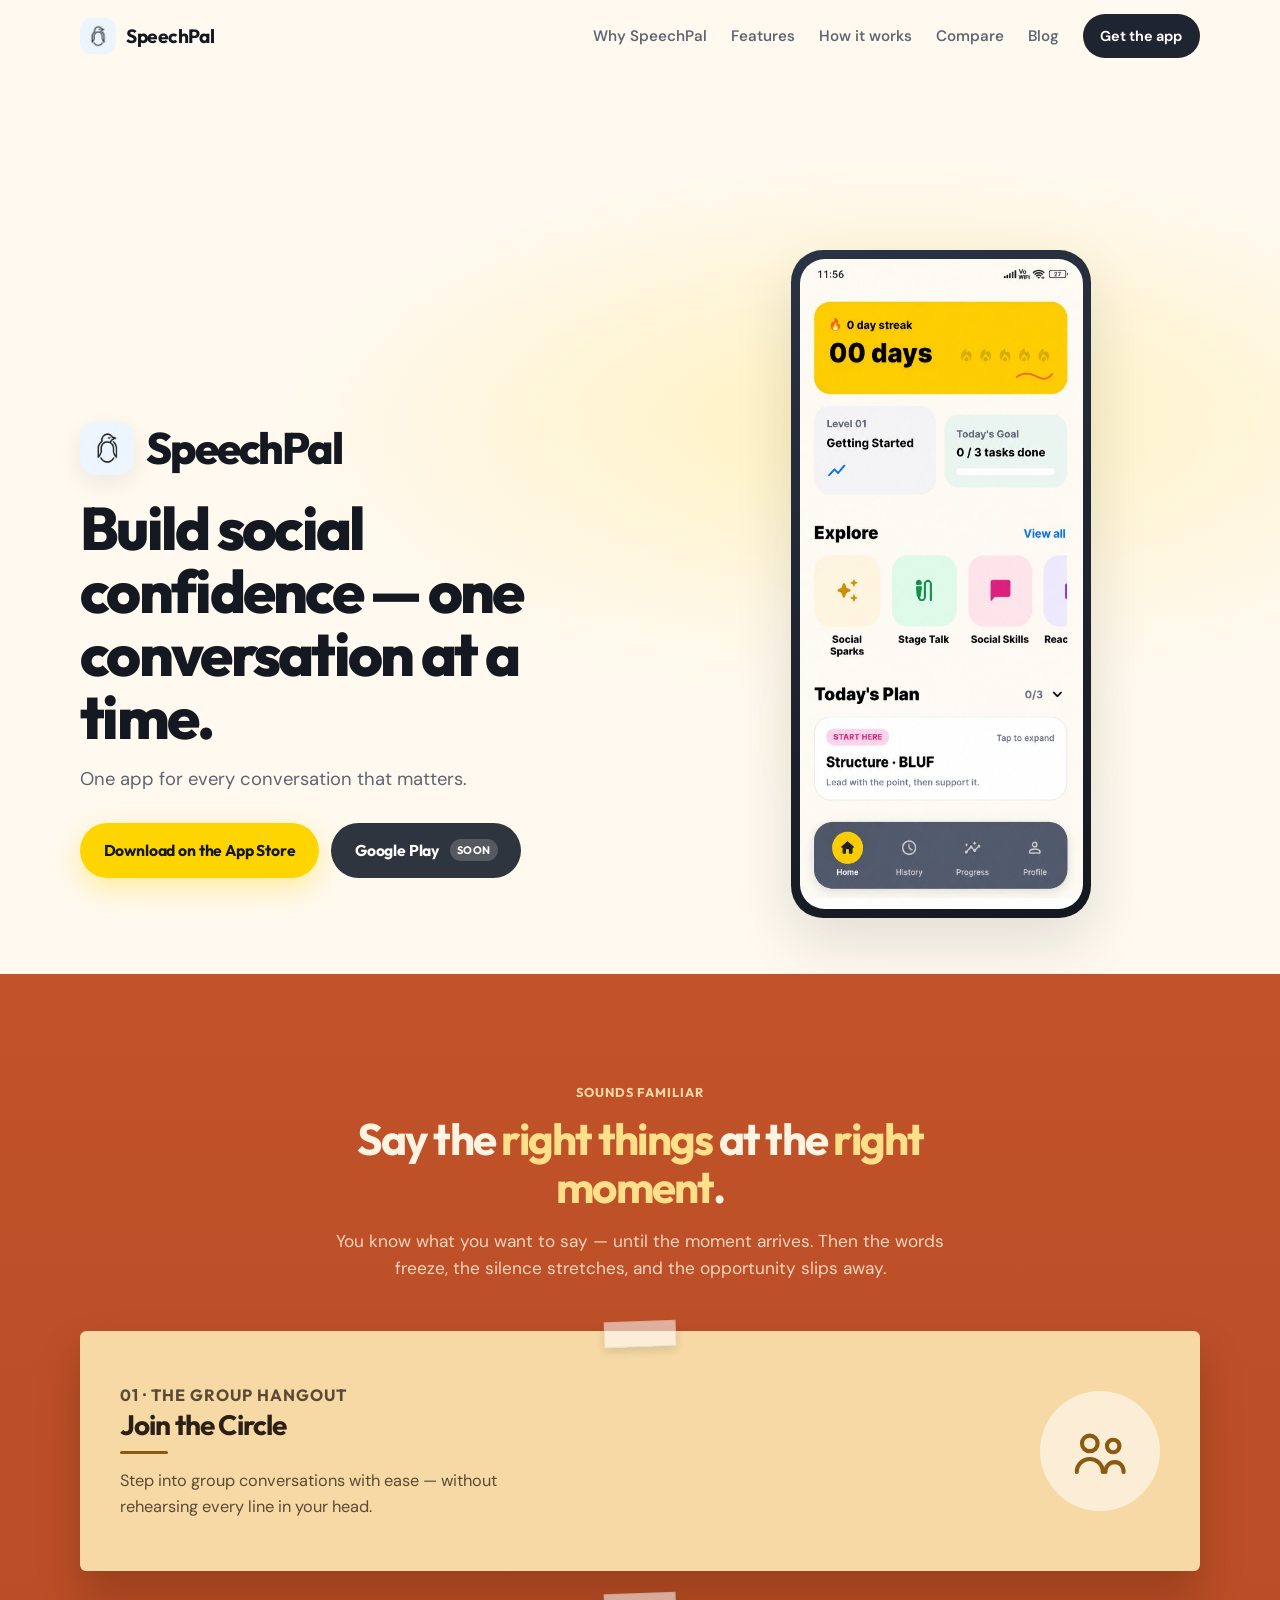
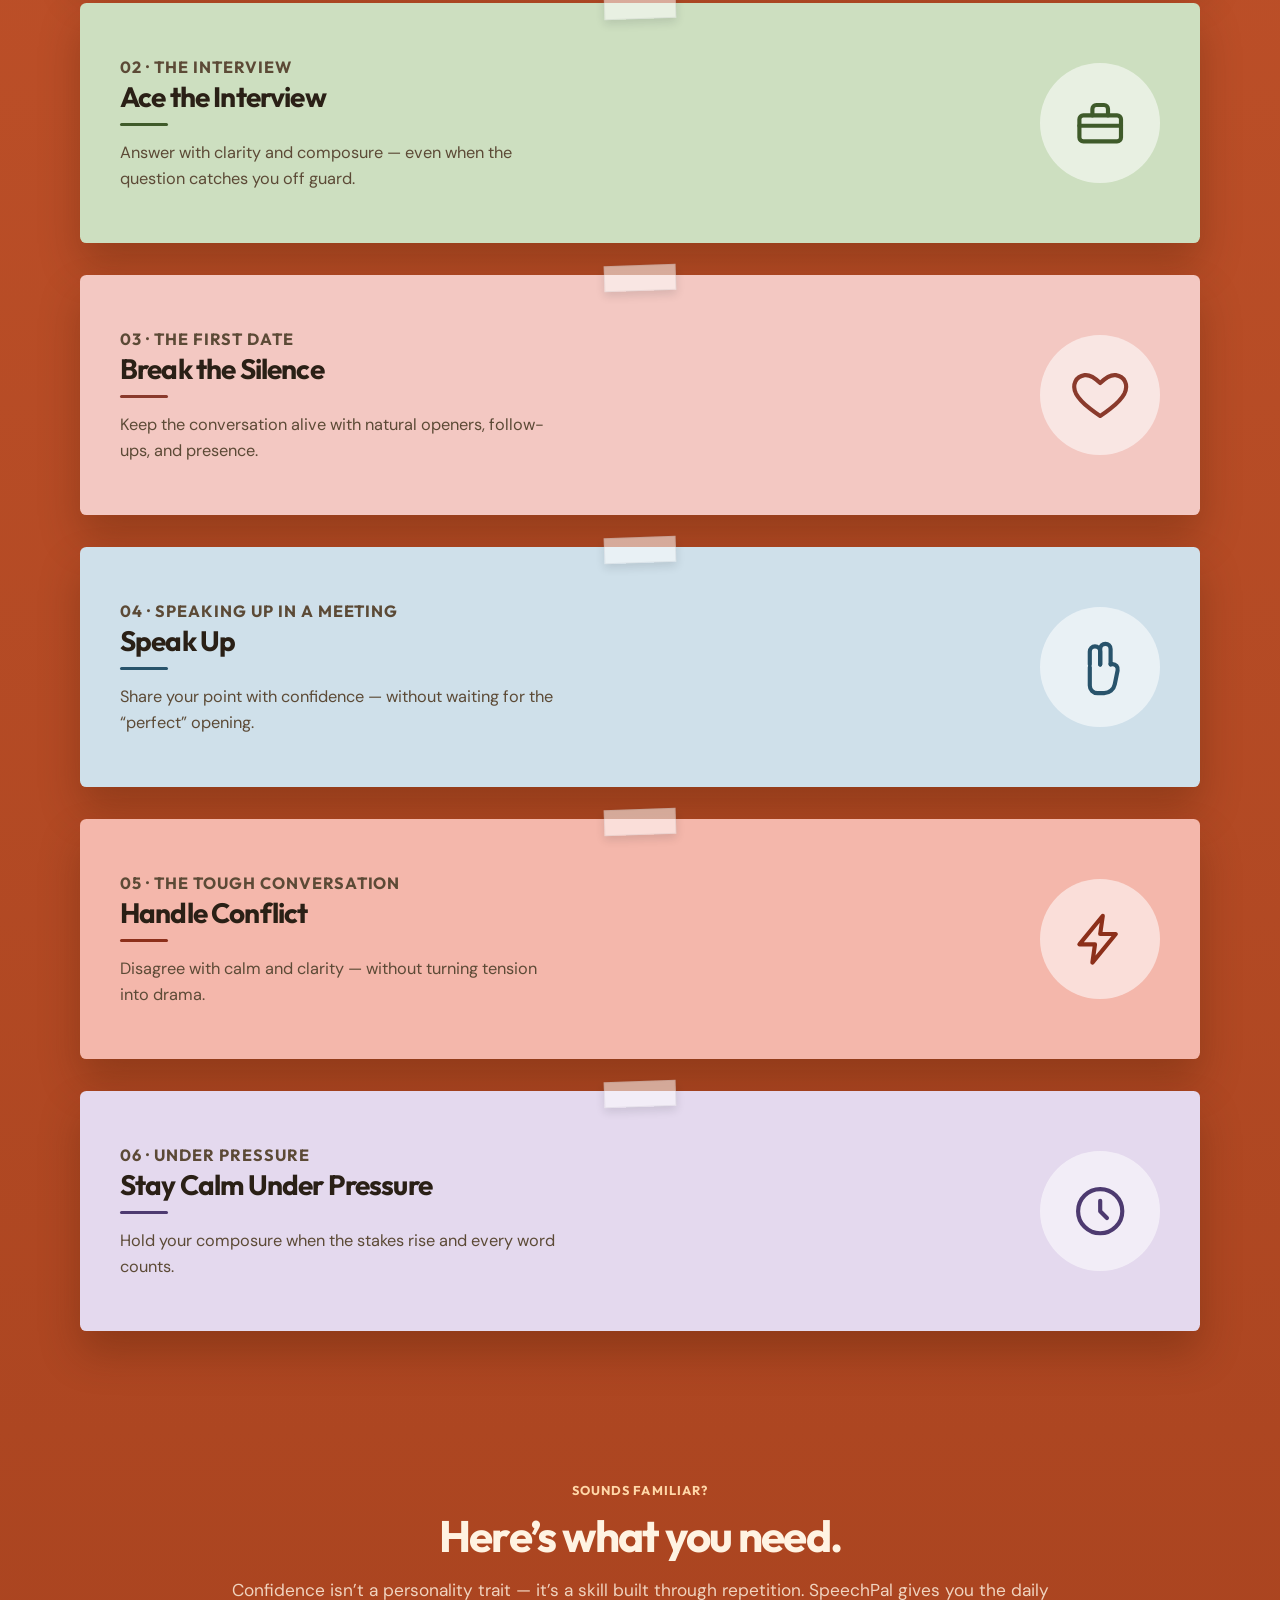
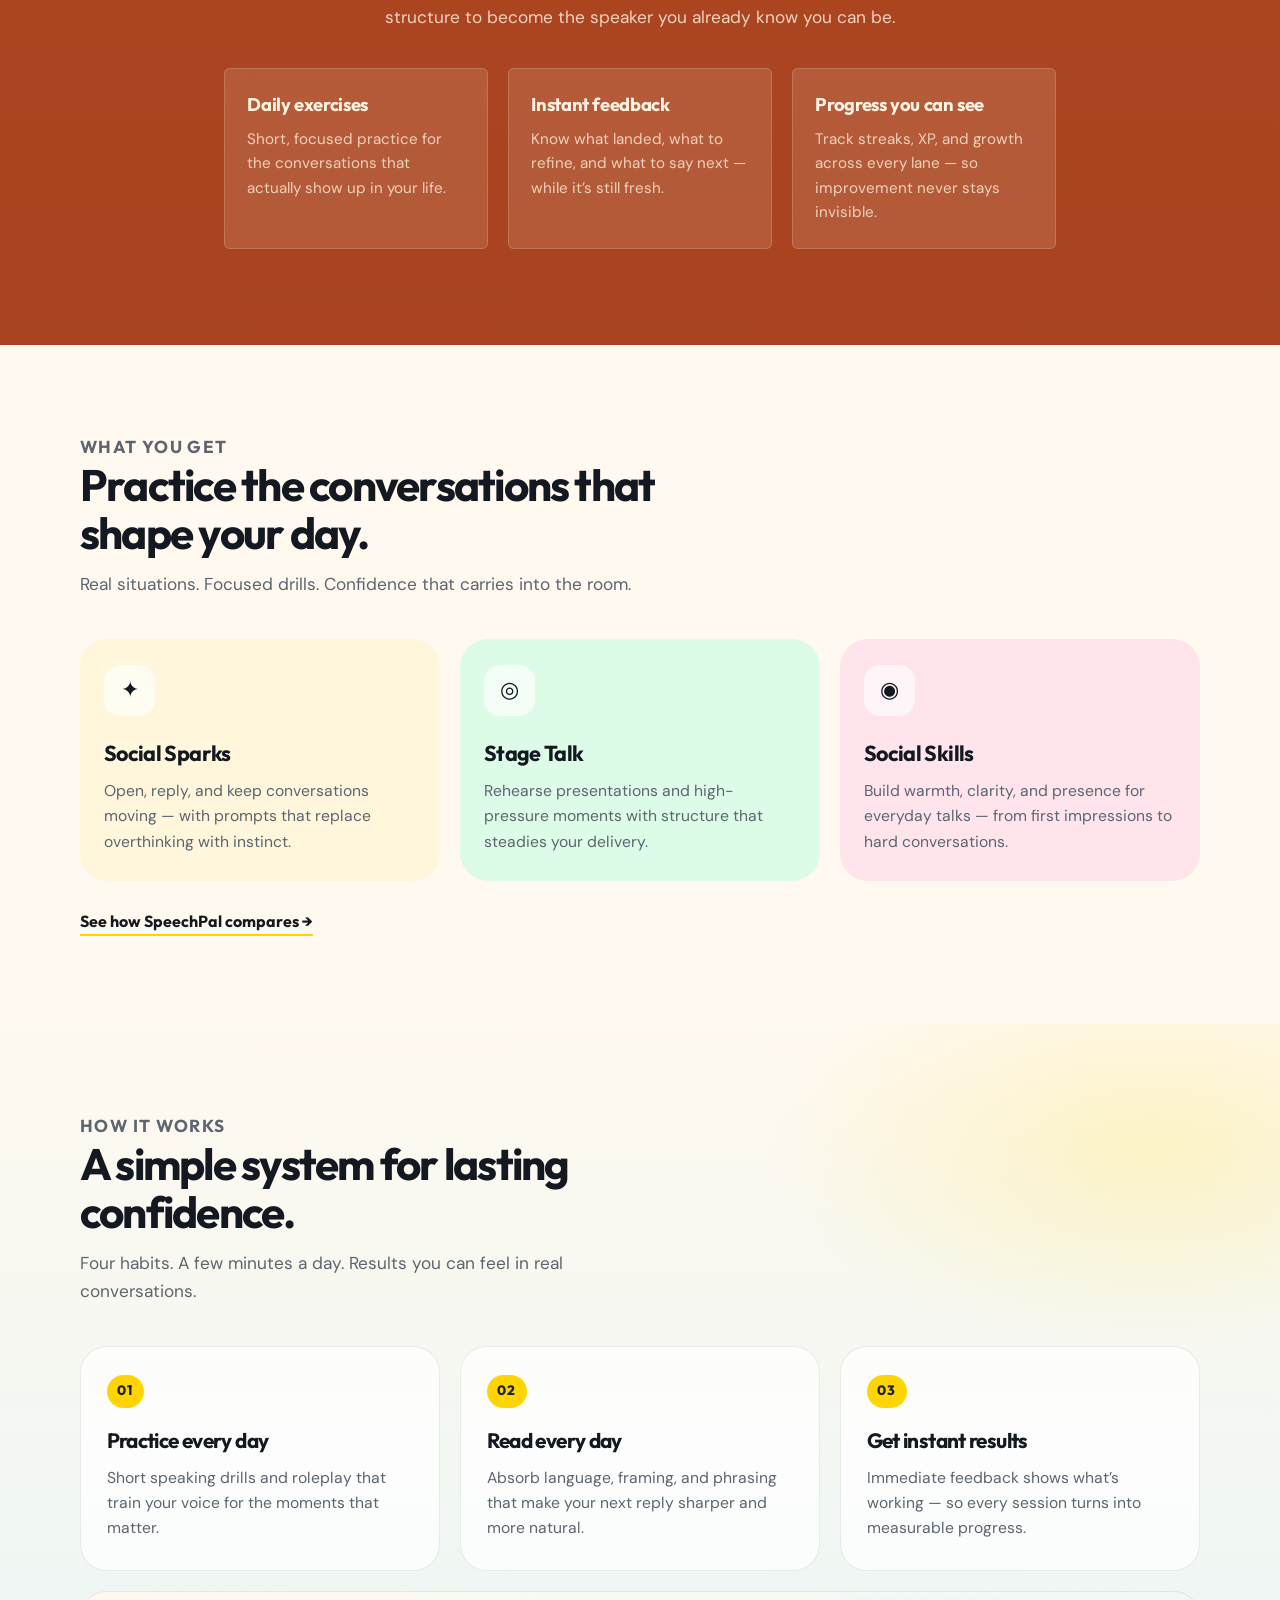
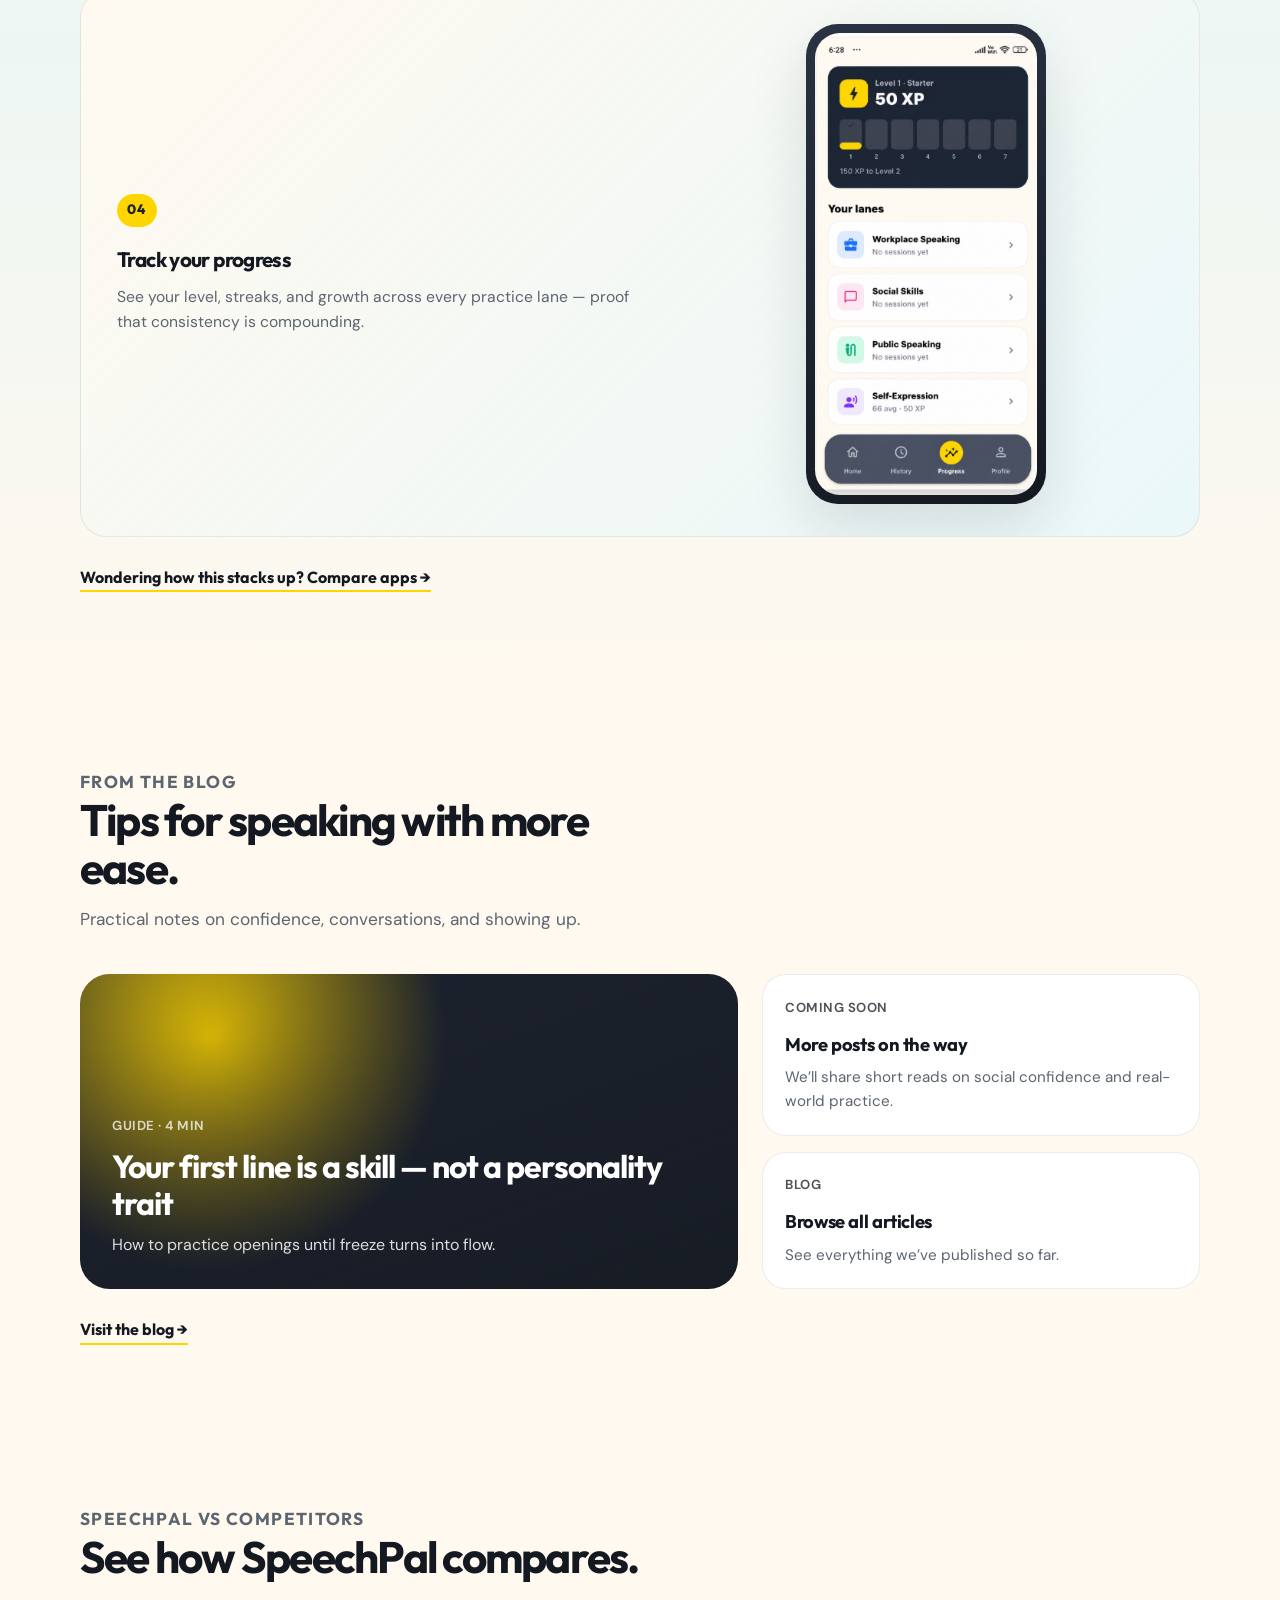
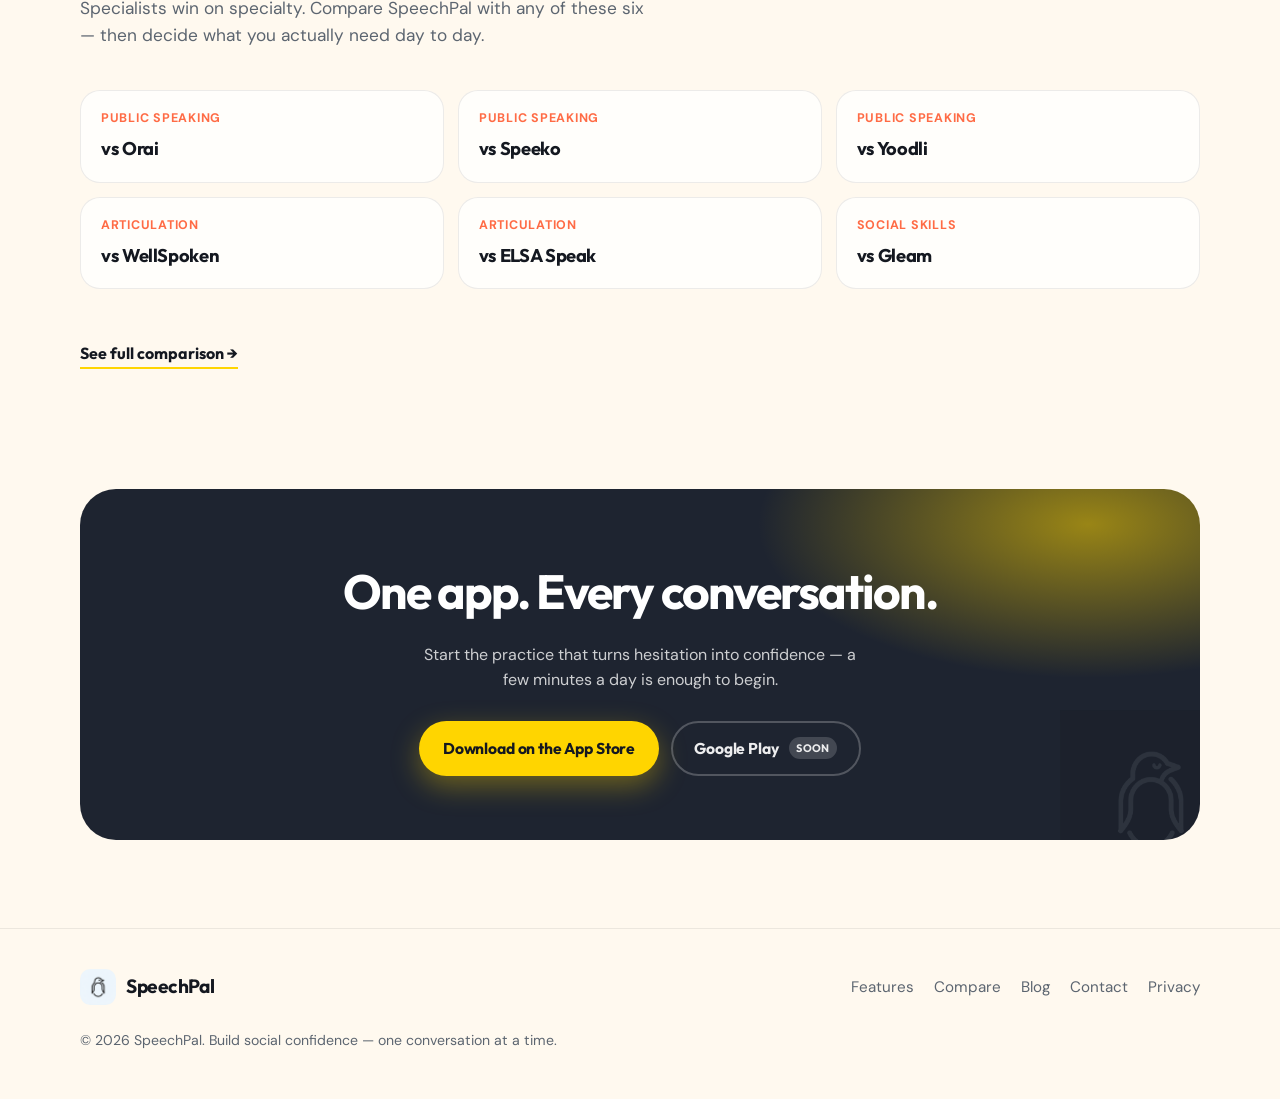
==== index.html @ 975ecd61 "Initial SpeechPal marketing website" ====
<!DOCTYPE html>
<html lang="en">
<head>
  <meta charset="UTF-8" />
  <meta name="viewport" content="width=device-width, initial-scale=1" />
  <title>SpeechPal — Build social confidence, one conversation at a time</title>
  <meta name="description" content="SpeechPal helps you build social confidence with short practice for real conversations — small talk, groups, interviews, and everyday moments. One app for every conversation." />
  <meta name="theme-color" content="#FFF9EF" />
  <link rel="canonical" href="https://speechpal.app/" />
  <meta property="og:type" content="website" />
  <meta property="og:title" content="SpeechPal — Build social confidence, one conversation at a time" />
  <meta property="og:description" content="One app for every conversation that matters. Practice speaking until it feels natural." />
  <meta property="og:image" content="https://speechpal.app/assets/home-screen.png" />
  <meta name="twitter:card" content="summary_large_image" />
  <link rel="icon" href="assets/logo.png" type="image/png" />
  <link rel="preconnect" href="https://fonts.googleapis.com" />
  <link rel="preconnect" href="https://fonts.gstatic.com" crossorigin />
  <link href="https://fonts.googleapis.com/css2?family=DM+Sans:ital,opsz,wght@0,9..40,400;0,9..40,500;0,9..40,600;0,9..40,700;1,9..40,400&family=Outfit:wght@600;700;800&display=swap" rel="stylesheet" />
  <link rel="stylesheet" href="css/styles.css" />
  <script type="application/ld+json">
  {
    "@context": "https://schema.org",
    "@type": "MobileApplication",
    "name": "SpeechPal",
    "operatingSystem": "iOS, Android",
    "applicationCategory": "EducationalApplication",
    "description": "Build social confidence — one conversation at a time. Practice real conversations with SpeechPal.",
    "offers": {
      "@type": "Offer",
      "price": "0",
      "priceCurrency": "USD"
    }
  }
  </script>
</head>
<body>
  <a class="skip-link" href="#main">Skip to content</a>

  <header class="site-header" id="site-header">
    <div class="container nav">
      <a class="brand" href="/">
        <img src="assets/logo.png" alt="" width="36" height="36" />
        <span>SpeechPal</span>
      </a>
      <button class="nav-toggle" id="nav-toggle" aria-label="Open menu" aria-expanded="false">
        <span></span><span></span><span></span>
      </button>
      <ul class="nav-links" id="nav-links">
        <li><a href="#problem">Why SpeechPal</a></li>
        <li><a href="#features">Features</a></li>
        <li><a href="#how">How it works</a></li>
        <li><a href="/competitors.html">Compare</a></li>
        <li><a href="/blog/">Blog</a></li>
        <li><a class="nav-cta" href="https://apps.apple.com/in/app/speechpal-articulation-coach/id6761626994" rel="noopener noreferrer" target="_blank">Get the app</a></li>
      </ul>
    </div>
  </header>

  <main id="main">
    <section class="hero">
      <div class="container hero-grid">
        <div class="hero-copy">
          <div class="hero-brand">
            <img src="assets/logo.png" alt="SpeechPal penguin logo" width="54" height="54" />
            <span>SpeechPal</span>
          </div>
          <h1>Build social confidence — one conversation at a time.</h1>
          <p class="hero-lead">One app for every conversation that matters.</p>
          <div class="cta-row">
            <a class="btn btn-primary" href="https://apps.apple.com/in/app/speechpal-articulation-coach/id6761626994" rel="noopener noreferrer" target="_blank">Download on the App Store</a>
            <span class="btn btn-secondary btn-soon" aria-disabled="true" title="Google Play coming soon">
              Google Play <span class="soon-chip">Soon</span>
            </span>
          </div>
        </div>
        <div class="hero-visual" aria-hidden="true">
          <div class="phone-glow"></div>
          <div class="phone-frame">
            <img src="assets/home-screen.png" alt="" width="300" height="650" />
          </div>
        </div>
      </div>
    </section>

    <section class="section problem" id="problem">
      <div class="container">
        <div class="reveal problem-intro">
          <p class="eyebrow">Sounds familiar</p>
          <h2>Say the <em>right things</em> at the <em>right moment</em>.</h2>
          <p class="prose-lead">You know what you want to say — until the moment arrives. Then the words freeze, the silence stretches, and the opportunity slips away.</p>
        </div>

        <div class="scenario-stack">
          <article class="scenario-card reveal" style="--i:0; --card-color:#f6d9a4; --icon-color:#8a5a12; --rot:-0.6deg;">
            <div class="scenario-copy">
              <p class="scenario-label">01 · The group hangout</p>
              <h3>Join the Circle</h3>
              <div class="underline" aria-hidden="true"></div>
              <p>Step into group conversations with ease — without rehearsing every line in your head.</p>
            </div>
            <div class="scenario-illustration" aria-hidden="true">
              <svg viewBox="0 0 24 24"><circle cx="8" cy="9" r="3"/><circle cx="17" cy="10" r="2.4"/><path d="M3 20c0-3 2.5-5 5-5s5 2 5 5"/><path d="M14 20c0-2.2 1.6-3.8 3.6-3.8s3.4 1.6 3.4 3.8"/></svg>
            </div>
          </article>

          <article class="scenario-card reveal" style="--i:1; --card-color:#cddfc0; --icon-color:#3f5b2a; --rot:0.5deg;">
            <div class="scenario-copy">
              <p class="scenario-label">02 · The interview</p>
              <h3>Ace the Interview</h3>
              <div class="underline" aria-hidden="true"></div>
              <p>Answer with clarity and composure — even when the question catches you off guard.</p>
            </div>
            <div class="scenario-illustration" aria-hidden="true">
              <svg viewBox="0 0 24 24"><rect x="4" y="9" width="16" height="10" rx="1.5"/><path d="M9 9V6.5A1.5 1.5 0 0 1 10.5 5h3A1.5 1.5 0 0 1 15 6.5V9"/><path d="M4 13h16"/></svg>
            </div>
          </article>

          <article class="scenario-card reveal" style="--i:2; --card-color:#f3c8c2; --icon-color:#8a3a2c; --rot:-0.4deg;">
            <div class="scenario-copy">
              <p class="scenario-label">03 · The first date</p>
              <h3>Break the Silence</h3>
              <div class="underline" aria-hidden="true"></div>
              <p>Keep the conversation alive with natural openers, follow-ups, and presence.</p>
            </div>
            <div class="scenario-illustration" aria-hidden="true">
              <svg viewBox="0 0 24 24"><path d="M12 20s-7-4.35-9.3-8.6C1 8 2.6 4.8 6 4.3c2-.3 3.6.7 6 3 2.4-2.3 4-3.3 6-3 3.4.5 5 3.7 3.3 7.1C19 15.65 12 20 12 20Z"/></svg>
            </div>
          </article>

          <article class="scenario-card reveal" style="--i:3; --card-color:#cfe0ea; --icon-color:#28536b; --rot:0.55deg;">
            <div class="scenario-copy">
              <p class="scenario-label">04 · Speaking up in a meeting</p>
              <h3>Speak Up</h3>
              <div class="underline" aria-hidden="true"></div>
              <p>Share your point with confidence — without waiting for the “perfect” opening.</p>
            </div>
            <div class="scenario-illustration" aria-hidden="true">
              <svg viewBox="0 0 24 24"><path d="M8 11V6a2 2 0 1 1 4 0v5"/><path d="M12 11V5a2 2 0 1 1 4 0v6"/><path d="M8 12v7c0 1.7 1.3 3 3 3h2.5c2 0 3.7-1.4 4.1-3.4l1.1-5.4a2 2 0 0 0-2-2.4H16"/></svg>
            </div>
          </article>

          <article class="scenario-card reveal" style="--i:4; --card-color:#f4b7ab; --icon-color:#8c2f1a; --rot:-0.5deg;">
            <div class="scenario-copy">
              <p class="scenario-label">05 · The tough conversation</p>
              <h3>Handle Conflict</h3>
              <div class="underline" aria-hidden="true"></div>
              <p>Disagree with calm and clarity — without turning tension into drama.</p>
            </div>
            <div class="scenario-illustration" aria-hidden="true">
              <svg viewBox="0 0 24 24"><path d="M13 3 4 14h6l-1 7 9-11h-6l1-7Z"/></svg>
            </div>
          </article>

          <article class="scenario-card reveal" style="--i:5; --card-color:#e4d9ee; --icon-color:#4d3a70; --rot:0.35deg;">
            <div class="scenario-copy">
              <p class="scenario-label">06 · Under pressure</p>
              <h3>Stay Calm Under Pressure</h3>
              <div class="underline" aria-hidden="true"></div>
              <p>Hold your composure when the stakes rise and every word counts.</p>
            </div>
            <div class="scenario-illustration" aria-hidden="true">
              <svg viewBox="0 0 24 24"><circle cx="12" cy="12" r="8.5"/><path d="M12 8v4l2.6 2.6"/></svg>
            </div>
          </article>
        </div>

        <div class="reveal problem-bridge">
          <p class="eyebrow">Sounds familiar?</p>
          <h2>Here’s what you need.</h2>
          <p class="prose-lead">Confidence isn’t a personality trait — it’s a skill built through repetition. SpeechPal gives you the daily structure to become the speaker you already know you can be.</p>
          <div class="need-row">
            <article class="need-item">
              <h3>Daily exercises</h3>
              <p>Short, focused practice for the conversations that actually show up in your life.</p>
            </article>
            <article class="need-item">
              <h3>Instant feedback</h3>
              <p>Know what landed, what to refine, and what to say next — while it’s still fresh.</p>
            </article>
            <article class="need-item">
              <h3>Progress you can see</h3>
              <p>Track streaks, XP, and growth across every lane — so improvement never stays invisible.</p>
            </article>
          </div>
        </div>
      </div>
    </section>

    <section class="section" id="features">
      <div class="container">
        <div class="section-head reveal">
          <p class="eyebrow">What you get</p>
          <h2>Practice the conversations that shape your day.</h2>
          <p>Real situations. Focused drills. Confidence that carries into the room.</p>
        </div>
        <div class="features-row">
          <article class="feature reveal">
            <div class="feature-icon" aria-hidden="true">✦</div>
            <h3>Social Sparks</h3>
            <p>Open, reply, and keep conversations moving — with prompts that replace overthinking with instinct.</p>
          </article>
          <article class="feature reveal">
            <div class="feature-icon" aria-hidden="true">◎</div>
            <h3>Stage Talk</h3>
            <p>Rehearse presentations and high-pressure moments with structure that steadies your delivery.</p>
          </article>
          <article class="feature reveal">
            <div class="feature-icon" aria-hidden="true">◉</div>
            <h3>Social Skills</h3>
            <p>Build warmth, clarity, and presence for everyday talks — from first impressions to hard conversations.</p>
          </article>
        </div>
        <a class="section-link" href="/competitors.html">See how SpeechPal compares →</a>
      </div>
    </section>

    <section class="section how" id="how">
      <div class="container">
        <div class="section-head reveal">
          <p class="eyebrow">How it works</p>
          <h2>A simple system for lasting confidence.</h2>
          <p>Four habits. A few minutes a day. Results you can feel in real conversations.</p>
        </div>

        <div class="how-grid">
          <article class="how-card reveal">
            <span class="how-num" aria-hidden="true">01</span>
            <h3>Practice every day</h3>
            <p>Short speaking drills and roleplay that train your voice for the moments that matter.</p>
          </article>
          <article class="how-card reveal">
            <span class="how-num" aria-hidden="true">02</span>
            <h3>Read every day</h3>
            <p>Absorb language, framing, and phrasing that make your next reply sharper and more natural.</p>
          </article>
          <article class="how-card reveal">
            <span class="how-num" aria-hidden="true">03</span>
            <h3>Get instant results</h3>
            <p>Immediate feedback shows what’s working — so every session turns into measurable progress.</p>
          </article>
        </div>

        <article class="how-progress reveal">
          <div class="how-progress-copy">
            <span class="how-num" aria-hidden="true">04</span>
            <h3>Track your progress</h3>
            <p>See your level, streaks, and growth across every practice lane — proof that consistency is compounding.</p>
          </div>
          <div class="how-progress-visual">
            <div class="phone-frame how-phone">
              <img src="assets/progress-screen.png" alt="SpeechPal progress screen showing XP, streaks, and practice lanes" width="300" height="650" />
            </div>
          </div>
        </article>
        <a class="section-link" href="/competitors.html">Wondering how this stacks up? Compare apps →</a>
      </div>
    </section>

    <section class="section" id="blog">
      <div class="container">
        <div class="section-head reveal">
          <p class="eyebrow">From the blog</p>
          <h2>Tips for speaking with more ease.</h2>
          <p>Practical notes on confidence, conversations, and showing up.</p>
        </div>
        <div class="blog-teaser-grid reveal">
          <a class="blog-feature" href="/blog/first-line-confidence.html">
            <div class="meta">Guide · 4 min</div>
            <h3>Your first line is a skill — not a personality trait</h3>
            <p>How to practice openings until freeze turns into flow.</p>
          </a>
          <div class="blog-side">
            <a class="blog-mini" href="/blog/">
              <div class="meta">Coming soon</div>
              <h3>More posts on the way</h3>
              <p>We’ll share short reads on social confidence and real-world practice.</p>
            </a>
            <a class="blog-mini" href="/blog/">
              <div class="meta">Blog</div>
              <h3>Browse all articles</h3>
              <p>See everything we’ve published so far.</p>
            </a>
          </div>
        </div>
        <a class="section-link" href="/blog/">Visit the blog →</a>
      </div>
    </section>

    <section class="section compare-teaser" id="compare">
      <div class="container">
        <div class="section-head reveal">
          <p class="eyebrow">SpeechPal vs competitors</p>
          <h2>See how SpeechPal compares.</h2>
          <p>Specialists win on specialty. Compare SpeechPal with any of these six — then decide what you actually need day to day.</p>
        </div>
        <div class="rival-picker-grid reveal">
          <a class="rival-pick" href="/competitors.html#vs-orai">
            <span class="rival-pick-lane">Public speaking</span>
            <strong>vs Orai</strong>
          </a>
          <a class="rival-pick" href="/competitors.html#vs-speeko">
            <span class="rival-pick-lane">Public speaking</span>
            <strong>vs Speeko</strong>
          </a>
          <a class="rival-pick" href="/competitors.html#vs-yoodli">
            <span class="rival-pick-lane">Public speaking</span>
            <strong>vs Yoodli</strong>
          </a>
          <a class="rival-pick" href="/competitors.html#vs-wellspoken">
            <span class="rival-pick-lane">Articulation</span>
            <strong>vs WellSpoken</strong>
          </a>
          <a class="rival-pick" href="/competitors.html#vs-elsa">
            <span class="rival-pick-lane">Articulation</span>
            <strong>vs ELSA Speak</strong>
          </a>
          <a class="rival-pick" href="/competitors.html#vs-gleam">
            <span class="rival-pick-lane">Social skills</span>
            <strong>vs Gleam</strong>
          </a>
        </div>
        <a class="section-link" href="/competitors.html">See full comparison →</a>
      </div>
    </section>

    <section class="final-cta" id="download">
      <div class="container">
        <div class="final-panel reveal">
          <h2>One app. Every conversation.</h2>
          <p>Start the practice that turns hesitation into confidence — a few minutes a day is enough to begin.</p>
          <div class="cta-row">
            <a class="btn btn-primary" href="https://apps.apple.com/in/app/speechpal-articulation-coach/id6761626994" rel="noopener noreferrer" target="_blank">
              Download on the App Store
            </a>
            <span class="btn btn-ghost btn-soon" aria-disabled="true">
              Google Play <span class="soon-chip">Soon</span>
            </span>
          </div>
        </div>
      </div>
    </section>
  </main>

  <footer class="site-footer">
    <div class="container">
      <div class="footer-grid">
        <a class="brand" href="/">
          <img src="assets/logo.png" alt="" width="36" height="36" />
          <span>SpeechPal</span>
        </a>
        <ul class="footer-links">
          <li><a href="#features">Features</a></li>
          <li><a href="/competitors.html">Compare</a></li>
          <li><a href="/blog/">Blog</a></li>
          <li><a href="mailto:hello@speechpal.app">Contact</a></li>
          <li><a href="/privacy.html">Privacy</a></li>
        </ul>
      </div>
      <p class="footer-copy">© <span id="year"></span> SpeechPal. Build social confidence — one conversation at a time.</p>
    </div>
  </footer>

  <script src="js/main.js"></script>
</body>
</html>
---- css/styles.css ----
:root {
  --bg: #fff9ef;
  --bg-deep: #fff3d6;
  --ink: #141820;
  --muted: #5c6570;
  --navy: #1e2430;
  --yellow: #ffd500;
  --yellow-deep: #f0c400;
  --coral: #ff6b45;
  --soft-blue: #dff4f7;
  --soft-pink: #ffe4ec;
  --soft-mint: #dcfce7;
  --soft-lilac: #ede9fe;
  --white: #ffffff;
  --line: rgba(20, 24, 32, 0.08);
  --shadow: 0 24px 60px rgba(20, 24, 32, 0.12);
  --radius: 1.5rem;
  --max: 1120px;
  --font-display: "Outfit", sans-serif;
  --font-body: "DM Sans", sans-serif;
}

*,
*::before,
*::after {
  box-sizing: border-box;
}

html {
  scroll-behavior: smooth;
}

body {
  margin: 0;
  font-family: var(--font-body);
  color: var(--ink);
  background:
    radial-gradient(1200px 600px at 80% -10%, rgba(255, 213, 0, 0.28), transparent 55%),
    radial-gradient(900px 500px at -10% 20%, rgba(223, 244, 247, 0.9), transparent 50%),
    var(--bg);
  line-height: 1.6;
  -webkit-font-smoothing: antialiased;
}

img {
  max-width: 100%;
  display: block;
}

a {
  color: inherit;
  text-decoration: none;
}

.skip-link {
  position: absolute;
  left: -999px;
  top: 0;
  background: var(--navy);
  color: var(--white);
  padding: 0.75rem 1rem;
  z-index: 100;
}

.skip-link:focus {
  left: 1rem;
  top: 1rem;
}

.container {
  width: min(100% - 2.5rem, var(--max));
  margin-inline: auto;
}

/* Nav */
.site-header {
  position: sticky;
  top: 0;
  z-index: 50;
  backdrop-filter: blur(14px);
  background: rgba(255, 249, 239, 0.82);
  border-bottom: 1px solid transparent;
  transition: border-color 0.3s ease, background 0.3s ease;
}

.site-header.is-scrolled {
  border-bottom-color: var(--line);
  background: rgba(255, 249, 239, 0.94);
}

.nav {
  display: flex;
  align-items: center;
  justify-content: space-between;
  padding: 0.9rem 0;
  gap: 1rem;
}

.brand {
  display: inline-flex;
  align-items: center;
  gap: 0.65rem;
  font-family: var(--font-display);
  font-weight: 700;
  font-size: 1.2rem;
  letter-spacing: -0.03em;
}

.brand img {
  width: 2.25rem;
  height: 2.25rem;
  border-radius: 0.65rem;
  background: var(--soft-blue);
  object-fit: cover;
}

.nav-links {
  display: flex;
  align-items: center;
  gap: 1.5rem;
  list-style: none;
  margin: 0;
  padding: 0;
  font-weight: 560;
  font-size: 0.95rem;
  color: var(--muted);
}

.nav-links a:hover {
  color: var(--ink);
}

.nav-cta {
  display: inline-flex;
  align-items: center;
  justify-content: center;
  padding: 0.65rem 1.1rem;
  border-radius: 999px;
  background: var(--navy);
  color: var(--white) !important;
  font-weight: 650;
  font-size: 0.9rem;
  transition: transform 0.2s ease, background 0.2s ease;
}

.nav-cta:hover {
  transform: translateY(-1px);
  background: #2a3344;
}

.nav-toggle {
  display: none;
  border: 0;
  background: transparent;
  padding: 0.4rem;
  cursor: pointer;
}

.nav-toggle span {
  display: block;
  width: 1.4rem;
  height: 2px;
  background: var(--ink);
  margin: 0.28rem 0;
  border-radius: 2px;
}

/* Buttons */
.btn {
  display: inline-flex;
  align-items: center;
  justify-content: center;
  gap: 0.5rem;
  min-height: 3.1rem;
  padding: 0.8rem 1.35rem;
  border-radius: 999px;
  font-family: var(--font-display);
  font-weight: 700;
  font-size: 0.98rem;
  letter-spacing: -0.01em;
  border: 2px solid transparent;
  transition: transform 0.2s ease, box-shadow 0.2s ease, background 0.2s ease;
  cursor: pointer;
}

.btn:hover {
  transform: translateY(-2px);
}

.btn-primary {
  background: var(--yellow);
  color: var(--ink);
  box-shadow: 0 10px 28px rgba(255, 213, 0, 0.35);
}

.btn-primary:hover {
  background: var(--yellow-deep);
}

.btn-secondary {
  background: var(--navy);
  color: var(--white);
}

.btn-ghost {
  background: transparent;
  border-color: rgba(20, 24, 32, 0.14);
  color: var(--ink);
}

.btn-soon {
  position: relative;
  opacity: 0.92;
  cursor: default;
}

.btn-soon:hover {
  transform: none;
}

.soon-chip {
  display: inline-flex;
  align-items: center;
  margin-left: 0.15rem;
  padding: 0.15rem 0.45rem;
  border-radius: 999px;
  background: rgba(255, 255, 255, 0.18);
  font-size: 0.68rem;
  font-weight: 700;
  letter-spacing: 0.04em;
  text-transform: uppercase;
}

.cta-row {
  display: flex;
  flex-wrap: wrap;
  gap: 0.75rem;
}

/* Hero */
.hero {
  position: relative;
  min-height: min(100vh, 920px);
  display: grid;
  align-items: end;
  overflow: hidden;
  padding: 2rem 0 0;
}

.hero::before {
  content: "";
  position: absolute;
  inset: 0;
  background:
    linear-gradient(180deg, transparent 35%, rgba(255, 249, 239, 0.2) 55%, var(--bg) 92%),
    radial-gradient(ellipse 80% 50% at 70% 40%, rgba(255, 213, 0, 0.22), transparent 60%);
  pointer-events: none;
  z-index: 1;
}

.hero-grid {
  position: relative;
  z-index: 2;
  display: grid;
  grid-template-columns: 1.05fr 0.95fr;
  gap: 2rem;
  align-items: end;
  padding-bottom: 3.5rem;
}

.hero-copy {
  padding-bottom: 2.5rem;
  max-width: 34rem;
}

.hero-brand {
  display: inline-flex;
  align-items: center;
  gap: 0.75rem;
  margin-bottom: 1.4rem;
  animation: rise 0.8s ease both;
}

.hero-brand img {
  width: 3.4rem;
  height: 3.4rem;
  border-radius: 1rem;
  background: var(--soft-blue);
  object-fit: cover;
  box-shadow: 0 8px 24px rgba(20, 24, 32, 0.08);
}

.hero-brand span {
  font-family: var(--font-display);
  font-size: clamp(2rem, 4vw, 2.75rem);
  font-weight: 800;
  letter-spacing: -0.05em;
  line-height: 1;
}

.hero h1 {
  margin: 0 0 1rem;
  font-family: var(--font-display);
  font-size: clamp(2.35rem, 5.2vw, 3.75rem);
  line-height: 1.05;
  letter-spacing: -0.045em;
  font-weight: 800;
  animation: rise 0.9s ease 0.08s both;
}

.hero-lead {
  margin: 0 0 1.75rem;
  font-size: 1.15rem;
  color: var(--muted);
  max-width: 28rem;
  animation: rise 0.9s ease 0.16s both;
}

.hero .cta-row {
  animation: rise 0.9s ease 0.24s both;
}

.hero-visual {
  position: relative;
  display: flex;
  justify-content: center;
  align-items: flex-end;
  min-height: 520px;
  animation: float-in 1s ease 0.2s both;
}

.phone-frame {
  width: min(100%, 300px);
  border-radius: 2rem;
  padding: 0.55rem;
  background: linear-gradient(160deg, #2a3344, #141820);
  box-shadow: var(--shadow);
  animation: float 6s ease-in-out infinite;
}

.phone-frame img {
  width: 100%;
  border-radius: 1.55rem;
  background: var(--bg);
}

.phone-glow {
  position: absolute;
  width: 70%;
  height: 40%;
  bottom: 8%;
  left: 15%;
  background: radial-gradient(circle, rgba(255, 213, 0, 0.45), transparent 70%);
  filter: blur(28px);
  z-index: -1;
}

/* Sections */
.section {
  padding: 5.5rem 0;
}

.section-head {
  max-width: 36rem;
  margin-bottom: 2.5rem;
}

.eyebrow {
  display: inline-block;
  margin-bottom: 0.75rem;
  font-family: var(--font-display);
  font-size: 0.8rem;
  font-weight: 700;
  letter-spacing: 0.08em;
  text-transform: uppercase;
  color: var(--coral);
}

.section h2 {
  margin: 0 0 0.85rem;
  font-family: var(--font-display);
  font-size: clamp(1.9rem, 3.5vw, 2.75rem);
  letter-spacing: -0.04em;
  line-height: 1.1;
}

.section-head p,
.prose-lead {
  margin: 0;
  color: var(--muted);
  font-size: 1.08rem;
}

/* Problem — taped paper-note scenario stack */
.problem {
  background: linear-gradient(180deg, #c1522a, #a8431f);
  padding-top: 6rem;
  padding-bottom: 6rem;
}

.problem-intro,
.problem-bridge {
  max-width: 40rem;
  margin: 0 auto 3rem;
  text-align: center;
}

.problem-intro .eyebrow,
.problem-bridge .eyebrow {
  color: #ffd7a8;
}

.problem-intro h2,
.problem-bridge h2 {
  color: #fff3e2;
}

.problem-intro h2 em,
.problem-bridge h2 em {
  font-style: normal;
  color: #ffe08a;
}

.problem-intro .prose-lead,
.problem-bridge .prose-lead {
  margin: 1rem auto 0;
  color: rgba(255, 243, 226, 0.82);
}

.scenario-stack {
  position: relative;
  padding-bottom: 1rem;
}

.scenario-card {
  position: sticky;
  top: calc(6rem + var(--i) * 14px);
  z-index: calc(var(--i) + 1);
  display: grid;
  grid-template-columns: 1.25fr auto;
  align-items: center;
  gap: 1.75rem 2.5rem;
  min-height: 240px;
  margin-bottom: 2rem;
  padding: 2.25rem 2.5rem;
  border-radius: 0.4rem;
  background: var(--card-color, #f0e6d6);
  box-shadow: 0 22px 40px rgba(60, 24, 4, 0.28);
  transform: rotate(var(--rot, 0deg));
}

.scenario-card::before {
  content: "";
  position: absolute;
  top: -0.6rem;
  left: 50%;
  width: 4.5rem;
  height: 1.6rem;
  background: rgba(255, 255, 255, 0.55);
  border: 1px solid rgba(20, 24, 32, 0.06);
  transform: translateX(-50%) rotate(-2deg);
  box-shadow: 0 4px 10px rgba(20, 24, 32, 0.12);
}

.scenario-copy {
  min-width: 0;
  text-align: left;
}

.scenario-illustration {
  position: relative;
  flex-shrink: 0;
  aspect-ratio: 1;
  display: grid;
  place-items: center;
  width: 7.5rem;
  border-radius: 50%;
  background: rgba(255, 255, 255, 0.55);
}

.scenario-illustration svg {
  width: 52%;
  height: 52%;
  stroke: var(--icon-color, #a8431f);
  fill: none;
  stroke-width: 1.6;
  stroke-linecap: round;
  stroke-linejoin: round;
}

.scenario-label {
  margin: 0 0 0.5rem;
  font-family: var(--font-display);
  font-size: 0.8rem;
  font-weight: 700;
  letter-spacing: 0.06em;
  text-transform: uppercase;
  color: var(--icon-color, #a8431f);
}

.scenario-copy h3 {
  margin: 0 0 0.6rem;
  font-family: var(--font-display);
  font-size: clamp(1.35rem, 2.6vw, 1.75rem);
  letter-spacing: -0.03em;
  line-height: 1.2;
  color: #2a2016;
}

.scenario-copy .underline {
  width: 3rem;
  height: 3px;
  border-radius: 2px;
  background: var(--icon-color, #a8431f);
  margin-bottom: 0.9rem;
}

.scenario-copy p {
  margin: 0;
  color: #5c4a36;
  font-size: 1.02rem;
  max-width: 28rem;
}

.problem-bridge {
  max-width: 52rem;
  margin: 4.5rem auto 0;
  padding-top: 1rem;
}

.need-row {
  display: grid;
  grid-template-columns: repeat(3, 1fr);
  gap: 1.25rem;
  margin-top: 2.25rem;
  text-align: left;
}

.need-item {
  padding: 1.35rem 1.4rem 1.5rem;
  border-radius: 0.35rem;
  background: rgba(255, 249, 239, 0.12);
  border: 1px solid rgba(255, 243, 226, 0.18);
}

.need-item h3 {
  margin: 0 0 0.45rem;
  font-family: var(--font-display);
  font-size: 1.15rem;
  letter-spacing: -0.02em;
  color: #fff3e2;
}

.need-item p {
  margin: 0;
  color: rgba(255, 243, 226, 0.78);
  font-size: 0.95rem;
}

/* Features — interaction tiles, not decorative cards */
.features-row {
  display: grid;
  grid-template-columns: repeat(3, 1fr);
  gap: 1.25rem;
}

.feature {
  display: block;
  padding: 1.6rem 1.5rem 1.7rem;
  border-radius: calc(var(--radius) + 0.25rem);
  min-height: 100%;
  transition: transform 0.25s ease, box-shadow 0.25s ease;
}

.feature:hover {
  transform: translateY(-4px);
  box-shadow: 0 16px 40px rgba(20, 24, 32, 0.08);
}

.feature:nth-child(1) { background: #fff6db; }
.feature:nth-child(2) { background: #dcfce7; }
.feature:nth-child(3) { background: #ffe4ec; }

.feature-icon {
  width: 3.2rem;
  height: 3.2rem;
  display: grid;
  place-items: center;
  border-radius: 1rem;
  margin-bottom: 1.25rem;
  font-size: 1.35rem;
  background: rgba(255, 255, 255, 0.65);
}

.feature h3 {
  margin: 0 0 0.5rem;
  font-family: var(--font-display);
  font-size: 1.35rem;
  letter-spacing: -0.03em;
}

.feature p {
  margin: 0;
  color: var(--muted);
  font-size: 0.98rem;
}

/* How it works */
.how {
  background:
    radial-gradient(700px 360px at 90% 10%, rgba(255, 213, 0, 0.18), transparent 55%),
    linear-gradient(180deg, transparent, rgba(223, 244, 247, 0.55), transparent);
}

.how-grid {
  display: grid;
  grid-template-columns: repeat(3, 1fr);
  gap: 1.25rem;
}

.how-card,
.how-progress {
  position: relative;
  padding: 1.75rem 1.6rem 1.85rem;
  border-radius: calc(var(--radius) + 0.15rem);
  background: rgba(255, 255, 255, 0.72);
  border: 1px solid var(--line);
}

.how-num {
  display: inline-block;
  margin-bottom: 1rem;
  font-family: var(--font-display);
  font-weight: 800;
  font-size: 0.85rem;
  letter-spacing: 0.08em;
  color: var(--navy);
  background: var(--yellow);
  padding: 0.35rem 0.65rem;
  border-radius: 999px;
}

.how-card h3,
.how-progress-copy h3 {
  margin: 0 0 0.5rem;
  font-family: var(--font-display);
  font-size: 1.3rem;
  letter-spacing: -0.03em;
}

.how-card p,
.how-progress-copy p {
  margin: 0;
  color: var(--muted);
  font-size: 0.98rem;
}

.how-progress {
  display: grid;
  grid-template-columns: 1fr 0.9fr;
  gap: 2rem;
  align-items: center;
  margin-top: 1.25rem;
  padding: 2rem 2rem 2rem 2.25rem;
  background:
    linear-gradient(135deg, rgba(255, 249, 239, 0.95), rgba(223, 244, 247, 0.65)),
    var(--white);
  overflow: hidden;
}

.how-progress-visual {
  display: flex;
  justify-content: center;
}

.how-phone {
  width: min(100%, 240px);
  animation: float 5.5s ease-in-out infinite;
}

.how-phone img {
  width: 100%;
  height: auto;
}

/* Blog teaser */
.blog-teaser-grid {
  display: grid;
  grid-template-columns: 1.2fr 0.8fr;
  gap: 1.5rem;
  align-items: stretch;
}

.blog-feature {
  display: flex;
  flex-direction: column;
  justify-content: flex-end;
  min-height: 280px;
  padding: 2rem;
  border-radius: calc(var(--radius) + 0.35rem);
  background:
    linear-gradient(160deg, rgba(20, 24, 32, 0.05), rgba(20, 24, 32, 0.72)),
    radial-gradient(circle at 20% 20%, #ffd500 0%, transparent 40%),
    var(--navy);
  color: var(--white);
  transition: transform 0.25s ease;
}

.blog-feature:hover {
  transform: translateY(-3px);
}

.blog-feature .meta,
.blog-side .meta {
  font-size: 0.82rem;
  font-weight: 650;
  letter-spacing: 0.04em;
  text-transform: uppercase;
  opacity: 0.75;
  margin-bottom: 0.75rem;
}

.blog-feature h3 {
  margin: 0 0 0.65rem;
  font-family: var(--font-display);
  font-size: clamp(1.5rem, 3vw, 2rem);
  letter-spacing: -0.03em;
  line-height: 1.15;
}

.blog-feature p {
  margin: 0;
  opacity: 0.85;
  max-width: 28rem;
}

.blog-side {
  display: grid;
  gap: 1rem;
}

.blog-mini {
  display: block;
  padding: 1.35rem 1.4rem;
  border-radius: var(--radius);
  background: var(--white);
  border: 1px solid var(--line);
  transition: border-color 0.2s ease, transform 0.2s ease;
}

.blog-mini:hover {
  border-color: rgba(255, 213, 0, 0.8);
  transform: translateY(-2px);
}

.blog-mini h3 {
  margin: 0 0 0.35rem;
  font-family: var(--font-display);
  font-size: 1.15rem;
  letter-spacing: -0.02em;
}

.blog-mini p {
  margin: 0;
  color: var(--muted);
  font-size: 0.95rem;
}

.section-link {
  display: inline-flex;
  margin-top: 1.75rem;
  font-family: var(--font-display);
  font-weight: 700;
  color: var(--ink);
  border-bottom: 2px solid var(--yellow);
}

/* Final CTA */
.final-cta {
  padding: 2rem 0 5.5rem;
}

.final-panel {
  position: relative;
  overflow: hidden;
  padding: clamp(2.5rem, 5vw, 4rem);
  border-radius: calc(var(--radius) + 0.75rem);
  background:
    radial-gradient(600px 280px at 90% 10%, rgba(255, 213, 0, 0.55), transparent 55%),
    var(--navy);
  color: var(--white);
  text-align: center;
}

.final-panel::after {
  content: "";
  position: absolute;
  width: 180px;
  height: 180px;
  right: -40px;
  bottom: -50px;
  background: url("../assets/logo.png") center / contain no-repeat;
  opacity: 0.08;
  filter: invert(1);
  pointer-events: none;
}

.final-panel h2 {
  margin: 0 0 0.75rem;
  font-family: var(--font-display);
  font-size: clamp(2rem, 4vw, 3rem);
  letter-spacing: -0.04em;
  color: var(--white);
}

.final-panel p {
  margin: 0 auto 1.75rem;
  max-width: 28rem;
  color: rgba(255, 255, 255, 0.78);
}

.final-panel .cta-row {
  justify-content: center;
}

.final-panel .btn-ghost {
  border-color: rgba(255, 255, 255, 0.25);
  color: var(--white);
}

/* Footer */
.site-footer {
  padding: 2.5rem 0 3rem;
  border-top: 1px solid var(--line);
}

.footer-grid {
  display: flex;
  flex-wrap: wrap;
  justify-content: space-between;
  gap: 1.5rem;
  align-items: center;
}

.footer-links {
  display: flex;
  flex-wrap: wrap;
  gap: 1.25rem;
  list-style: none;
  margin: 0;
  padding: 0;
  color: var(--muted);
  font-size: 0.95rem;
}

.footer-copy {
  margin: 1.5rem 0 0;
  color: var(--muted);
  font-size: 0.88rem;
}

/* Homepage compare teaser + competitors page */
.compare-teaser {
  padding-top: 4.5rem;
}

.compare-hero p {
  max-width: 42rem;
}

.compare-hero a {
  text-decoration: underline;
  text-underline-offset: 0.15em;
}

.compare-page {
  padding-top: 1.5rem;
}

.compare-picker {
  margin-bottom: 3rem;
}

.compare-picker-label {
  margin: 0 0 1rem;
  font-family: var(--font-display);
  font-weight: 700;
  font-size: 1.05rem;
  letter-spacing: -0.02em;
}

.rival-picker-grid {
  display: grid;
  grid-template-columns: repeat(3, 1fr);
  gap: 0.85rem;
  margin-bottom: 1.5rem;
}

.rival-pick {
  display: flex;
  flex-direction: column;
  gap: 0.3rem;
  padding: 1.15rem 1.25rem;
  border-radius: calc(var(--radius) - 0.25rem);
  background: rgba(255, 255, 255, 0.72);
  border: 1px solid var(--line);
  transition: transform 0.2s ease, border-color 0.2s ease, box-shadow 0.2s ease;
}

.rival-pick:hover {
  transform: translateY(-3px);
  border-color: rgba(20, 24, 32, 0.16);
  box-shadow: 0 14px 30px rgba(20, 24, 32, 0.08);
}

.rival-pick-lane {
  font-size: 0.78rem;
  font-weight: 700;
  letter-spacing: 0.06em;
  text-transform: uppercase;
  color: var(--coral);
}

.rival-pick strong {
  font-family: var(--font-display);
  font-size: 1.15rem;
  letter-spacing: -0.02em;
}

.compare-block {
  margin-bottom: 3.5rem;
  padding-bottom: 3rem;
  border-bottom: 1px solid var(--line);
  scroll-margin-top: 5.5rem;
}

.compare-block:last-of-type {
  border-bottom: none;
}

.compare-panel-head {
  max-width: 42rem;
  margin-bottom: 1.5rem;
}

.compare-panel-head h2 {
  margin: 0 0 0.75rem;
}

.compare-panel-head p:last-child {
  margin: 0;
  color: var(--muted);
}

.compare-table-wrap {
  overflow-x: auto;
  margin-bottom: 1rem;
  border-radius: calc(var(--radius) - 0.2rem);
  border: 1px solid var(--line);
  background: rgba(255, 255, 255, 0.72);
}

.compare-table {
  width: 100%;
  border-collapse: collapse;
  min-width: 480px;
}

.compare-table th,
.compare-table td {
  padding: 0.85rem 1rem;
  text-align: left;
  border-bottom: 1px solid var(--line);
  vertical-align: middle;
  font-size: 0.95rem;
}

.compare-table thead th {
  font-family: var(--font-display);
  font-size: 0.88rem;
  letter-spacing: -0.01em;
  background: rgba(30, 36, 48, 0.04);
}

.compare-table tbody th {
  font-weight: 650;
  color: var(--ink);
  max-width: 18rem;
}

.compare-table tbody tr:last-child th,
.compare-table tbody tr:last-child td {
  border-bottom: none;
}

.mark {
  display: inline-flex;
  align-items: center;
  font-weight: 650;
  font-size: 0.86rem;
  letter-spacing: 0.01em;
}

.mark.yes { color: #1f6b3a; }
.mark.partial { color: #8a5a12; }
.mark.no { color: #8a3a2c; }

.compare-note {
  margin: 0;
  color: var(--muted);
  font-size: 0.95rem;
  max-width: 46rem;
}

.compare-note a {
  text-decoration: underline;
  text-underline-offset: 0.15em;
}

.compare-cta {
  margin-top: 1rem;
  padding: 2.25rem 2rem;
  border-radius: calc(var(--radius) + 0.2rem);
  background:
    linear-gradient(145deg, rgba(255, 213, 0, 0.22), rgba(223, 244, 247, 0.55)),
    var(--white);
  border: 1px solid var(--line);
}

.compare-cta h2 {
  margin: 0 0 0.6rem;
  font-family: var(--font-display);
  font-size: clamp(1.5rem, 3vw, 2rem);
  letter-spacing: -0.03em;
}

.compare-cta > p {
  margin: 0 0 1.25rem;
  color: var(--muted);
  max-width: 38rem;
}

.compare-cta a:not(.btn) {
  text-decoration: underline;
  text-underline-offset: 0.15em;
}

/* Blog pages */
.page-hero {
  padding: 3.5rem 0 2rem;
}

.page-hero h1 {
  margin: 0 0 0.75rem;
  font-family: var(--font-display);
  font-size: clamp(2.2rem, 4.5vw, 3.4rem);
  letter-spacing: -0.045em;
  line-height: 1.08;
}

.page-hero p {
  margin: 0;
  color: var(--muted);
  font-size: 1.1rem;
  max-width: 36rem;
}

.blog-list {
  display: grid;
  gap: 1.25rem;
  padding: 0 0 5rem;
}

.blog-item {
  display: grid;
  grid-template-columns: 140px 1fr;
  gap: 1.5rem;
  align-items: center;
  padding: 1.25rem;
  border-radius: var(--radius);
  background: rgba(255, 255, 255, 0.65);
  border: 1px solid var(--line);
  transition: transform 0.2s ease, border-color 0.2s ease;
}

.blog-item:hover {
  transform: translateY(-2px);
  border-color: rgba(255, 213, 0, 0.7);
}

.blog-thumb {
  aspect-ratio: 1.2;
  border-radius: 1rem;
  background:
    radial-gradient(circle at 30% 30%, #ffd500, transparent 50%),
    var(--navy);
}

.blog-thumb.alt {
  background:
    radial-gradient(circle at 70% 40%, #7dd3fc, transparent 50%),
    #1e2430;
}

.blog-item h2 {
  margin: 0 0 0.4rem;
  font-family: var(--font-display);
  font-size: 1.4rem;
  letter-spacing: -0.03em;
}

.blog-item p {
  margin: 0;
  color: var(--muted);
}

.article {
  padding-bottom: 5rem;
}

.article-meta {
  display: flex;
  flex-wrap: wrap;
  gap: 0.75rem 1.25rem;
  margin: 0 0 2rem;
  color: var(--muted);
  font-size: 0.92rem;
  font-weight: 600;
}

.article-body {
  max-width: 40rem;
}

.article-body h2 {
  margin: 2.25rem 0 0.75rem;
  font-family: var(--font-display);
  font-size: 1.55rem;
  letter-spacing: -0.03em;
}

.article-body p {
  margin: 0 0 1.15rem;
  font-size: 1.08rem;
  color: #2a3140;
}

.article-body ul {
  margin: 0 0 1.25rem;
  padding-left: 1.2rem;
  color: #2a3140;
}

.article-cta {
  margin-top: 2.5rem;
  padding: 1.75rem;
  border-radius: var(--radius);
  background: #fff6db;
}

.article-cta h3 {
  margin: 0 0 0.5rem;
  font-family: var(--font-display);
}

.article-cta p {
  margin: 0 0 1rem;
  color: var(--muted);
}

/* Reveal */
.reveal {
  opacity: 0;
  transform: translateY(18px);
  transition: opacity 0.7s ease, transform 0.7s ease;
}

.reveal.is-visible {
  opacity: 1;
  transform: none;
}

@keyframes rise {
  from {
    opacity: 0;
    transform: translateY(18px);
  }
  to {
    opacity: 1;
    transform: none;
  }
}

@keyframes float-in {
  from {
    opacity: 0;
    transform: translateY(28px) scale(0.98);
  }
  to {
    opacity: 1;
    transform: none;
  }
}

@keyframes float {
  0%,
  100% {
    transform: translateY(0);
  }
  50% {
    transform: translateY(-10px);
  }
}

@media (max-width: 900px) {
  .hero {
    min-height: auto;
  }

  .hero-grid,
  .features-row,
  .how-grid,
  .need-row,
  .blog-teaser-grid,
  .how-progress {
    grid-template-columns: 1fr;
  }

  .rival-picker-grid {
    grid-template-columns: 1fr 1fr;
  }

  .scenario-card {
    grid-template-columns: auto 1fr;
    gap: 1.15rem;
    min-height: 0;
    padding: 1.6rem 1.5rem;
    transform: none;
  }

  .scenario-card .scenario-illustration {
    order: -1;
    width: 4.25rem;
  }

  .scenario-copy h3 {
    font-size: 1.2rem;
  }

  .scenario-copy p {
    font-size: 0.95rem;
  }

  .how-progress {
    padding: 1.6rem;
  }

  .how-phone {
    width: min(100%, 220px);
  }

  .hero-visual {
    min-height: 420px;
    order: -1;
  }

  .hero-copy {
    padding-bottom: 1rem;
    text-align: left;
  }

  .hero::before {
    background: linear-gradient(180deg, transparent 10%, var(--bg) 78%);
  }

  .nav-links {
    position: fixed;
    inset: 0 0 auto auto;
    top: 4.2rem;
    right: 1.25rem;
    display: none;
    flex-direction: column;
    align-items: stretch;
    gap: 0.25rem;
    padding: 1rem;
    width: min(220px, calc(100vw - 2.5rem));
    background: var(--white);
    border: 1px solid var(--line);
    border-radius: 1rem;
    box-shadow: var(--shadow);
  }

  .nav-links.open {
    display: flex;
  }

  .nav-links a {
    padding: 0.65rem 0.5rem;
  }

  .nav-toggle {
    display: block;
  }

  .blog-item {
    grid-template-columns: 1fr;
  }

  .blog-thumb {
    max-width: 180px;
  }
}

@media (max-width: 560px) {
  .rival-picker-grid {
    grid-template-columns: 1fr;
  }
}

@media (prefers-reduced-motion: reduce) {
  *,
  *::before,
  *::after {
    animation: none !important;
    transition: none !important;
    scroll-behavior: auto !important;
  }

  .reveal {
    opacity: 1;
    transform: none;
  }
}
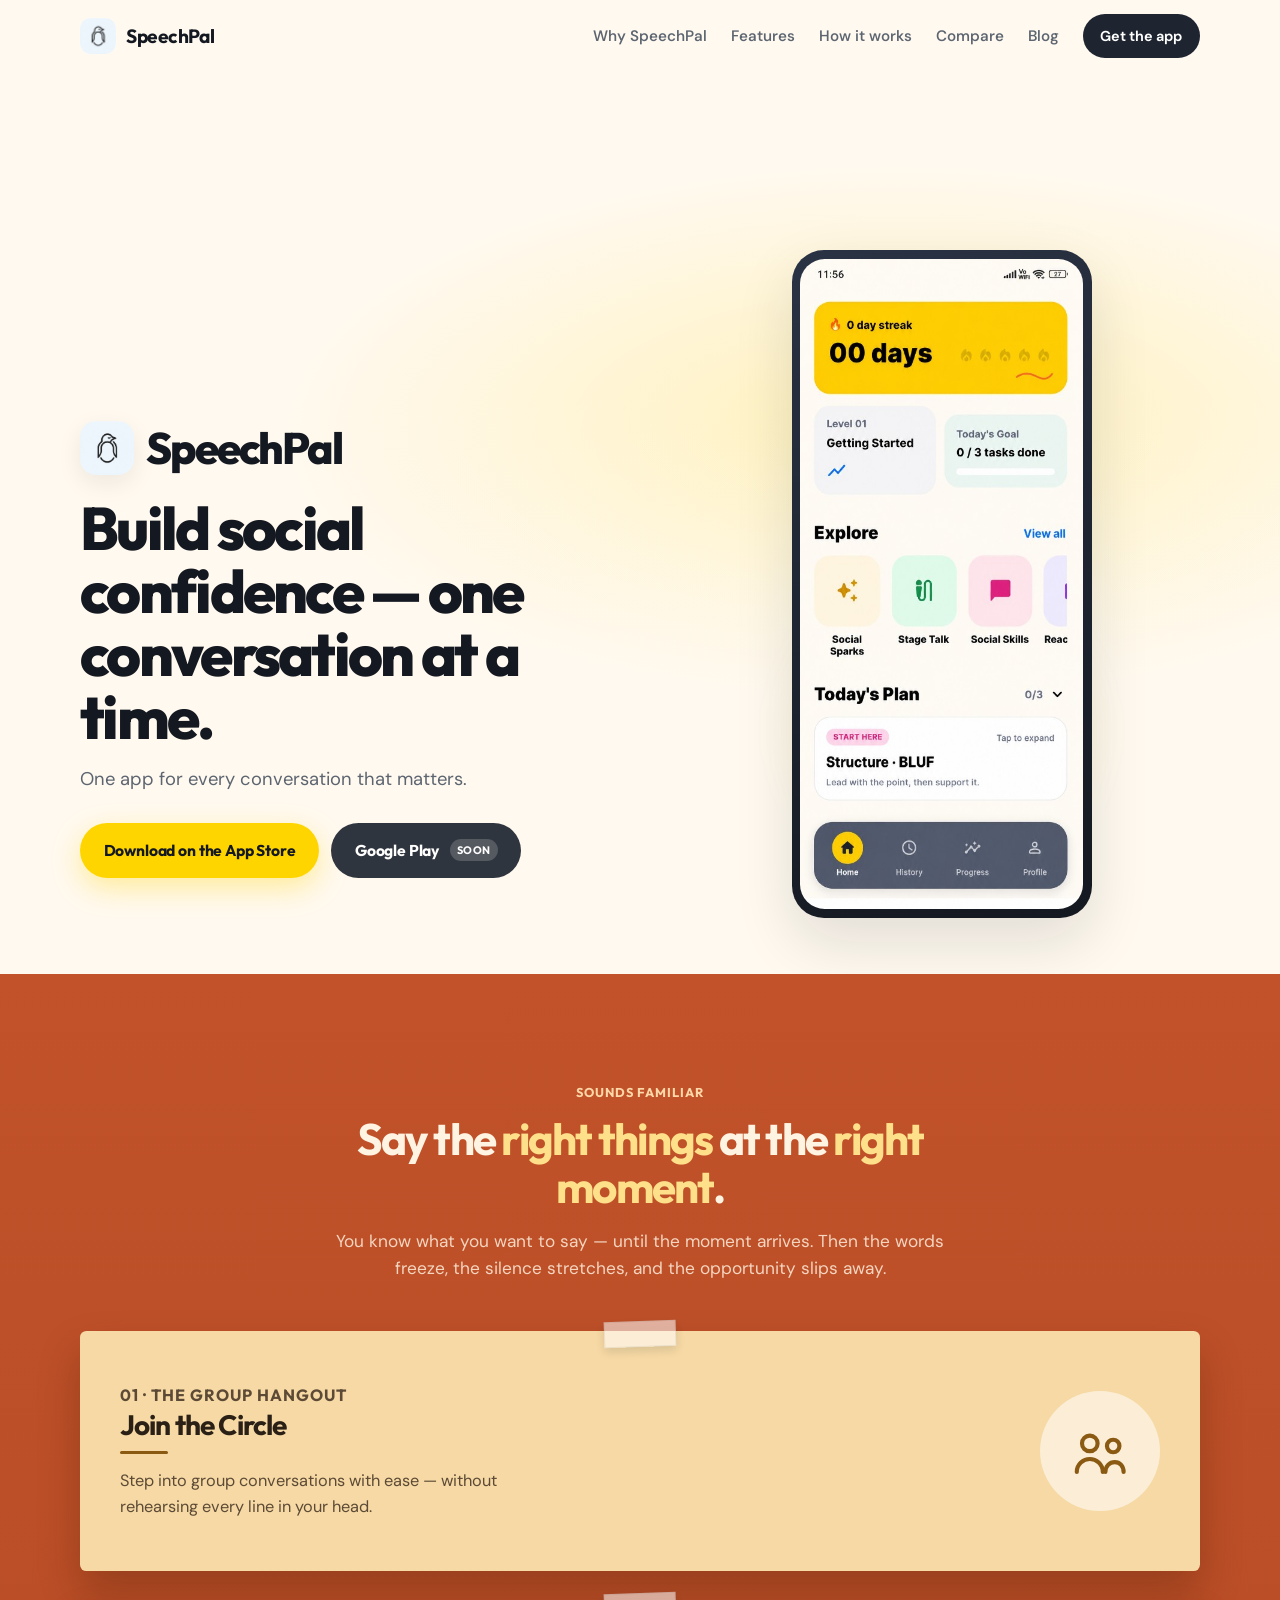
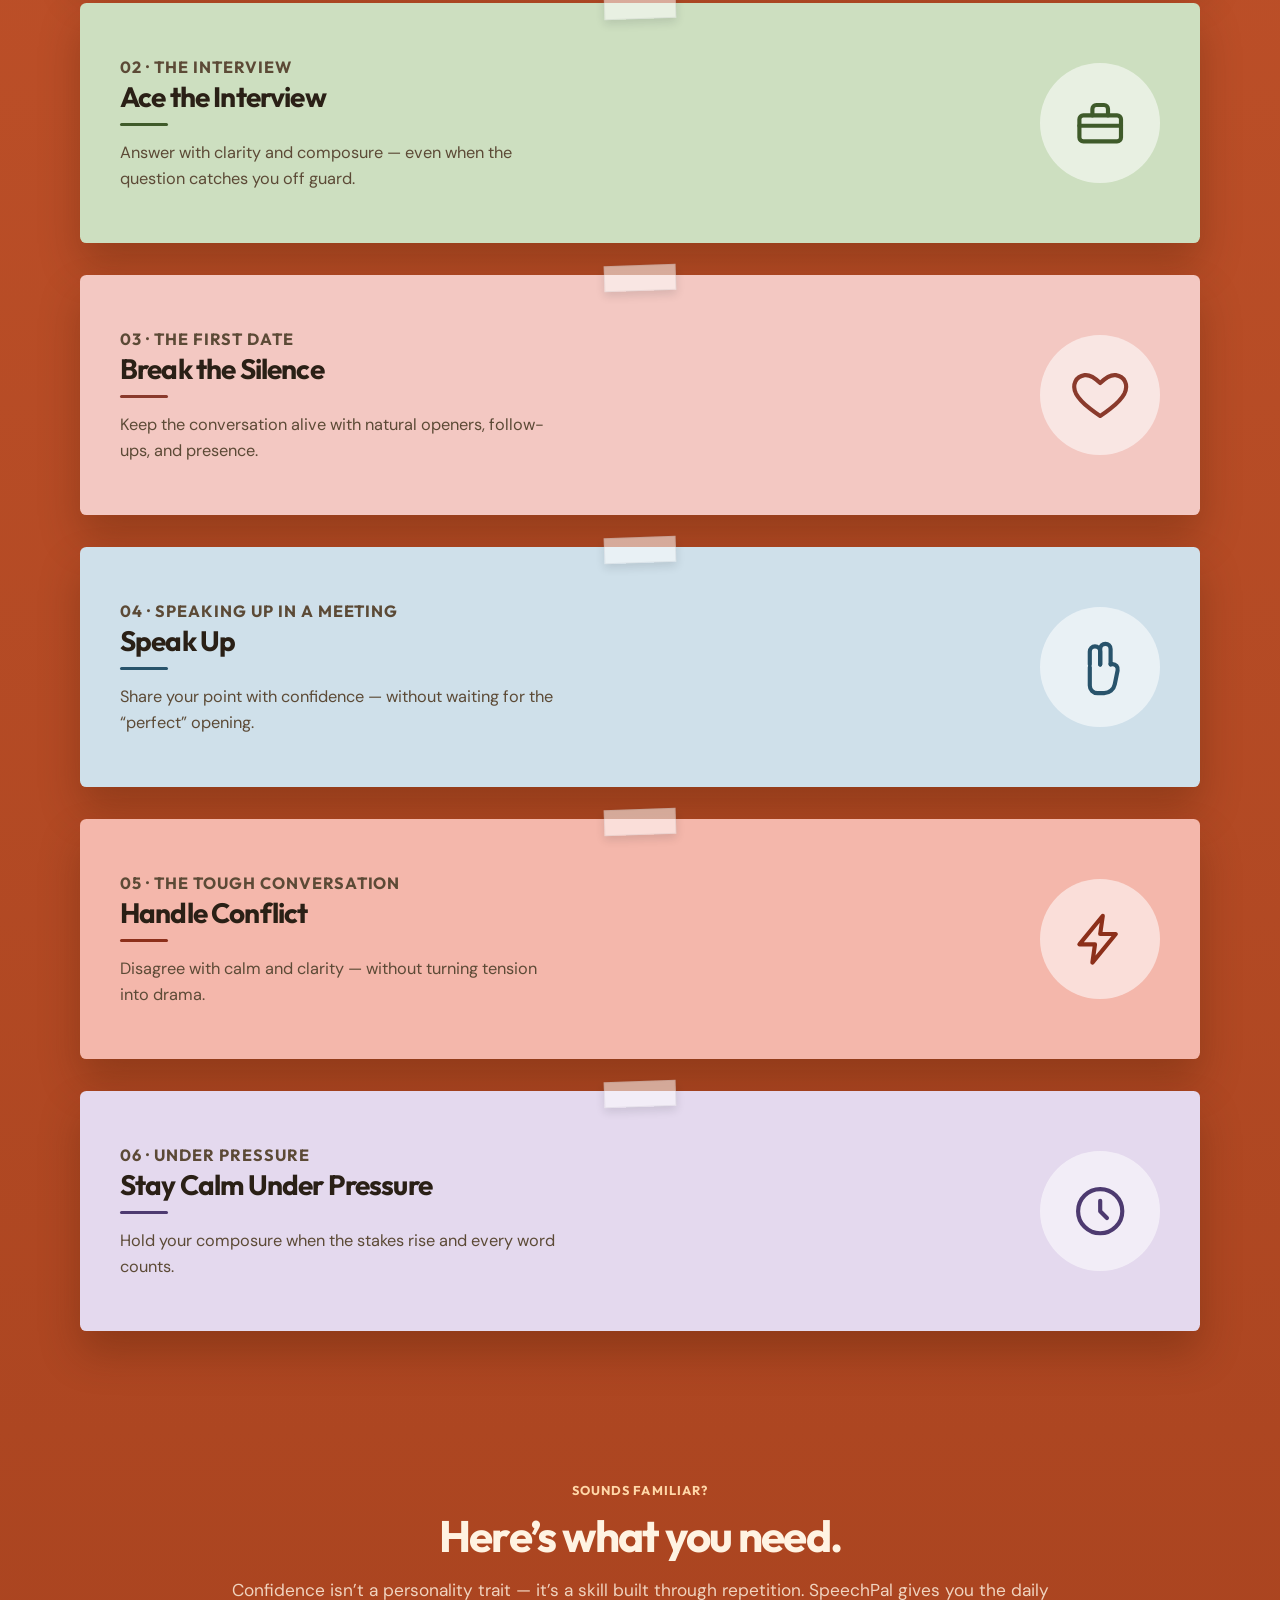
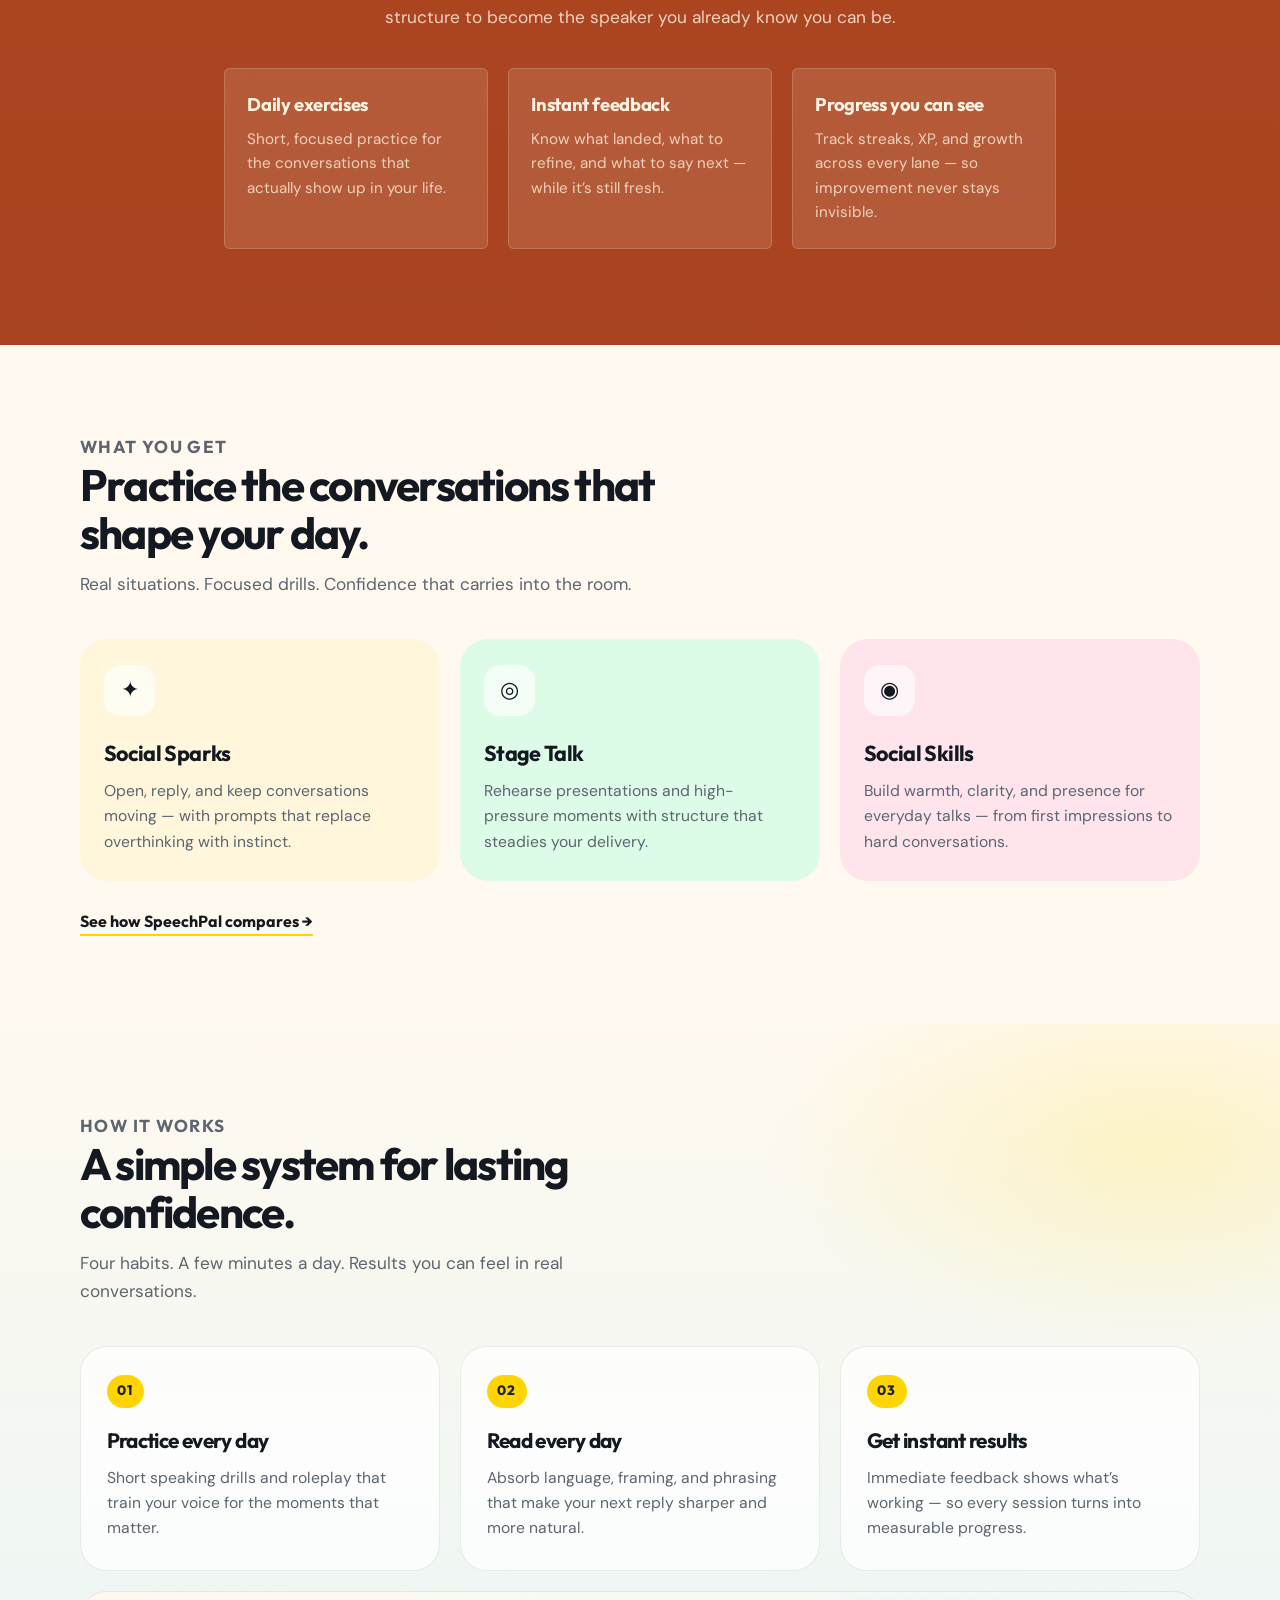
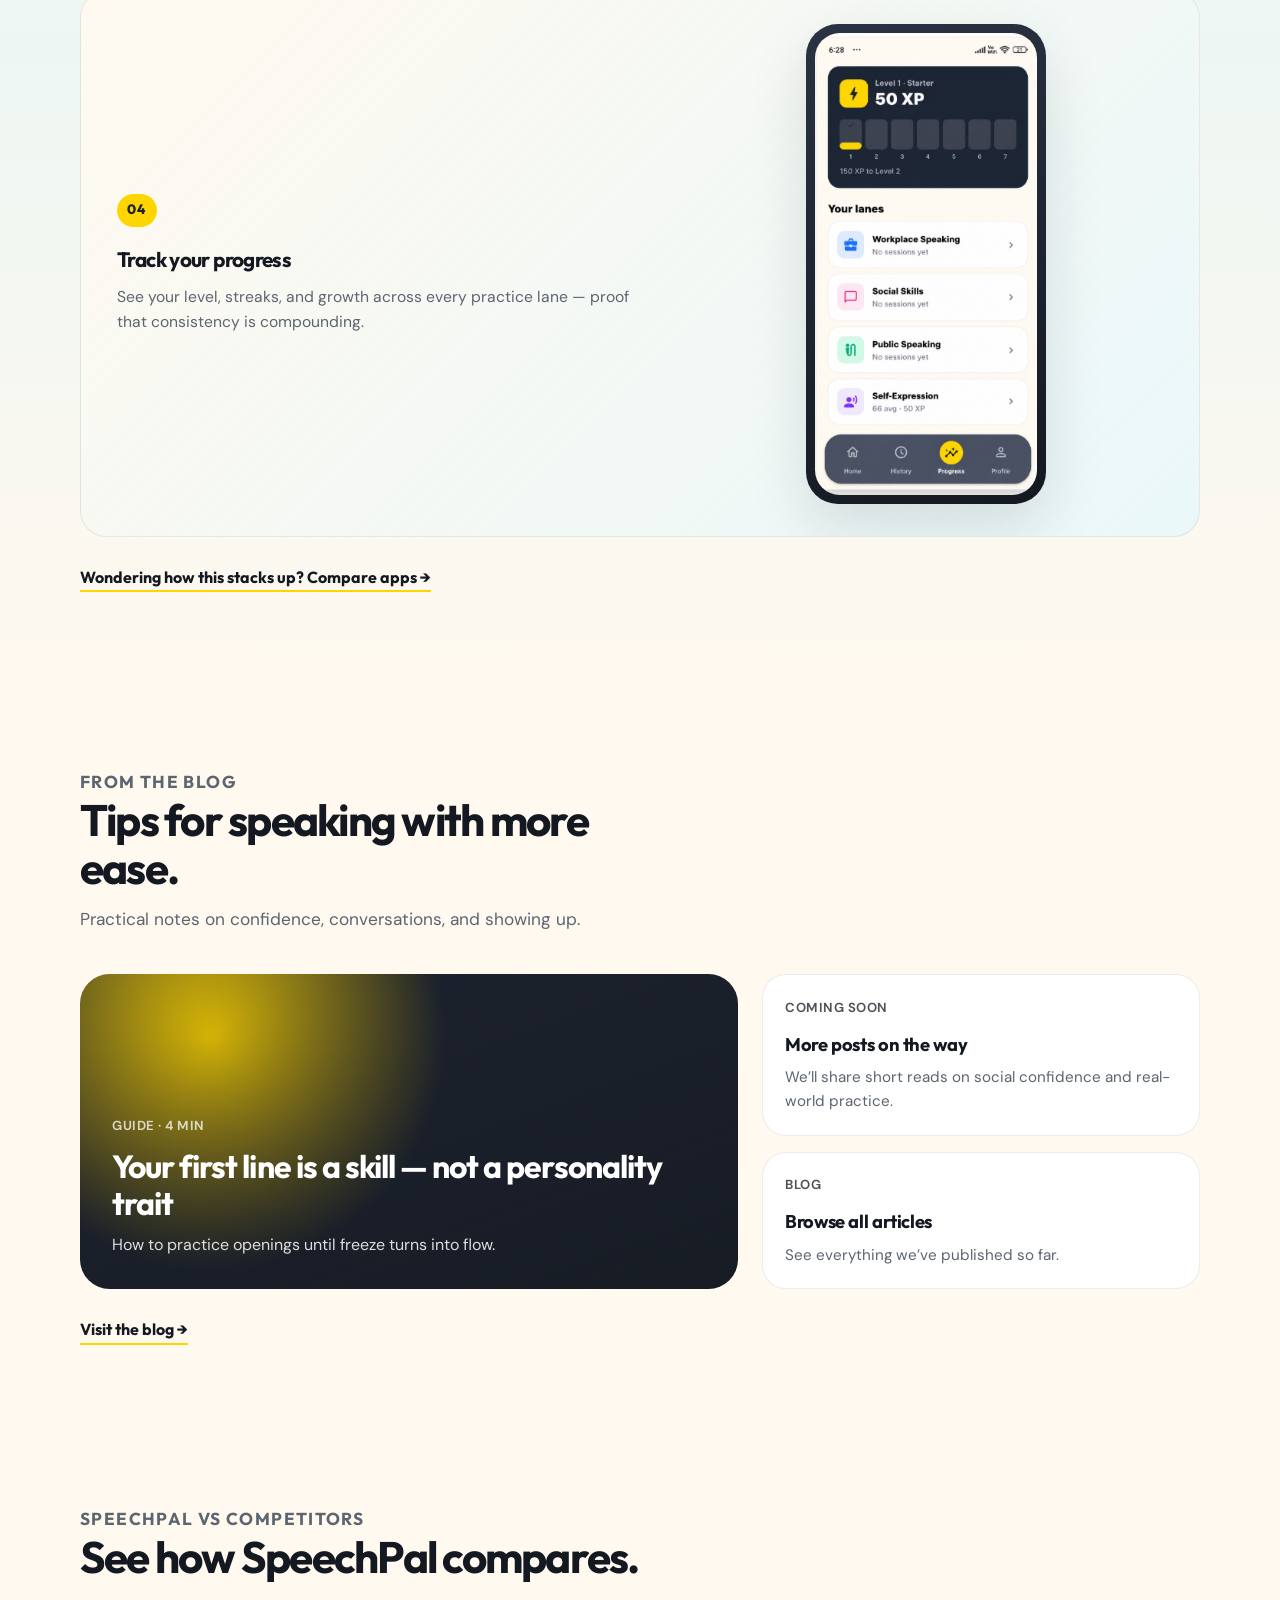
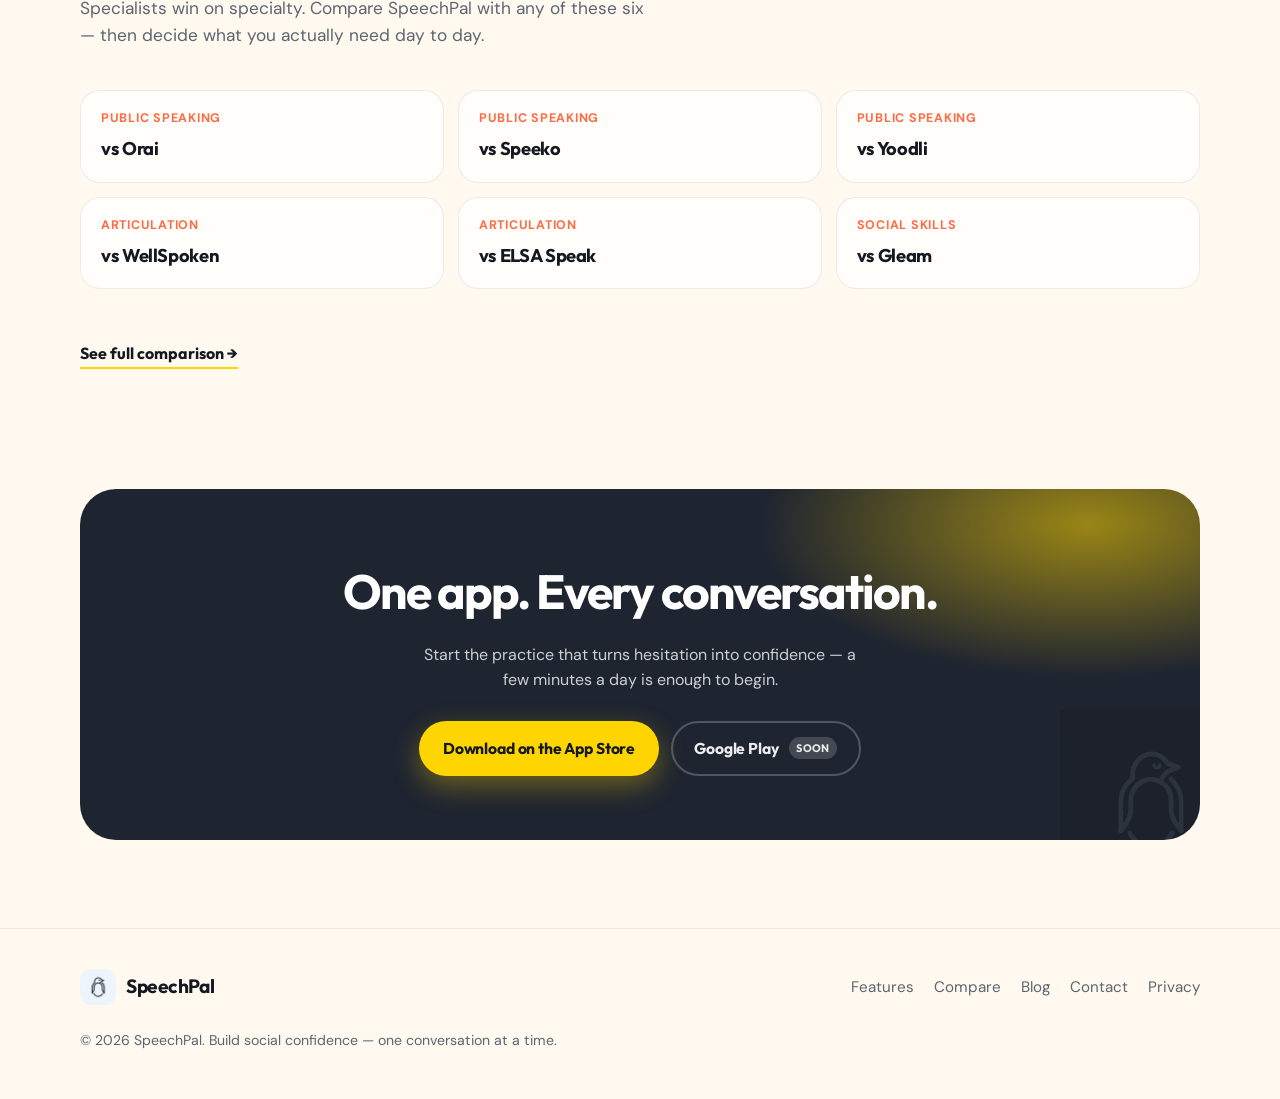
==== commit 9ea3df20: "Update contact email, mobile hero, and compare page" ====
--- a/index.html
+++ b/index.html
@@ -352,7 +352,7 @@
           <li><a href="#features">Features</a></li>
           <li><a href="/competitors.html">Compare</a></li>
           <li><a href="/blog/">Blog</a></li>
-          <li><a href="mailto:hello@speechpal.app">Contact</a></li>
+          <li><a href="mailto:speechpal@gmail.com">Contact</a></li>
           <li><a href="/privacy.html">Privacy</a></li>
         </ul>
       </div>
--- a/css/styles.css
+++ b/css/styles.css
@@ -1260,8 +1260,7 @@
   }
 
   .hero-visual {
-    min-height: 420px;
-    order: -1;
+    display: none;
   }
 
   .hero-copy {
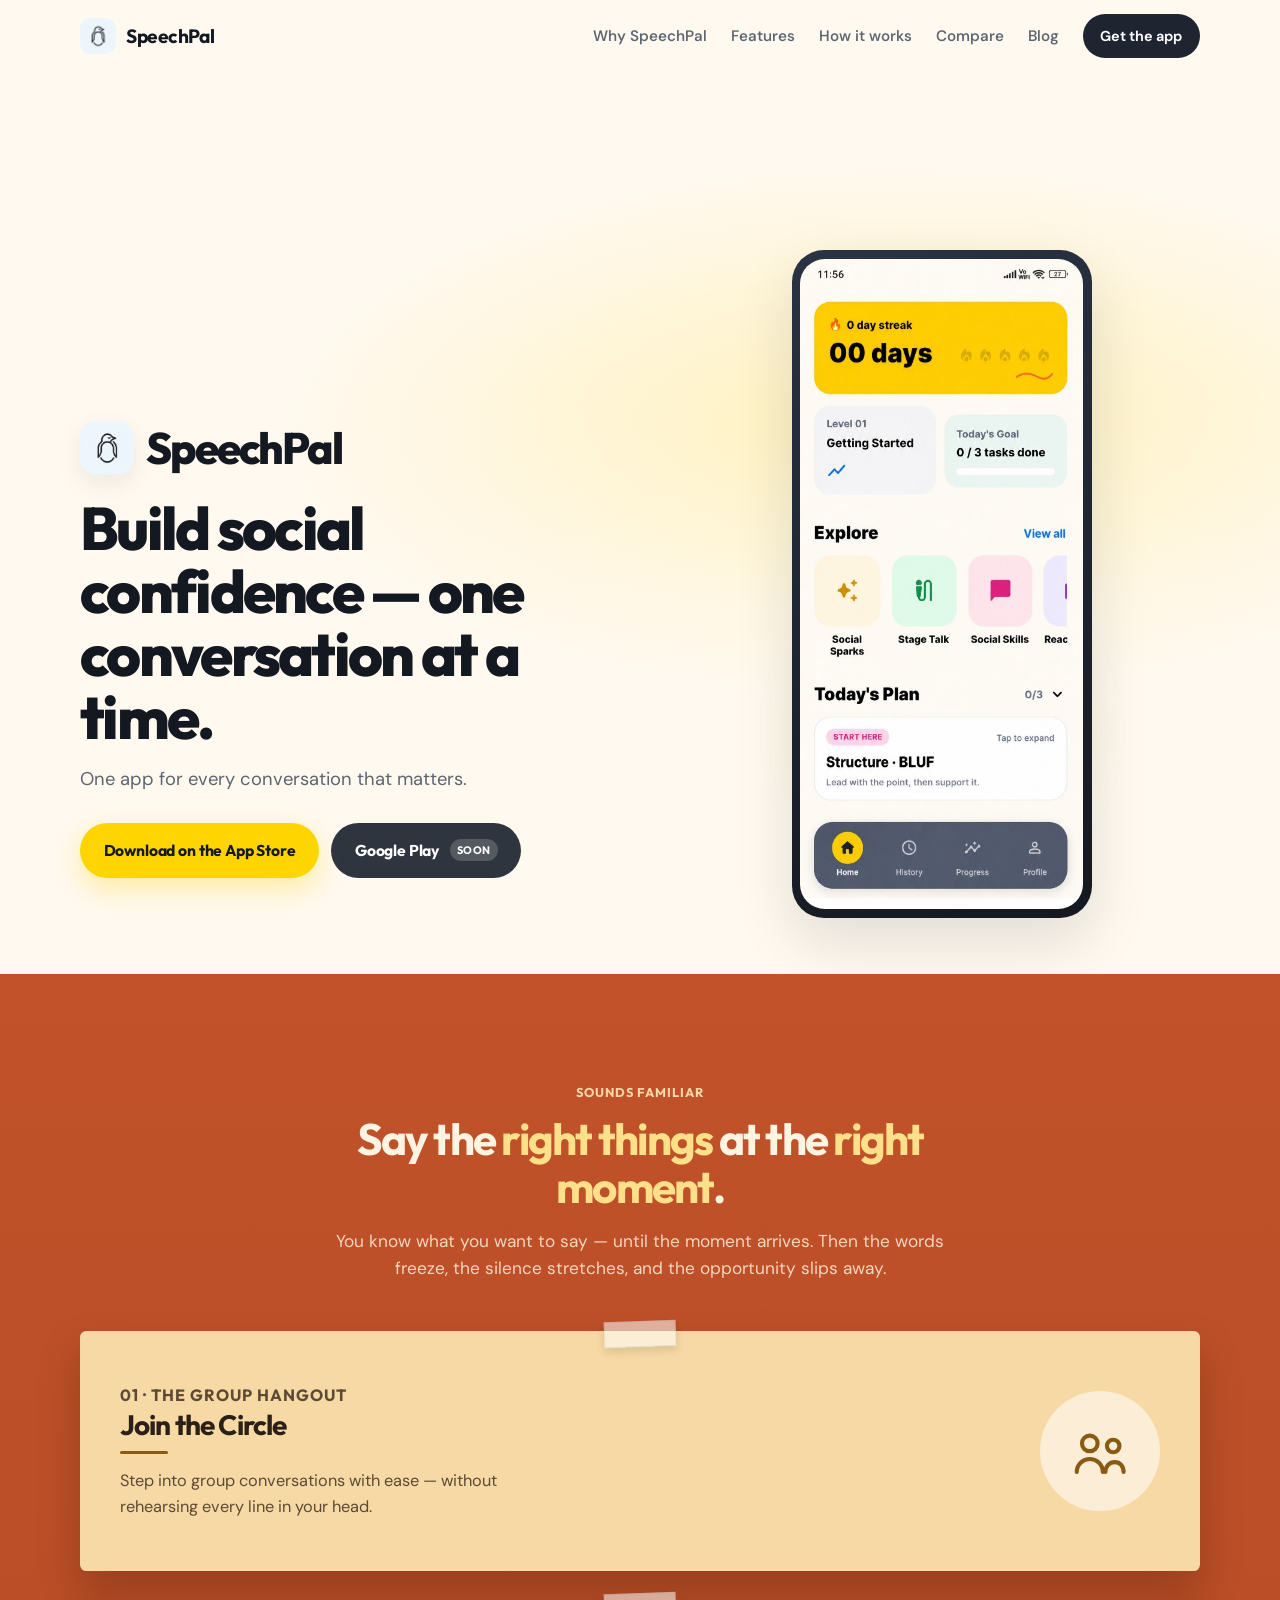
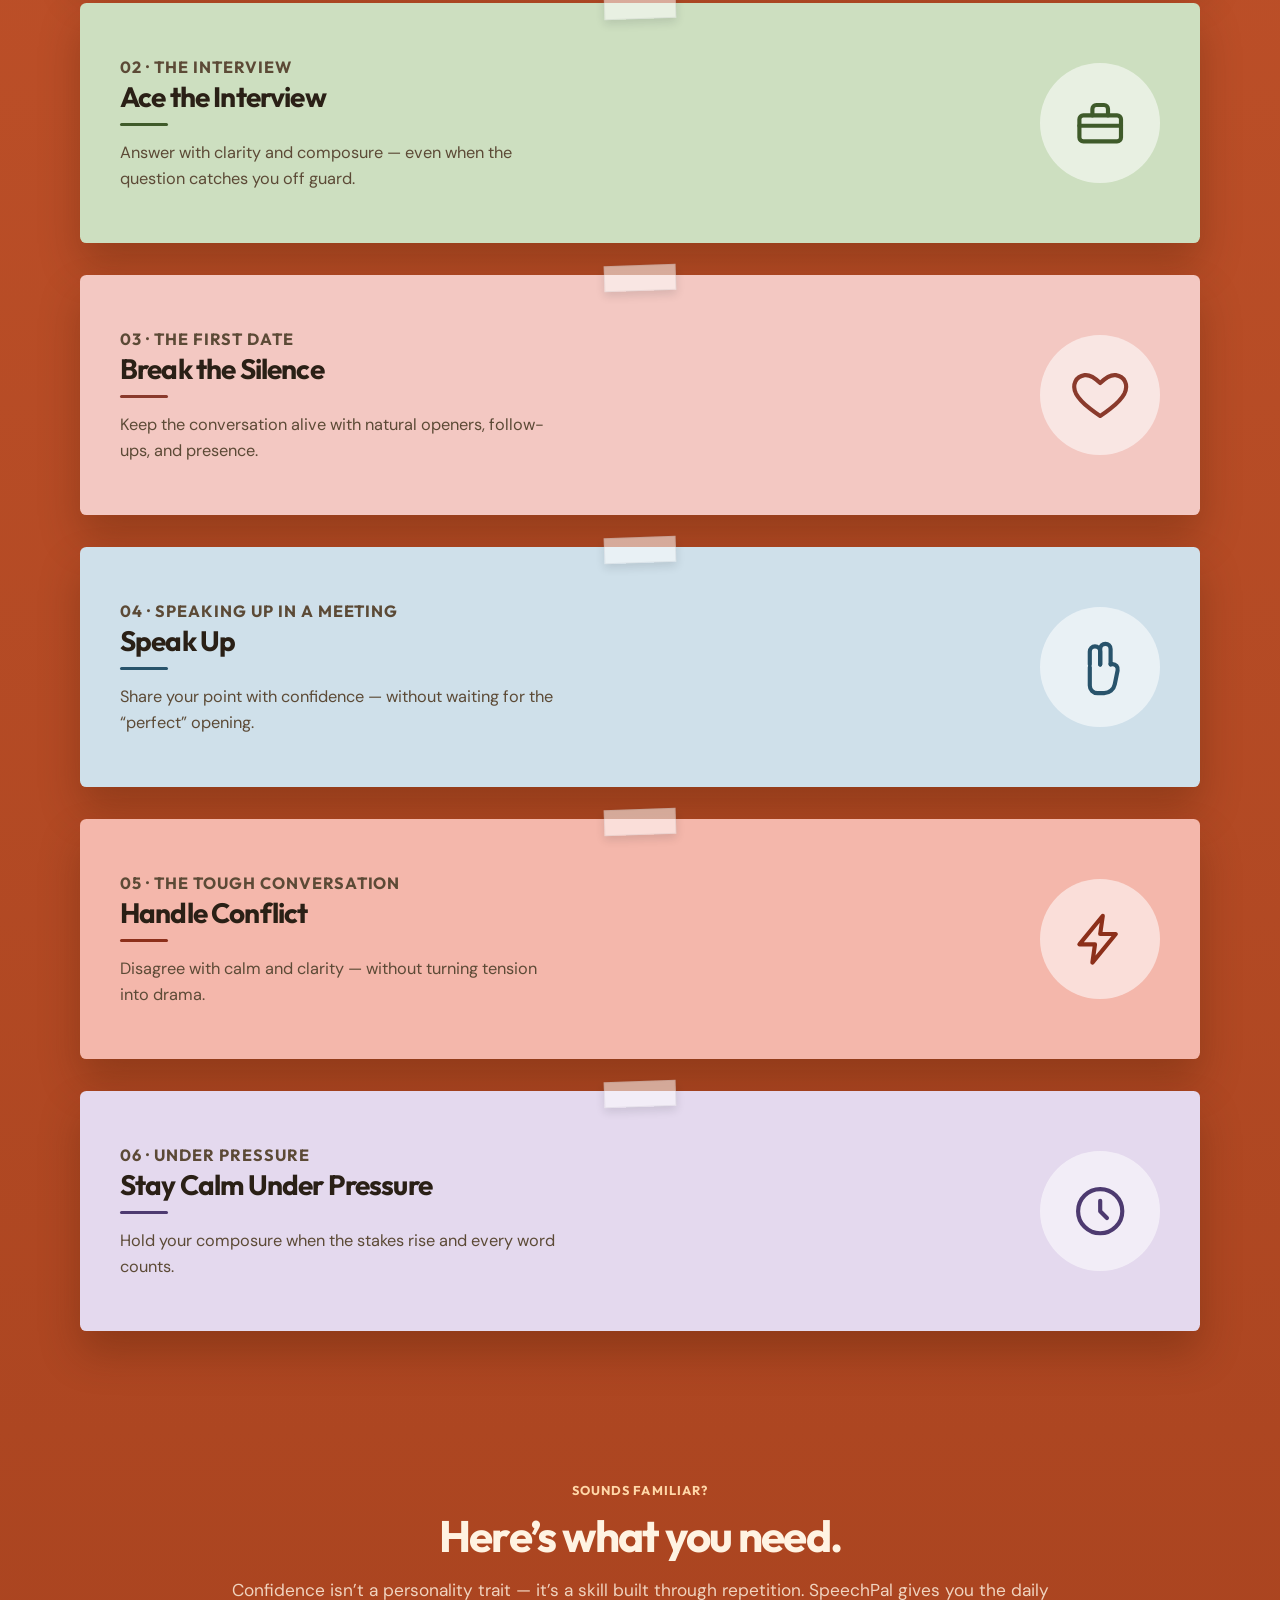
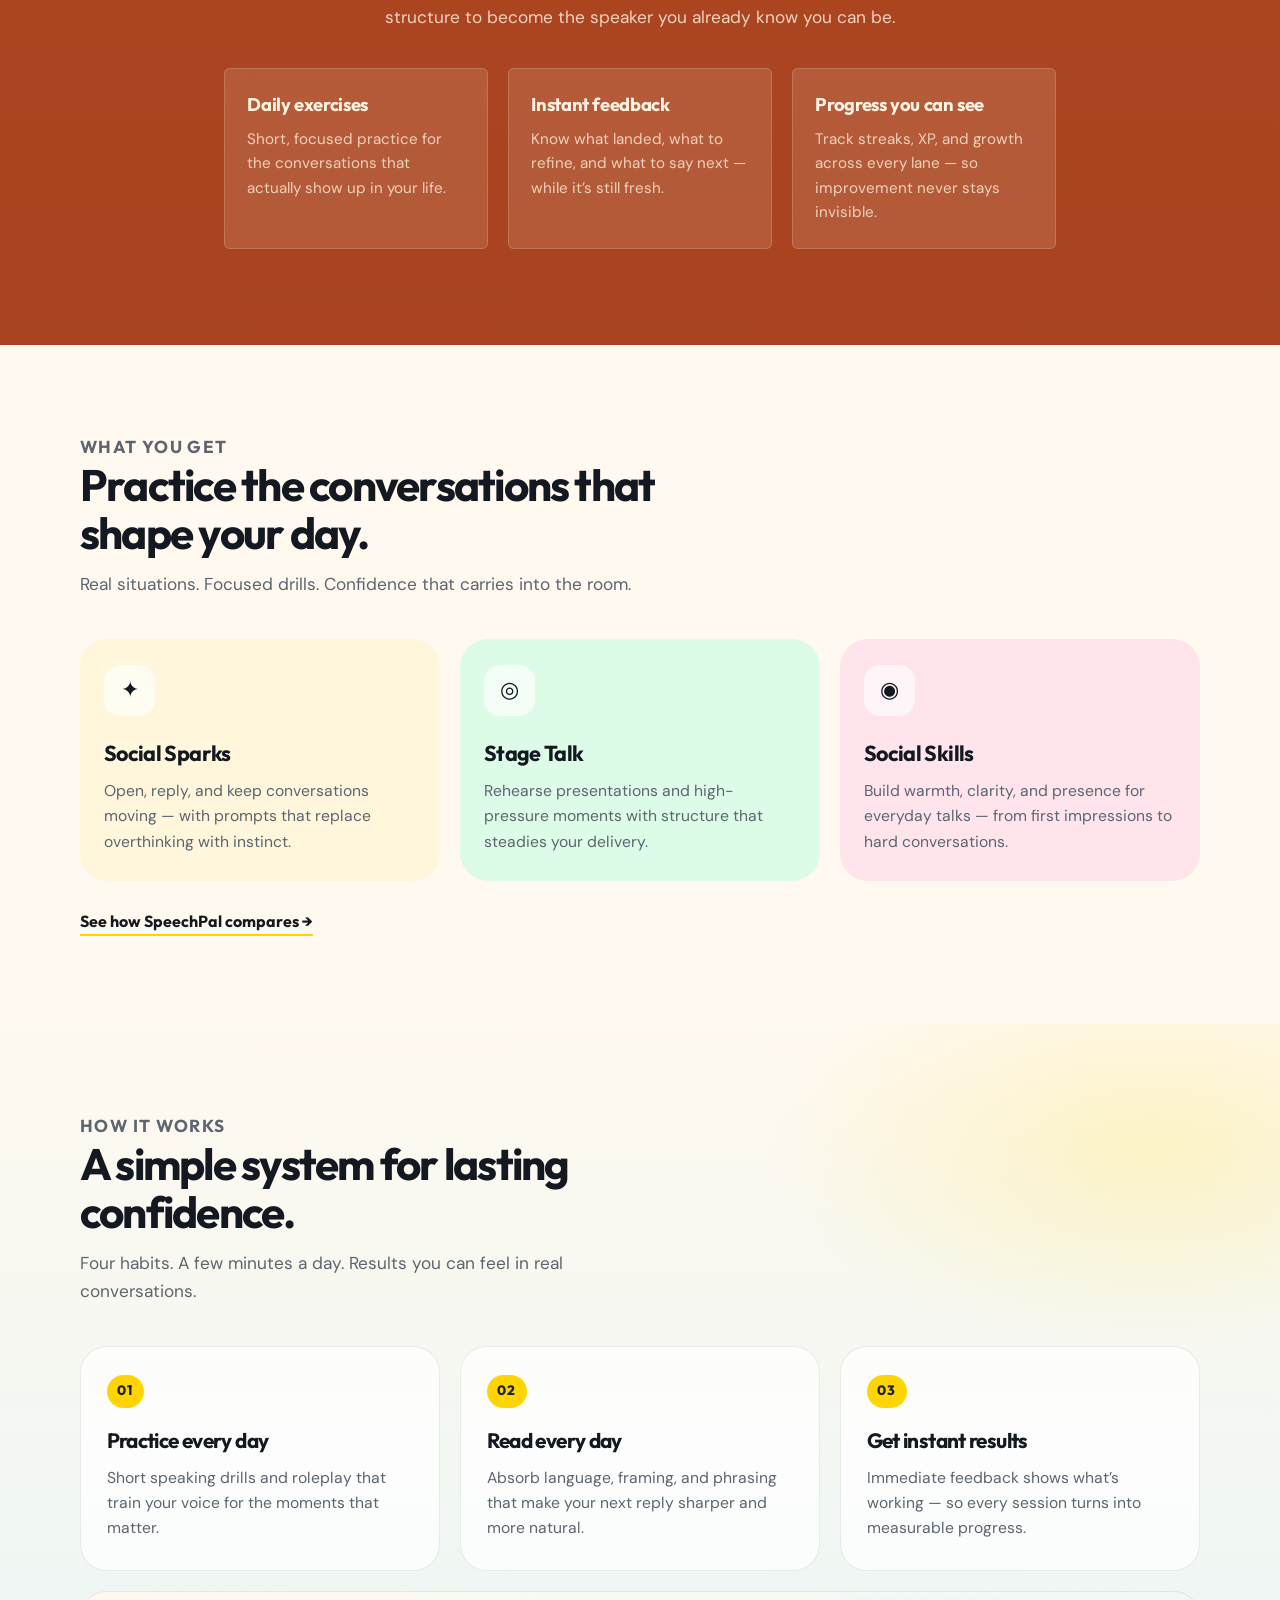
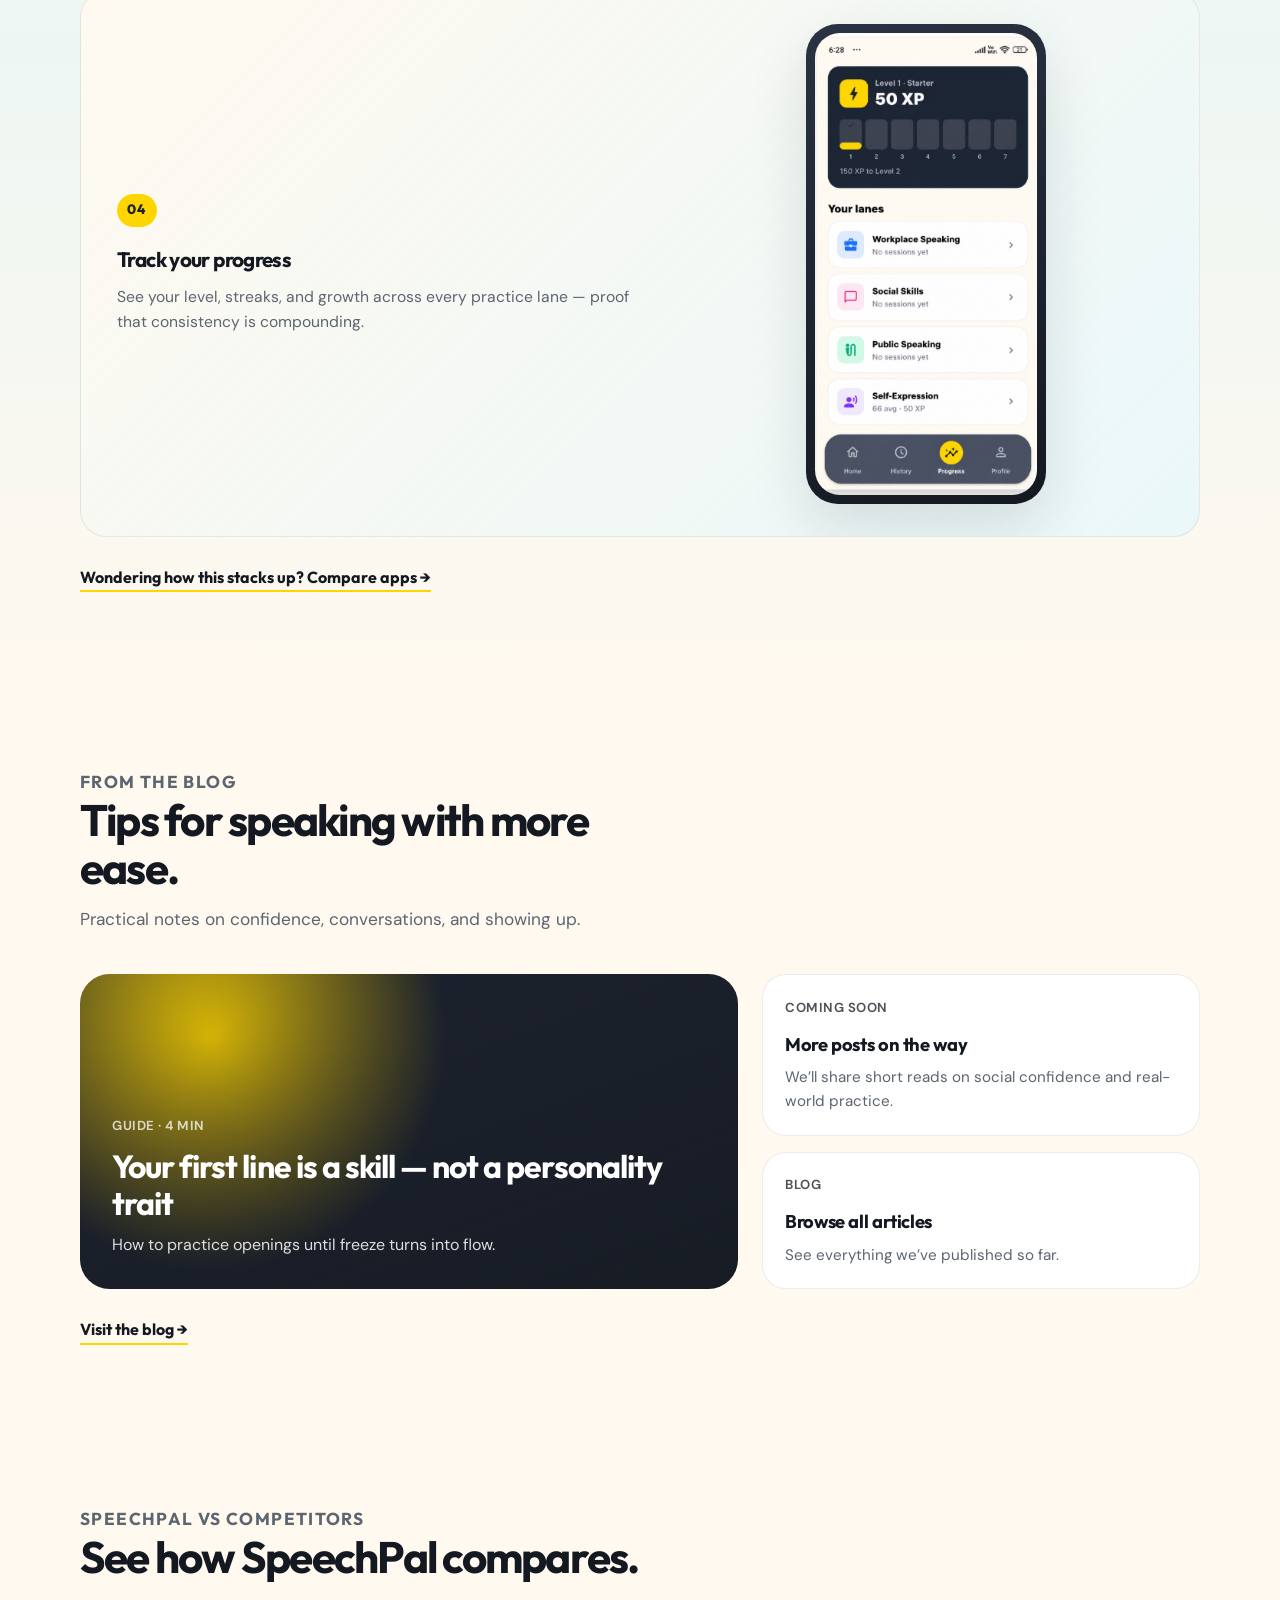
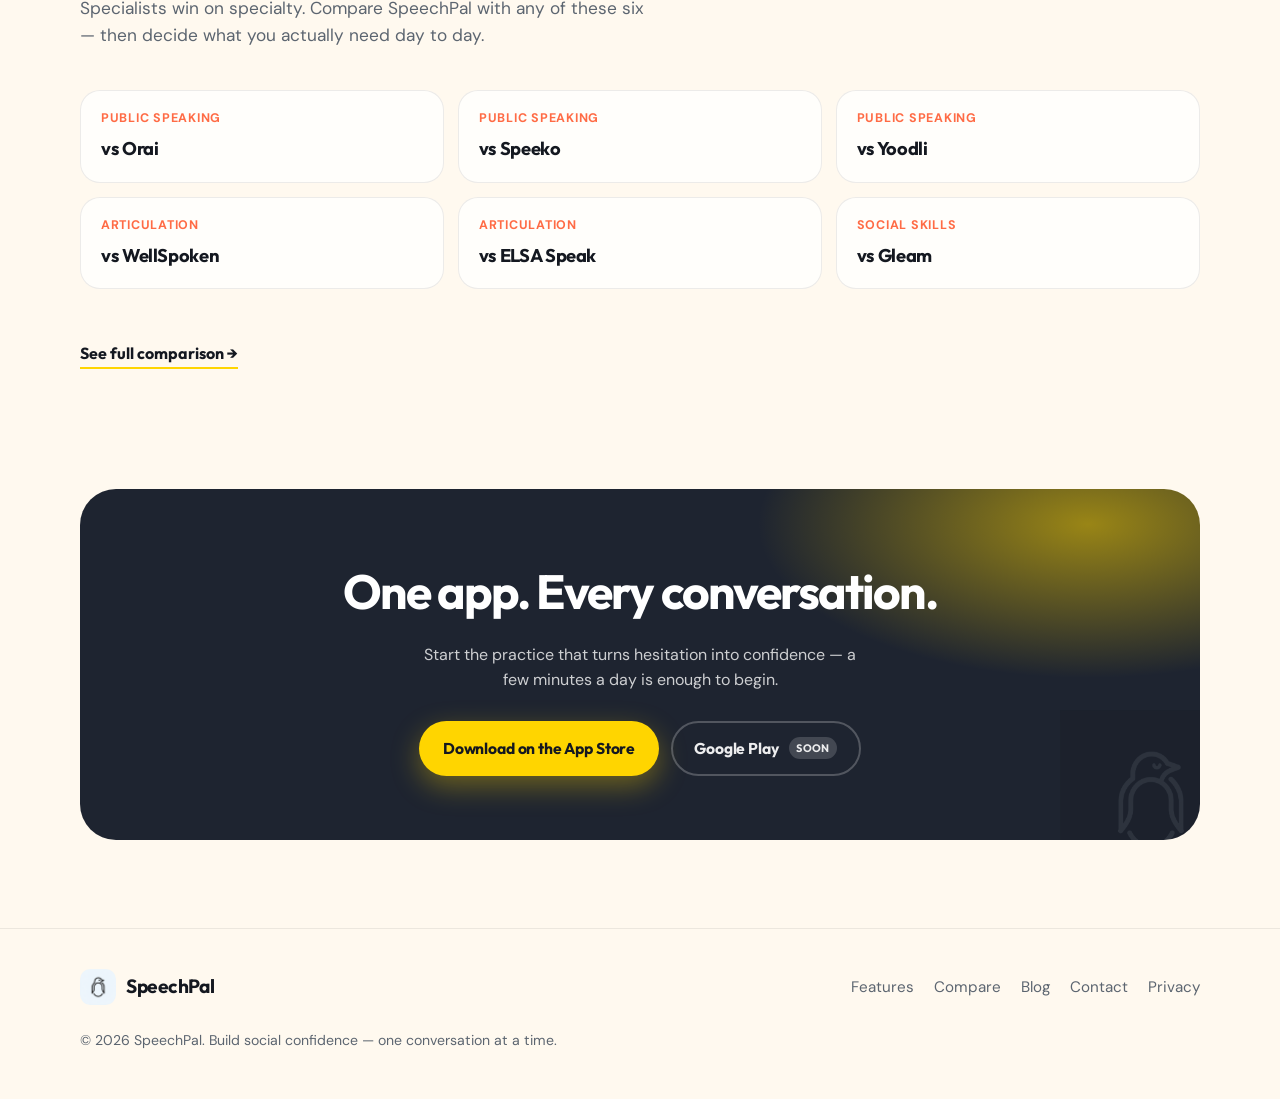
==== commit 7872991d: "Fix sitemap URLs to use speeechpal.com" ====
--- a/index.html
+++ b/index.html
@@ -6,11 +6,11 @@
   <title>SpeechPal — Build social confidence, one conversation at a time</title>
   <meta name="description" content="SpeechPal helps you build social confidence with short practice for real conversations — small talk, groups, interviews, and everyday moments. One app for every conversation." />
   <meta name="theme-color" content="#FFF9EF" />
-  <link rel="canonical" href="https://speechpal.app/" />
+  <link rel="canonical" href="https://speeechpal.com/" />
   <meta property="og:type" content="website" />
   <meta property="og:title" content="SpeechPal — Build social confidence, one conversation at a time" />
   <meta property="og:description" content="One app for every conversation that matters. Practice speaking until it feels natural." />
-  <meta property="og:image" content="https://speechpal.app/assets/home-screen.png" />
+  <meta property="og:image" content="https://speeechpal.com/assets/home-screen.png" />
   <meta name="twitter:card" content="summary_large_image" />
   <link rel="icon" href="assets/logo.png" type="image/png" />
   <link rel="preconnect" href="https://fonts.googleapis.com" />
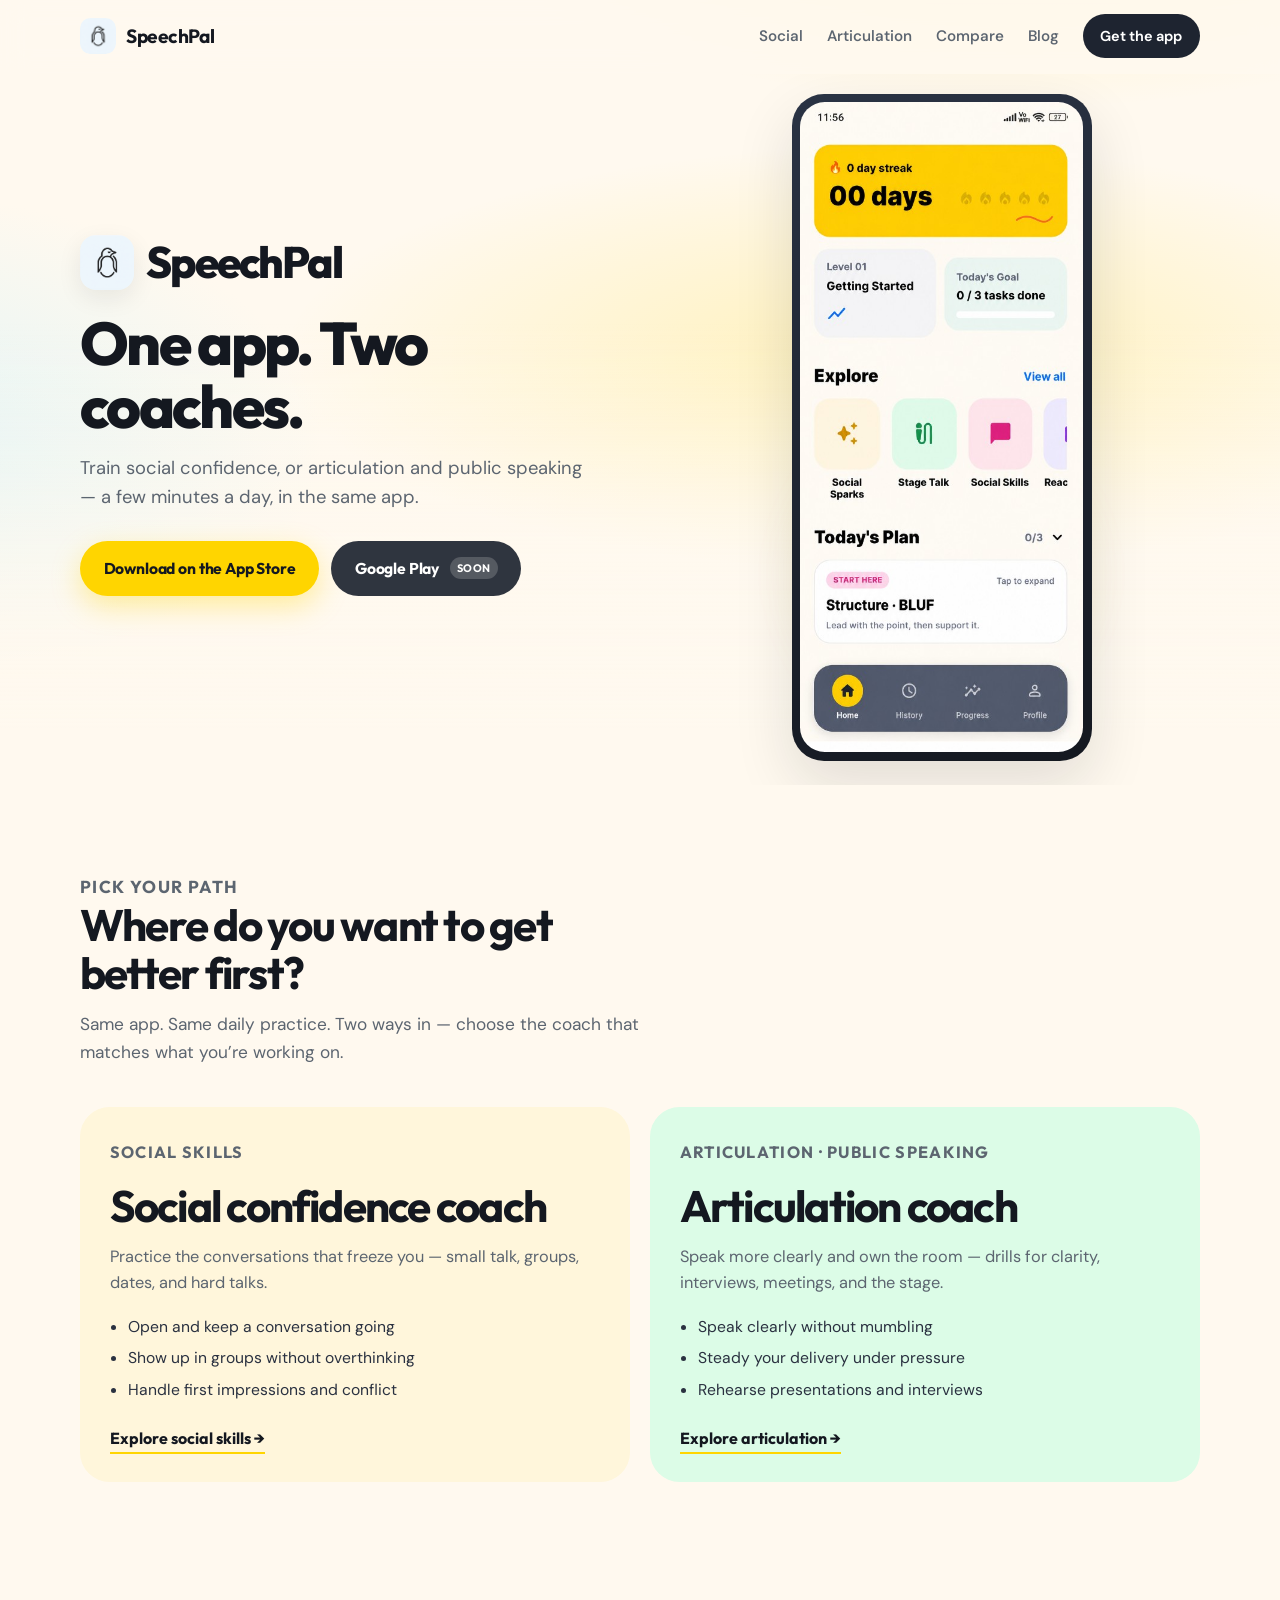
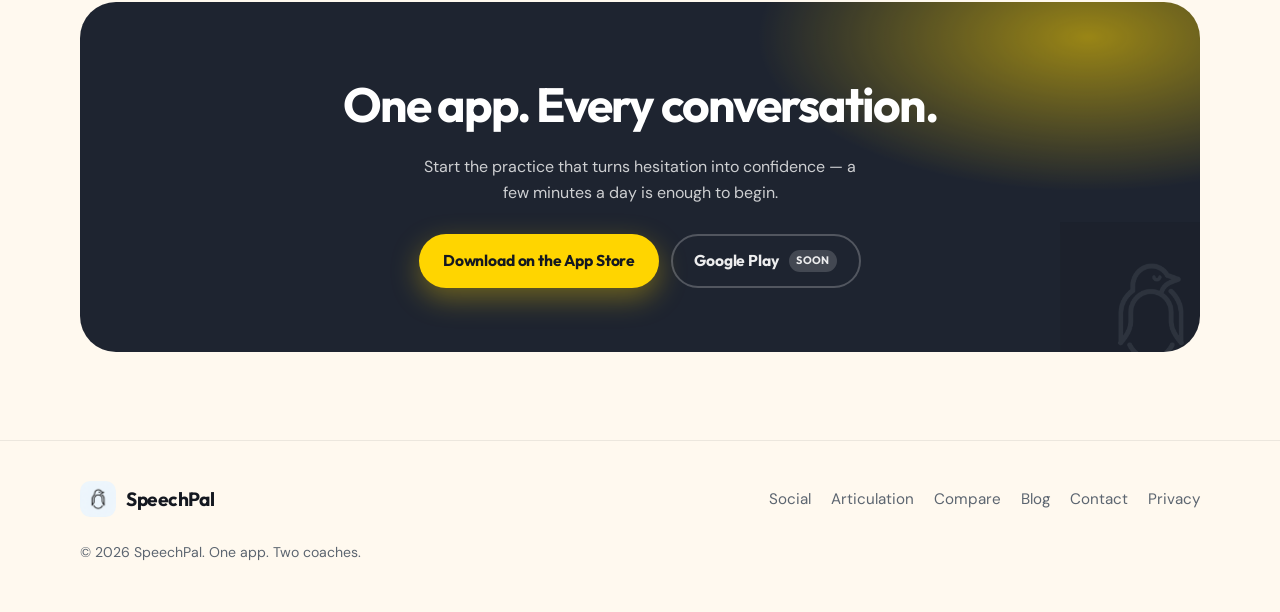
==== commit a161c3ce: "Add social confidence and articulation landing pages." ====
--- a/index.html
+++ b/index.html
@@ -3,13 +3,13 @@
 <head>
   <meta charset="UTF-8" />
   <meta name="viewport" content="width=device-width, initial-scale=1" />
-  <title>SpeechPal — Build social confidence, one conversation at a time</title>
-  <meta name="description" content="SpeechPal helps you build social confidence with short practice for real conversations — small talk, groups, interviews, and everyday moments. One app for every conversation." />
+  <title>SpeechPal — Social confidence and articulation coach</title>
+  <meta name="description" content="SpeechPal is one app with two coaches: social confidence for real conversations, and articulation plus public speaking for clarity on stage and in the room." />
   <meta name="theme-color" content="#FFF9EF" />
   <link rel="canonical" href="https://speeechpal.com/" />
   <meta property="og:type" content="website" />
-  <meta property="og:title" content="SpeechPal — Build social confidence, one conversation at a time" />
-  <meta property="og:description" content="One app for every conversation that matters. Practice speaking until it feels natural." />
+  <meta property="og:title" content="SpeechPal — One app. Two coaches." />
+  <meta property="og:description" content="Train social confidence, or articulation and public speaking — same daily practice." />
   <meta property="og:image" content="https://speeechpal.com/assets/home-screen.png" />
   <meta name="twitter:card" content="summary_large_image" />
   <link rel="icon" href="assets/logo.png" type="image/png" />
@@ -24,7 +24,7 @@
     "name": "SpeechPal",
     "operatingSystem": "iOS, Android",
     "applicationCategory": "EducationalApplication",
-    "description": "Build social confidence — one conversation at a time. Practice real conversations with SpeechPal.",
+    "description": "One app, two coaches: social confidence and articulation plus public speaking.",
     "offers": {
       "@type": "Offer",
       "price": "0",
@@ -46,9 +46,8 @@
         <span></span><span></span><span></span>
       </button>
       <ul class="nav-links" id="nav-links">
-        <li><a href="#problem">Why SpeechPal</a></li>
-        <li><a href="#features">Features</a></li>
-        <li><a href="#how">How it works</a></li>
+        <li><a href="/social-confidence">Social</a></li>
+        <li><a href="/articulation-coach">Articulation</a></li>
         <li><a href="/competitors.html">Compare</a></li>
         <li><a href="/blog/">Blog</a></li>
         <li><a class="nav-cta" href="https://apps.apple.com/in/app/speechpal-articulation-coach/id6761626994" rel="noopener noreferrer" target="_blank">Get the app</a></li>
@@ -57,15 +56,15 @@
   </header>
 
   <main id="main">
-    <section class="hero">
+    <section class="hero chooser-hero">
       <div class="container hero-grid">
         <div class="hero-copy">
           <div class="hero-brand">
             <img src="assets/logo.png" alt="SpeechPal penguin logo" width="54" height="54" />
             <span>SpeechPal</span>
           </div>
-          <h1>Build social confidence — one conversation at a time.</h1>
-          <p class="hero-lead">One app for every conversation that matters.</p>
+          <h1>One app. Two coaches.</h1>
+          <p class="hero-lead">Train social confidence, or articulation and public speaking — a few minutes a day, in the same app.</p>
           <div class="cta-row">
             <a class="btn btn-primary" href="https://apps.apple.com/in/app/speechpal-articulation-coach/id6761626994" rel="noopener noreferrer" target="_blank">Download on the App Store</a>
             <span class="btn btn-secondary btn-soon" aria-disabled="true" title="Google Play coming soon">
@@ -82,244 +81,37 @@
       </div>
     </section>
 
-    <section class="section problem" id="problem">
-      <div class="container">
-        <div class="reveal problem-intro">
-          <p class="eyebrow">Sounds familiar</p>
-          <h2>Say the <em>right things</em> at the <em>right moment</em>.</h2>
-          <p class="prose-lead">You know what you want to say — until the moment arrives. Then the words freeze, the silence stretches, and the opportunity slips away.</p>
-        </div>
-
-        <div class="scenario-stack">
-          <article class="scenario-card reveal" style="--i:0; --card-color:#f6d9a4; --icon-color:#8a5a12; --rot:-0.6deg;">
-            <div class="scenario-copy">
-              <p class="scenario-label">01 · The group hangout</p>
-              <h3>Join the Circle</h3>
-              <div class="underline" aria-hidden="true"></div>
-              <p>Step into group conversations with ease — without rehearsing every line in your head.</p>
-            </div>
-            <div class="scenario-illustration" aria-hidden="true">
-              <svg viewBox="0 0 24 24"><circle cx="8" cy="9" r="3"/><circle cx="17" cy="10" r="2.4"/><path d="M3 20c0-3 2.5-5 5-5s5 2 5 5"/><path d="M14 20c0-2.2 1.6-3.8 3.6-3.8s3.4 1.6 3.4 3.8"/></svg>
-            </div>
-          </article>
-
-          <article class="scenario-card reveal" style="--i:1; --card-color:#cddfc0; --icon-color:#3f5b2a; --rot:0.5deg;">
-            <div class="scenario-copy">
-              <p class="scenario-label">02 · The interview</p>
-              <h3>Ace the Interview</h3>
-              <div class="underline" aria-hidden="true"></div>
-              <p>Answer with clarity and composure — even when the question catches you off guard.</p>
-            </div>
-            <div class="scenario-illustration" aria-hidden="true">
-              <svg viewBox="0 0 24 24"><rect x="4" y="9" width="16" height="10" rx="1.5"/><path d="M9 9V6.5A1.5 1.5 0 0 1 10.5 5h3A1.5 1.5 0 0 1 15 6.5V9"/><path d="M4 13h16"/></svg>
-            </div>
-          </article>
-
-          <article class="scenario-card reveal" style="--i:2; --card-color:#f3c8c2; --icon-color:#8a3a2c; --rot:-0.4deg;">
-            <div class="scenario-copy">
-              <p class="scenario-label">03 · The first date</p>
-              <h3>Break the Silence</h3>
-              <div class="underline" aria-hidden="true"></div>
-              <p>Keep the conversation alive with natural openers, follow-ups, and presence.</p>
-            </div>
-            <div class="scenario-illustration" aria-hidden="true">
-              <svg viewBox="0 0 24 24"><path d="M12 20s-7-4.35-9.3-8.6C1 8 2.6 4.8 6 4.3c2-.3 3.6.7 6 3 2.4-2.3 4-3.3 6-3 3.4.5 5 3.7 3.3 7.1C19 15.65 12 20 12 20Z"/></svg>
-            </div>
-          </article>
-
-          <article class="scenario-card reveal" style="--i:3; --card-color:#cfe0ea; --icon-color:#28536b; --rot:0.55deg;">
-            <div class="scenario-copy">
-              <p class="scenario-label">04 · Speaking up in a meeting</p>
-              <h3>Speak Up</h3>
-              <div class="underline" aria-hidden="true"></div>
-              <p>Share your point with confidence — without waiting for the “perfect” opening.</p>
-            </div>
-            <div class="scenario-illustration" aria-hidden="true">
-              <svg viewBox="0 0 24 24"><path d="M8 11V6a2 2 0 1 1 4 0v5"/><path d="M12 11V5a2 2 0 1 1 4 0v6"/><path d="M8 12v7c0 1.7 1.3 3 3 3h2.5c2 0 3.7-1.4 4.1-3.4l1.1-5.4a2 2 0 0 0-2-2.4H16"/></svg>
-            </div>
-          </article>
-
-          <article class="scenario-card reveal" style="--i:4; --card-color:#f4b7ab; --icon-color:#8c2f1a; --rot:-0.5deg;">
-            <div class="scenario-copy">
-              <p class="scenario-label">05 · The tough conversation</p>
-              <h3>Handle Conflict</h3>
-              <div class="underline" aria-hidden="true"></div>
-              <p>Disagree with calm and clarity — without turning tension into drama.</p>
-            </div>
-            <div class="scenario-illustration" aria-hidden="true">
-              <svg viewBox="0 0 24 24"><path d="M13 3 4 14h6l-1 7 9-11h-6l1-7Z"/></svg>
-            </div>
-          </article>
-
-          <article class="scenario-card reveal" style="--i:5; --card-color:#e4d9ee; --icon-color:#4d3a70; --rot:0.35deg;">
-            <div class="scenario-copy">
-              <p class="scenario-label">06 · Under pressure</p>
-              <h3>Stay Calm Under Pressure</h3>
-              <div class="underline" aria-hidden="true"></div>
-              <p>Hold your composure when the stakes rise and every word counts.</p>
-            </div>
-            <div class="scenario-illustration" aria-hidden="true">
-              <svg viewBox="0 0 24 24"><circle cx="12" cy="12" r="8.5"/><path d="M12 8v4l2.6 2.6"/></svg>
-            </div>
-          </article>
-        </div>
-
-        <div class="reveal problem-bridge">
-          <p class="eyebrow">Sounds familiar?</p>
-          <h2>Here’s what you need.</h2>
-          <p class="prose-lead">Confidence isn’t a personality trait — it’s a skill built through repetition. SpeechPal gives you the daily structure to become the speaker you already know you can be.</p>
-          <div class="need-row">
-            <article class="need-item">
-              <h3>Daily exercises</h3>
-              <p>Short, focused practice for the conversations that actually show up in your life.</p>
-            </article>
-            <article class="need-item">
-              <h3>Instant feedback</h3>
-              <p>Know what landed, what to refine, and what to say next — while it’s still fresh.</p>
-            </article>
-            <article class="need-item">
-              <h3>Progress you can see</h3>
-              <p>Track streaks, XP, and growth across every lane — so improvement never stays invisible.</p>
-            </article>
-          </div>
-        </div>
-      </div>
-    </section>
-
-    <section class="section" id="features">
+    <section class="section paths" id="paths">
       <div class="container">
         <div class="section-head reveal">
-          <p class="eyebrow">What you get</p>
-          <h2>Practice the conversations that shape your day.</h2>
-          <p>Real situations. Focused drills. Confidence that carries into the room.</p>
+          <p class="eyebrow">Pick your path</p>
+          <h2>Where do you want to get better first?</h2>
+          <p>Same app. Same daily practice. Two ways in — choose the coach that matches what you’re working on.</p>
         </div>
-        <div class="features-row">
-          <article class="feature reveal">
-            <div class="feature-icon" aria-hidden="true">✦</div>
-            <h3>Social Sparks</h3>
-            <p>Open, reply, and keep conversations moving — with prompts that replace overthinking with instinct.</p>
-          </article>
-          <article class="feature reveal">
-            <div class="feature-icon" aria-hidden="true">◎</div>
-            <h3>Stage Talk</h3>
-            <p>Rehearse presentations and high-pressure moments with structure that steadies your delivery.</p>
-          </article>
-          <article class="feature reveal">
-            <div class="feature-icon" aria-hidden="true">◉</div>
-            <h3>Social Skills</h3>
-            <p>Build warmth, clarity, and presence for everyday talks — from first impressions to hard conversations.</p>
-          </article>
-        </div>
-        <a class="section-link" href="/competitors.html">See how SpeechPal compares →</a>
-      </div>
-    </section>
-
-    <section class="section how" id="how">
-      <div class="container">
-        <div class="section-head reveal">
-          <p class="eyebrow">How it works</p>
-          <h2>A simple system for lasting confidence.</h2>
-          <p>Four habits. A few minutes a day. Results you can feel in real conversations.</p>
-        </div>
-
-        <div class="how-grid">
-          <article class="how-card reveal">
-            <span class="how-num" aria-hidden="true">01</span>
-            <h3>Practice every day</h3>
-            <p>Short speaking drills and roleplay that train your voice for the moments that matter.</p>
-          </article>
-          <article class="how-card reveal">
-            <span class="how-num" aria-hidden="true">02</span>
-            <h3>Read every day</h3>
-            <p>Absorb language, framing, and phrasing that make your next reply sharper and more natural.</p>
-          </article>
-          <article class="how-card reveal">
-            <span class="how-num" aria-hidden="true">03</span>
-            <h3>Get instant results</h3>
-            <p>Immediate feedback shows what’s working — so every session turns into measurable progress.</p>
-          </article>
-        </div>
-
-        <article class="how-progress reveal">
-          <div class="how-progress-copy">
-            <span class="how-num" aria-hidden="true">04</span>
-            <h3>Track your progress</h3>
-            <p>See your level, streaks, and growth across every practice lane — proof that consistency is compounding.</p>
-          </div>
-          <div class="how-progress-visual">
-            <div class="phone-frame how-phone">
-              <img src="assets/progress-screen.png" alt="SpeechPal progress screen showing XP, streaks, and practice lanes" width="300" height="650" />
-            </div>
-          </div>
-        </article>
-        <a class="section-link" href="/competitors.html">Wondering how this stacks up? Compare apps →</a>
-      </div>
-    </section>
-
-    <section class="section" id="blog">
-      <div class="container">
-        <div class="section-head reveal">
-          <p class="eyebrow">From the blog</p>
-          <h2>Tips for speaking with more ease.</h2>
-          <p>Practical notes on confidence, conversations, and showing up.</p>
-        </div>
-        <div class="blog-teaser-grid reveal">
-          <a class="blog-feature" href="/blog/first-line-confidence.html">
-            <div class="meta">Guide · 4 min</div>
-            <h3>Your first line is a skill — not a personality trait</h3>
-            <p>How to practice openings until freeze turns into flow.</p>
+        <div class="path-grid">
+          <a class="path-card path-card-social reveal" href="/social-confidence">
+            <p class="eyebrow">Social skills</p>
+            <h2>Social confidence coach</h2>
+            <p>Practice the conversations that freeze you — small talk, groups, dates, and hard talks.</p>
+            <ul>
+              <li>Open and keep a conversation going</li>
+              <li>Show up in groups without overthinking</li>
+              <li>Handle first impressions and conflict</li>
+            </ul>
+            <span class="path-go">Explore social skills →</span>
           </a>
-          <div class="blog-side">
-            <a class="blog-mini" href="/blog/">
-              <div class="meta">Coming soon</div>
-              <h3>More posts on the way</h3>
-              <p>We’ll share short reads on social confidence and real-world practice.</p>
-            </a>
-            <a class="blog-mini" href="/blog/">
-              <div class="meta">Blog</div>
-              <h3>Browse all articles</h3>
-              <p>See everything we’ve published so far.</p>
-            </a>
-          </div>
-        </div>
-        <a class="section-link" href="/blog/">Visit the blog →</a>
-      </div>
-    </section>
-
-    <section class="section compare-teaser" id="compare">
-      <div class="container">
-        <div class="section-head reveal">
-          <p class="eyebrow">SpeechPal vs competitors</p>
-          <h2>See how SpeechPal compares.</h2>
-          <p>Specialists win on specialty. Compare SpeechPal with any of these six — then decide what you actually need day to day.</p>
-        </div>
-        <div class="rival-picker-grid reveal">
-          <a class="rival-pick" href="/competitors.html#vs-orai">
-            <span class="rival-pick-lane">Public speaking</span>
-            <strong>vs Orai</strong>
-          </a>
-          <a class="rival-pick" href="/competitors.html#vs-speeko">
-            <span class="rival-pick-lane">Public speaking</span>
-            <strong>vs Speeko</strong>
-          </a>
-          <a class="rival-pick" href="/competitors.html#vs-yoodli">
-            <span class="rival-pick-lane">Public speaking</span>
-            <strong>vs Yoodli</strong>
-          </a>
-          <a class="rival-pick" href="/competitors.html#vs-wellspoken">
-            <span class="rival-pick-lane">Articulation</span>
-            <strong>vs WellSpoken</strong>
-          </a>
-          <a class="rival-pick" href="/competitors.html#vs-elsa">
-            <span class="rival-pick-lane">Articulation</span>
-            <strong>vs ELSA Speak</strong>
-          </a>
-          <a class="rival-pick" href="/competitors.html#vs-gleam">
-            <span class="rival-pick-lane">Social skills</span>
-            <strong>vs Gleam</strong>
+          <a class="path-card path-card-speak reveal" href="/articulation-coach">
+            <p class="eyebrow">Articulation · Public speaking</p>
+            <h2>Articulation coach</h2>
+            <p>Speak more clearly and own the room — drills for clarity, interviews, meetings, and the stage.</p>
+            <ul>
+              <li>Speak clearly without mumbling</li>
+              <li>Steady your delivery under pressure</li>
+              <li>Rehearse presentations and interviews</li>
+            </ul>
+            <span class="path-go">Explore articulation →</span>
           </a>
         </div>
-        <a class="section-link" href="/competitors.html">See full comparison →</a>
       </div>
     </section>
 
@@ -349,17 +141,18 @@
           <span>SpeechPal</span>
         </a>
         <ul class="footer-links">
-          <li><a href="#features">Features</a></li>
+          <li><a href="/social-confidence">Social</a></li>
+          <li><a href="/articulation-coach">Articulation</a></li>
           <li><a href="/competitors.html">Compare</a></li>
           <li><a href="/blog/">Blog</a></li>
           <li><a href="mailto:speechpal@gmail.com">Contact</a></li>
           <li><a href="/privacy.html">Privacy</a></li>
         </ul>
       </div>
-      <p class="footer-copy">© <span id="year"></span> SpeechPal. Build social confidence — one conversation at a time.</p>
+      <p class="footer-copy">© <span id="year"></span> SpeechPal. One app. Two coaches.</p>
     </div>
   </footer>
 
   <script src="js/main.js"></script>
 </body>
-</html>+</html>
--- a/css/styles.css
+++ b/css/styles.css
@@ -126,7 +126,8 @@
   color: var(--muted);
 }
 
-.nav-links a:hover {
+.nav-links a:hover,
+.nav-links a[aria-current="page"] {
   color: var(--ink);
 }
 
@@ -320,6 +321,25 @@
   animation: rise 0.9s ease 0.24s both;
 }
 
+.hero.chooser-hero {
+  min-height: auto;
+  padding-top: 1.25rem;
+}
+
+.chooser-hero .hero-grid {
+  align-items: center;
+  padding-bottom: 1.5rem;
+}
+
+.chooser-hero .hero-copy {
+  max-width: 36rem;
+  padding-bottom: 1.5rem;
+}
+
+.chooser-hero .hero-lead {
+  max-width: 32rem;
+}
+
 .hero-visual {
   position: relative;
   display: flex;
@@ -353,6 +373,109 @@
   background: radial-gradient(circle, rgba(255, 213, 0, 0.45), transparent 70%);
   filter: blur(28px);
   z-index: -1;
+}
+
+/* Homepage path chooser */
+.paths {
+  padding-top: 1.25rem;
+  padding-bottom: 4.5rem;
+}
+
+.path-grid {
+  display: grid;
+  grid-template-columns: 1fr 1fr;
+  gap: 1.25rem;
+}
+
+.path-card {
+  display: flex;
+  flex-direction: column;
+  height: 100%;
+  padding: 2rem 1.85rem 1.75rem;
+  border-radius: calc(var(--radius) + 0.35rem);
+  transition: transform 0.25s ease, box-shadow 0.25s ease;
+}
+
+.path-card:hover {
+  transform: translateY(-4px);
+  box-shadow: 0 16px 40px rgba(20, 24, 32, 0.08);
+}
+
+.path-card-social {
+  background: #fff6db;
+}
+
+.path-card-speak {
+  background: #dcfce7;
+}
+
+.path-card h2 {
+  margin: 0 0 0.65rem;
+  font-family: var(--font-display);
+  font-size: clamp(1.5rem, 3vw, 2.05rem);
+  letter-spacing: -0.04em;
+  line-height: 1.12;
+}
+
+.path-card > p {
+  margin: 0 0 1.1rem;
+  color: var(--muted);
+  font-size: 1.02rem;
+}
+
+.path-card ul {
+  margin: 0;
+  padding-left: 1.15rem;
+  color: #2a3140;
+  font-size: 0.98rem;
+}
+
+.path-card li + li {
+  margin-top: 0.4rem;
+}
+
+.path-go {
+  margin-top: auto;
+  padding-top: 1.5rem;
+  font-family: var(--font-display);
+  font-weight: 700;
+  border-bottom: 2px solid var(--yellow);
+  align-self: flex-start;
+}
+
+.also-path {
+  display: block;
+  padding: 1.6rem 1.7rem;
+  border-radius: calc(var(--radius) + 0.15rem);
+  background: rgba(255, 255, 255, 0.72);
+  border: 1px solid var(--line);
+  transition: transform 0.2s ease, border-color 0.2s ease;
+}
+
+.also-path:hover {
+  transform: translateY(-3px);
+  border-color: rgba(255, 213, 0, 0.8);
+}
+
+.also-path .eyebrow {
+  margin-bottom: 0.45rem;
+}
+
+.also-path strong {
+  display: block;
+  font-family: var(--font-display);
+  font-size: 1.25rem;
+  letter-spacing: -0.03em;
+  margin-bottom: 0.35rem;
+}
+
+.also-path p {
+  margin: 0;
+  color: var(--muted);
+}
+
+.lane-switch {
+  padding-top: 1rem;
 }
 
 /* Sections */
@@ -927,6 +1050,11 @@
   letter-spacing: -0.02em;
 }
 
+.rival-picker-grid.pair {
+  grid-template-columns: 1fr 1fr;
+  max-width: 36rem;
+}
+
 .compare-block {
   margin-bottom: 3.5rem;
   padding-bottom: 3rem;
@@ -1063,6 +1191,11 @@
   color: var(--muted);
   font-size: 1.1rem;
   max-width: 36rem;
+}
+
+.page-hero a {
+  text-decoration: underline;
+  text-underline-offset: 0.15em;
 }
 
 .blog-list {
@@ -1222,7 +1355,8 @@
   .how-grid,
   .need-row,
   .blog-teaser-grid,
-  .how-progress {
+  .how-progress,
+  .path-grid {
     grid-template-columns: 1fr;
   }
 
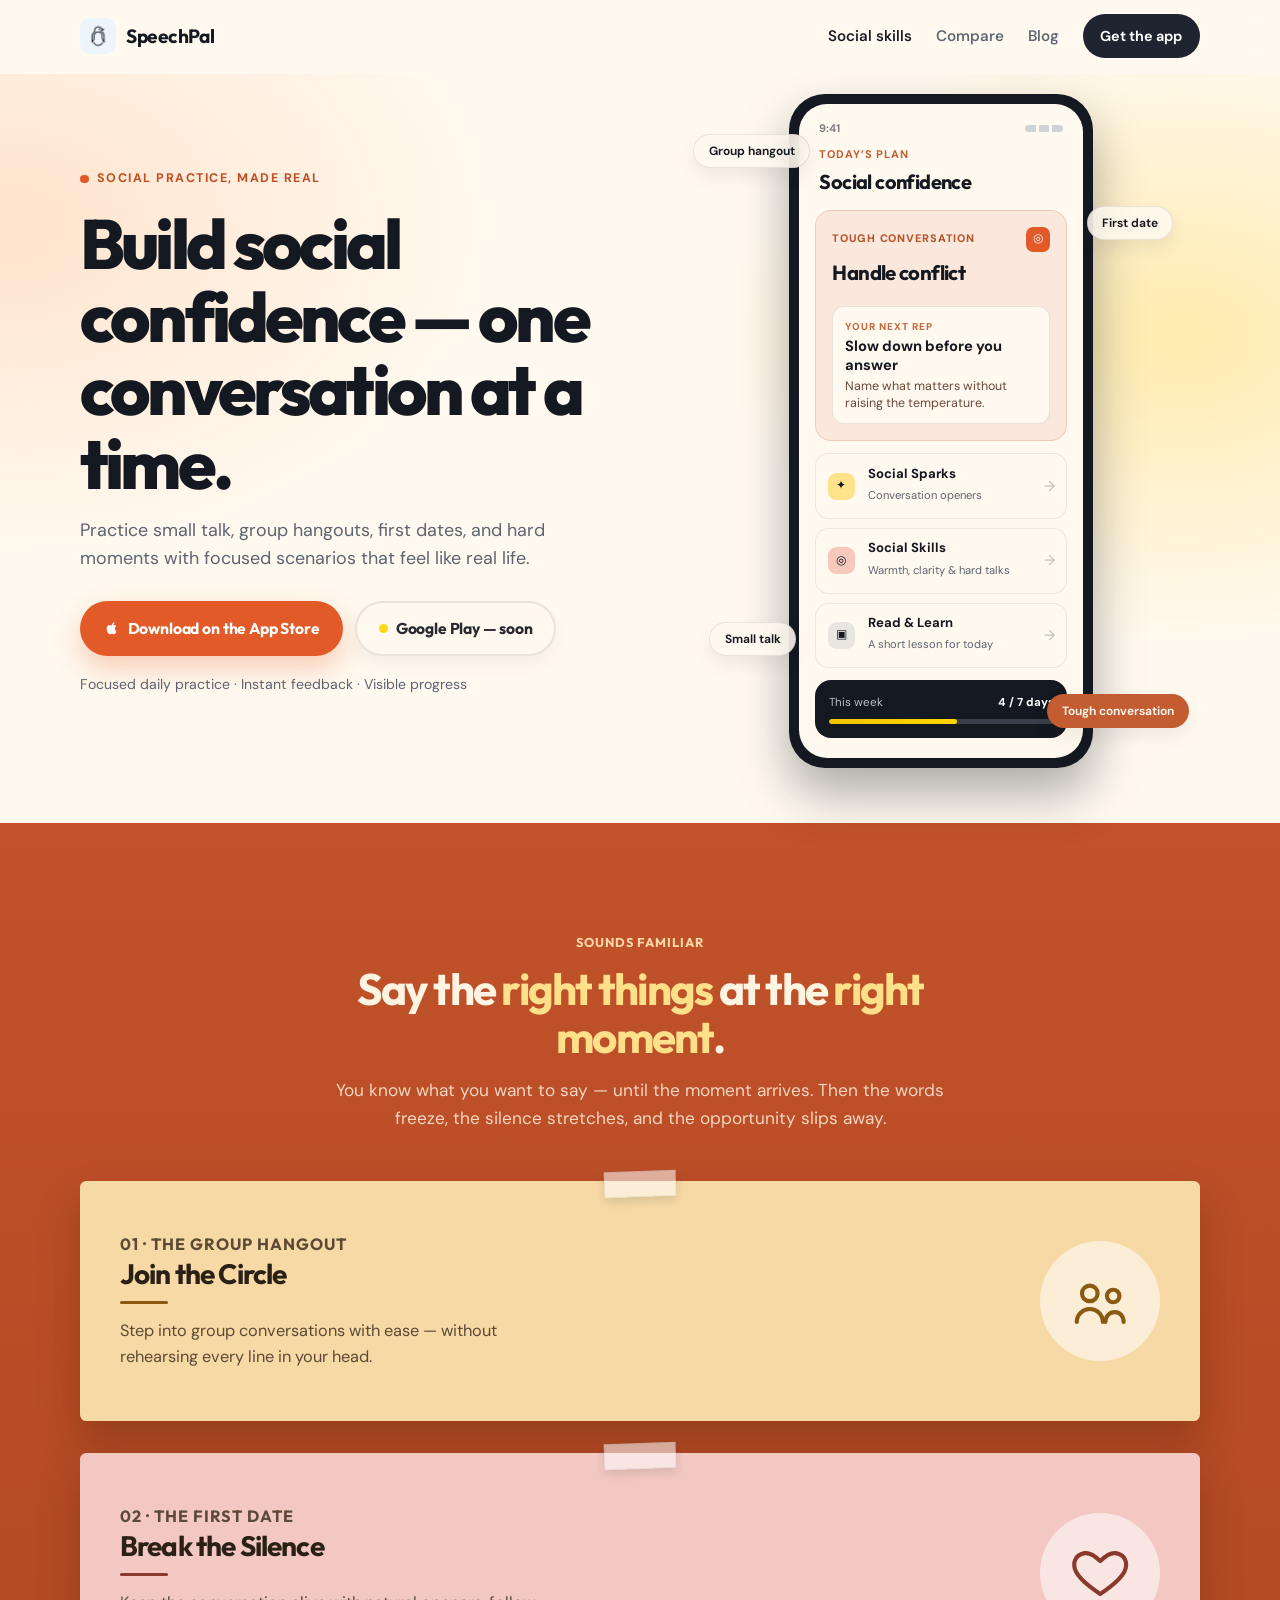
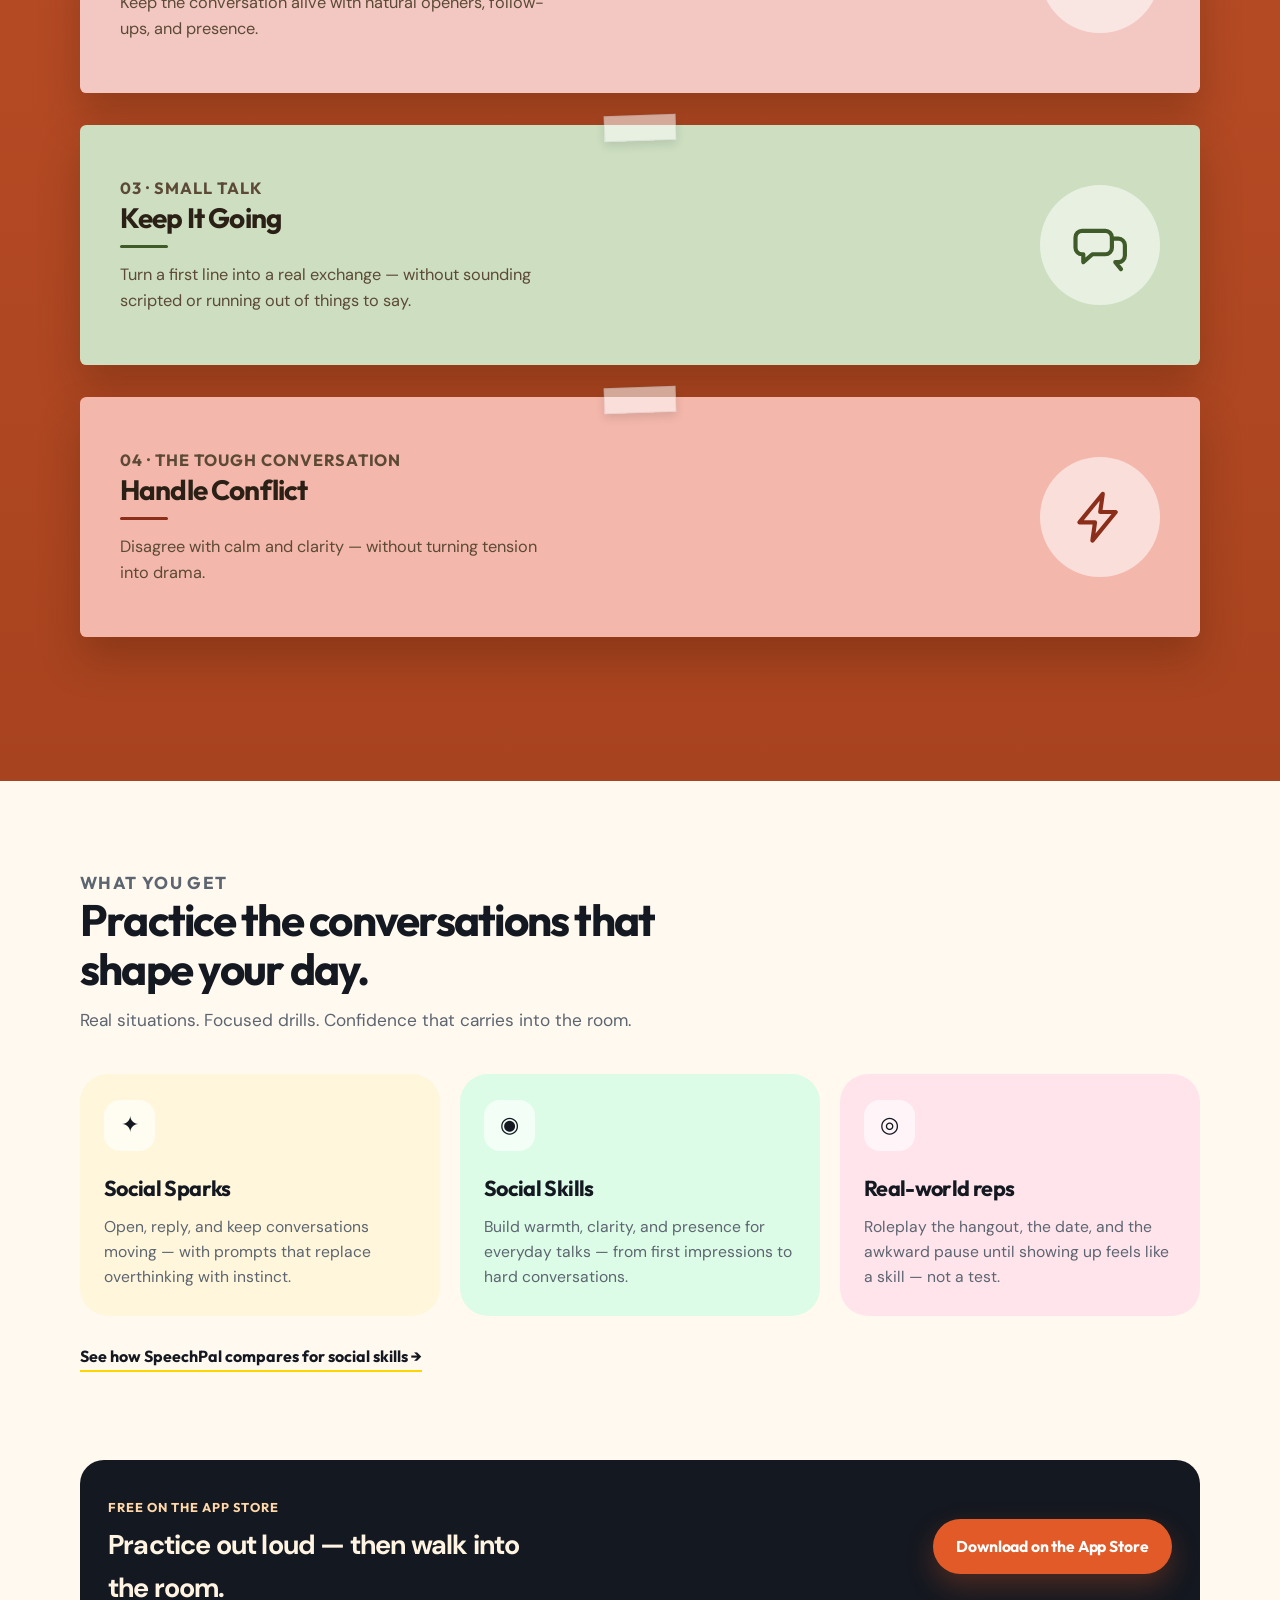
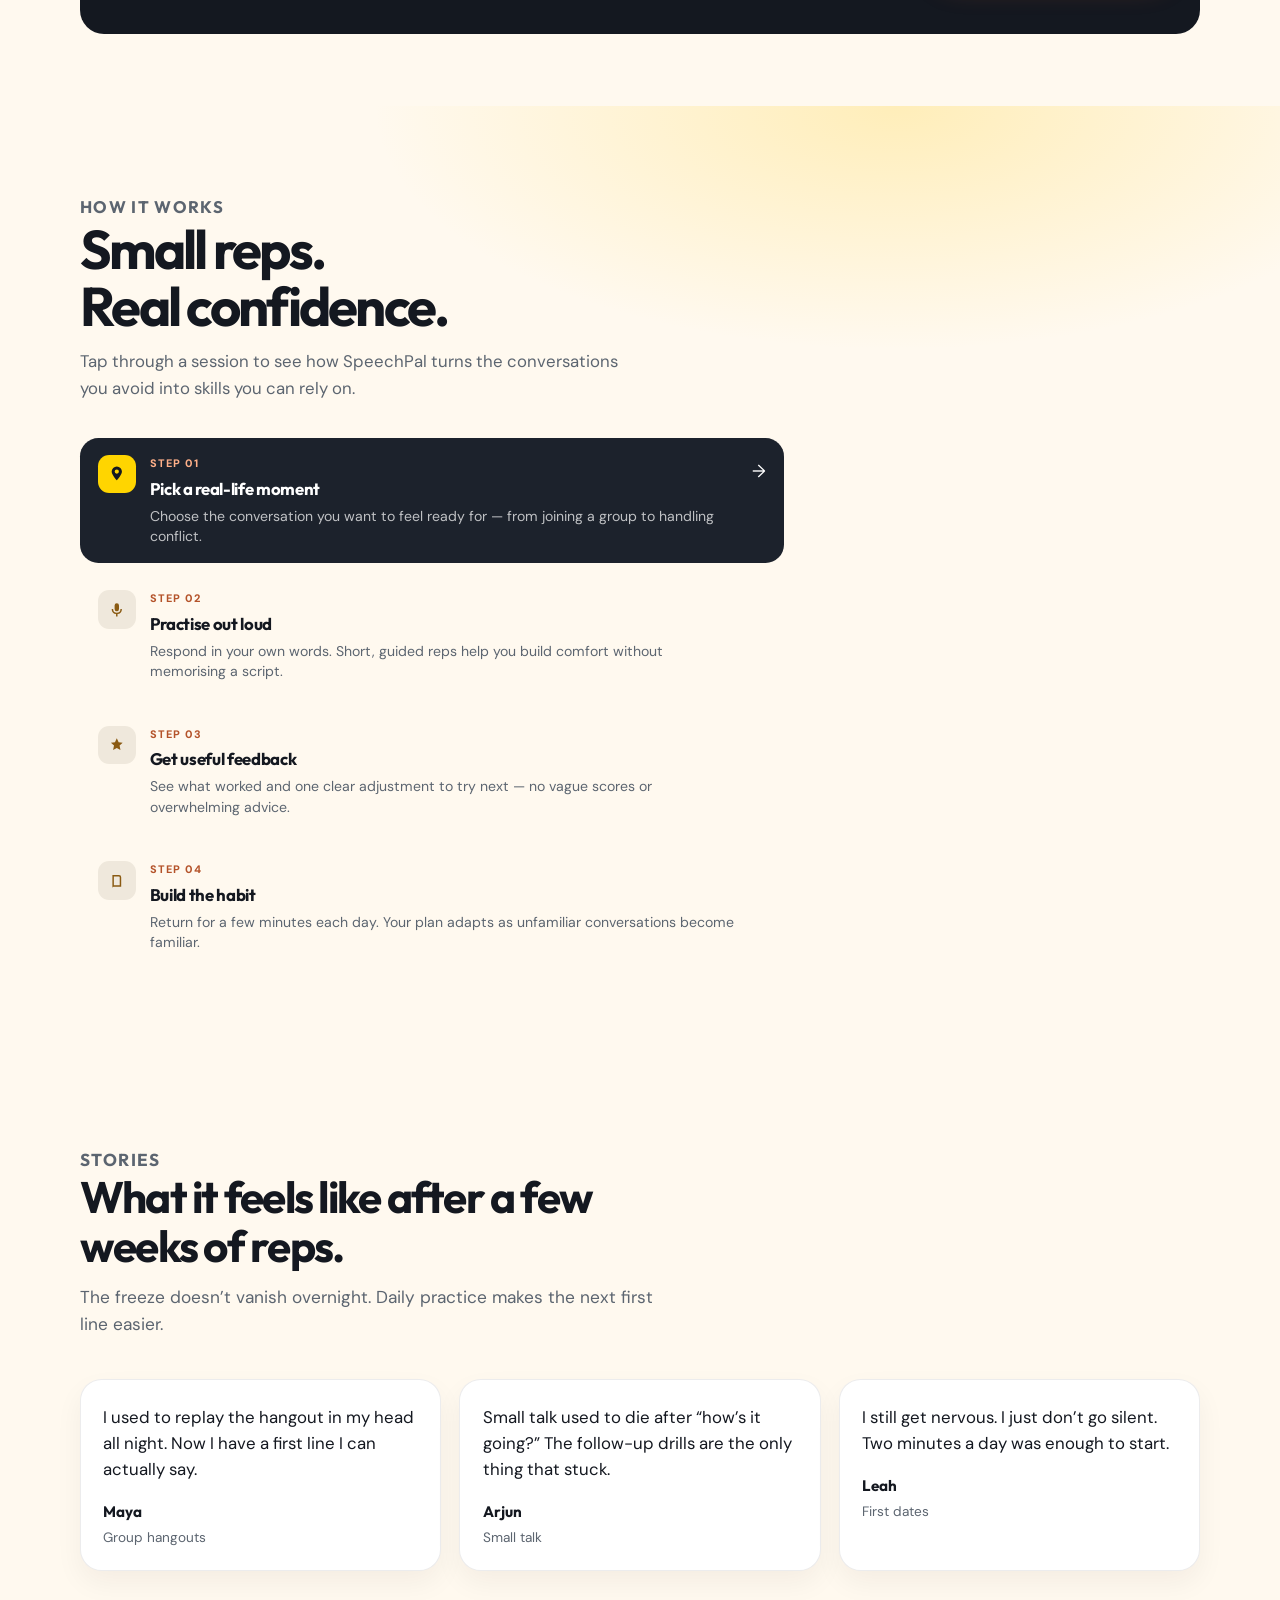
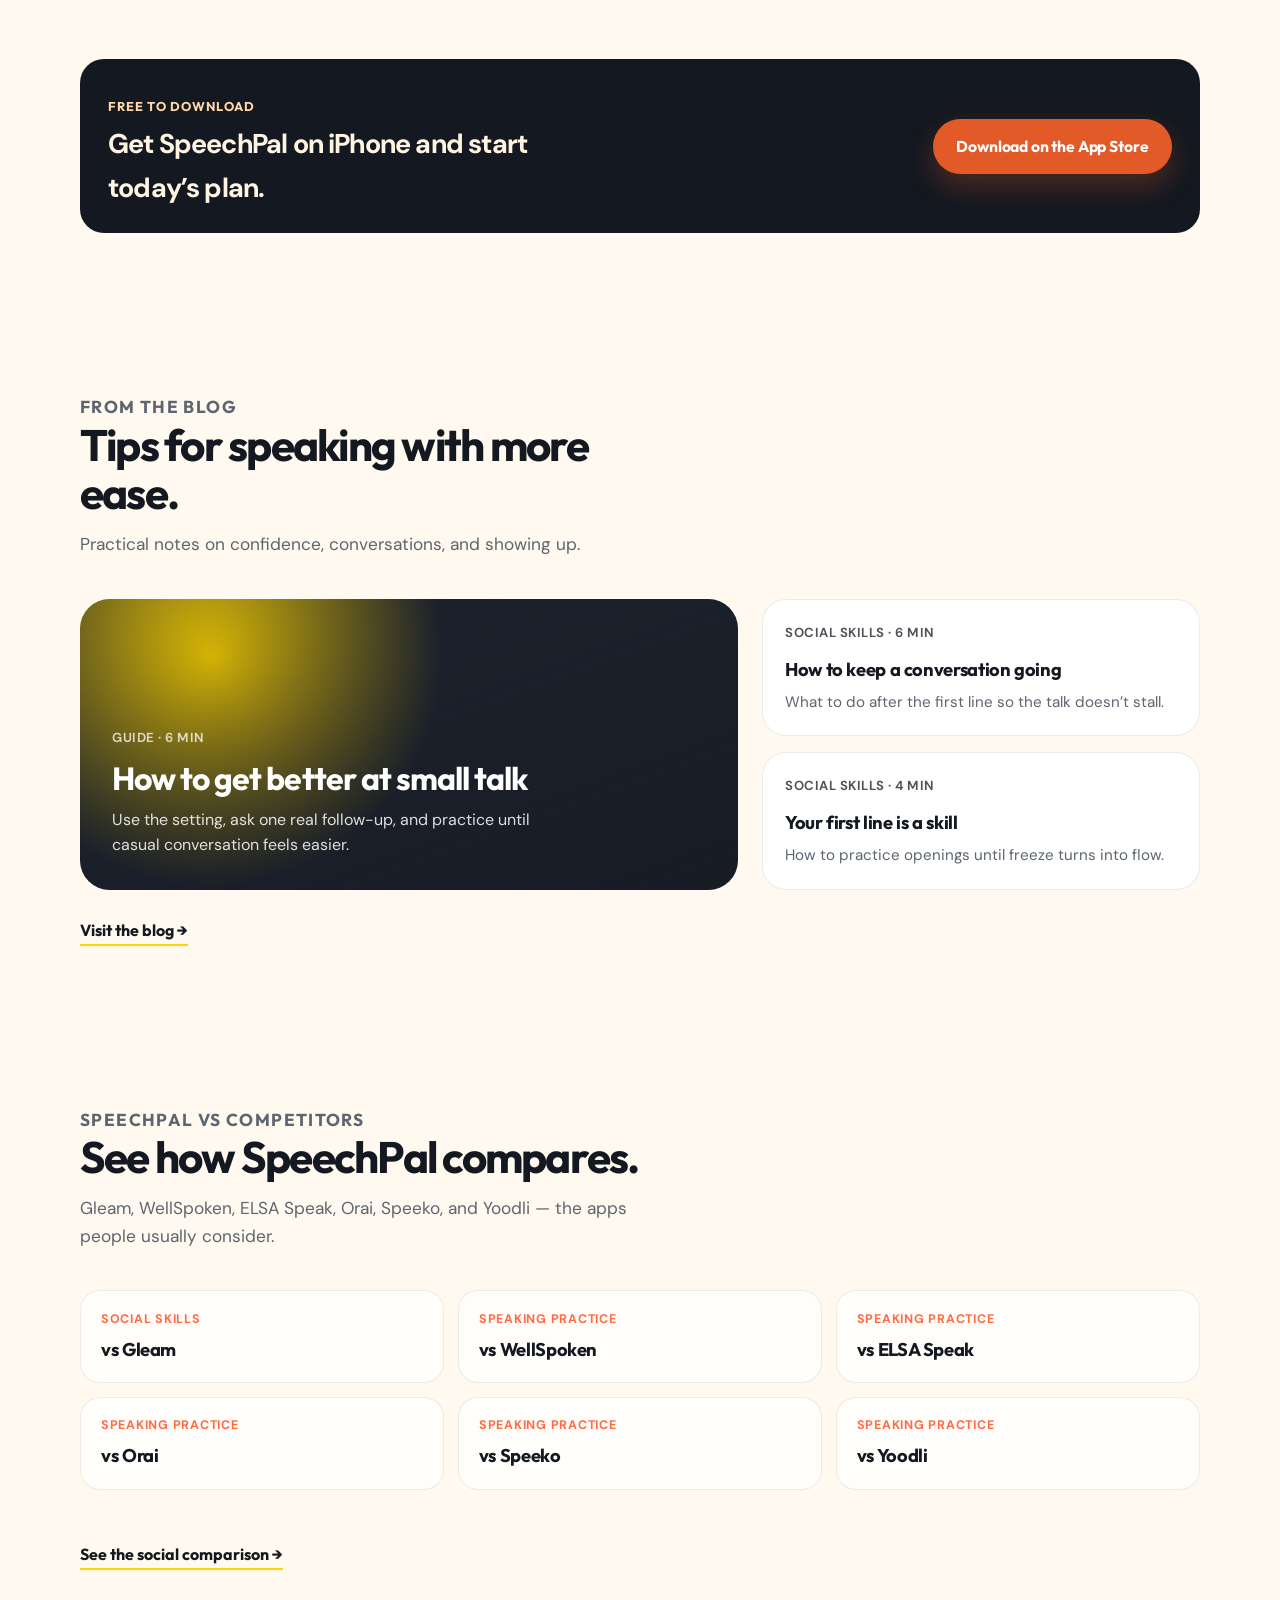
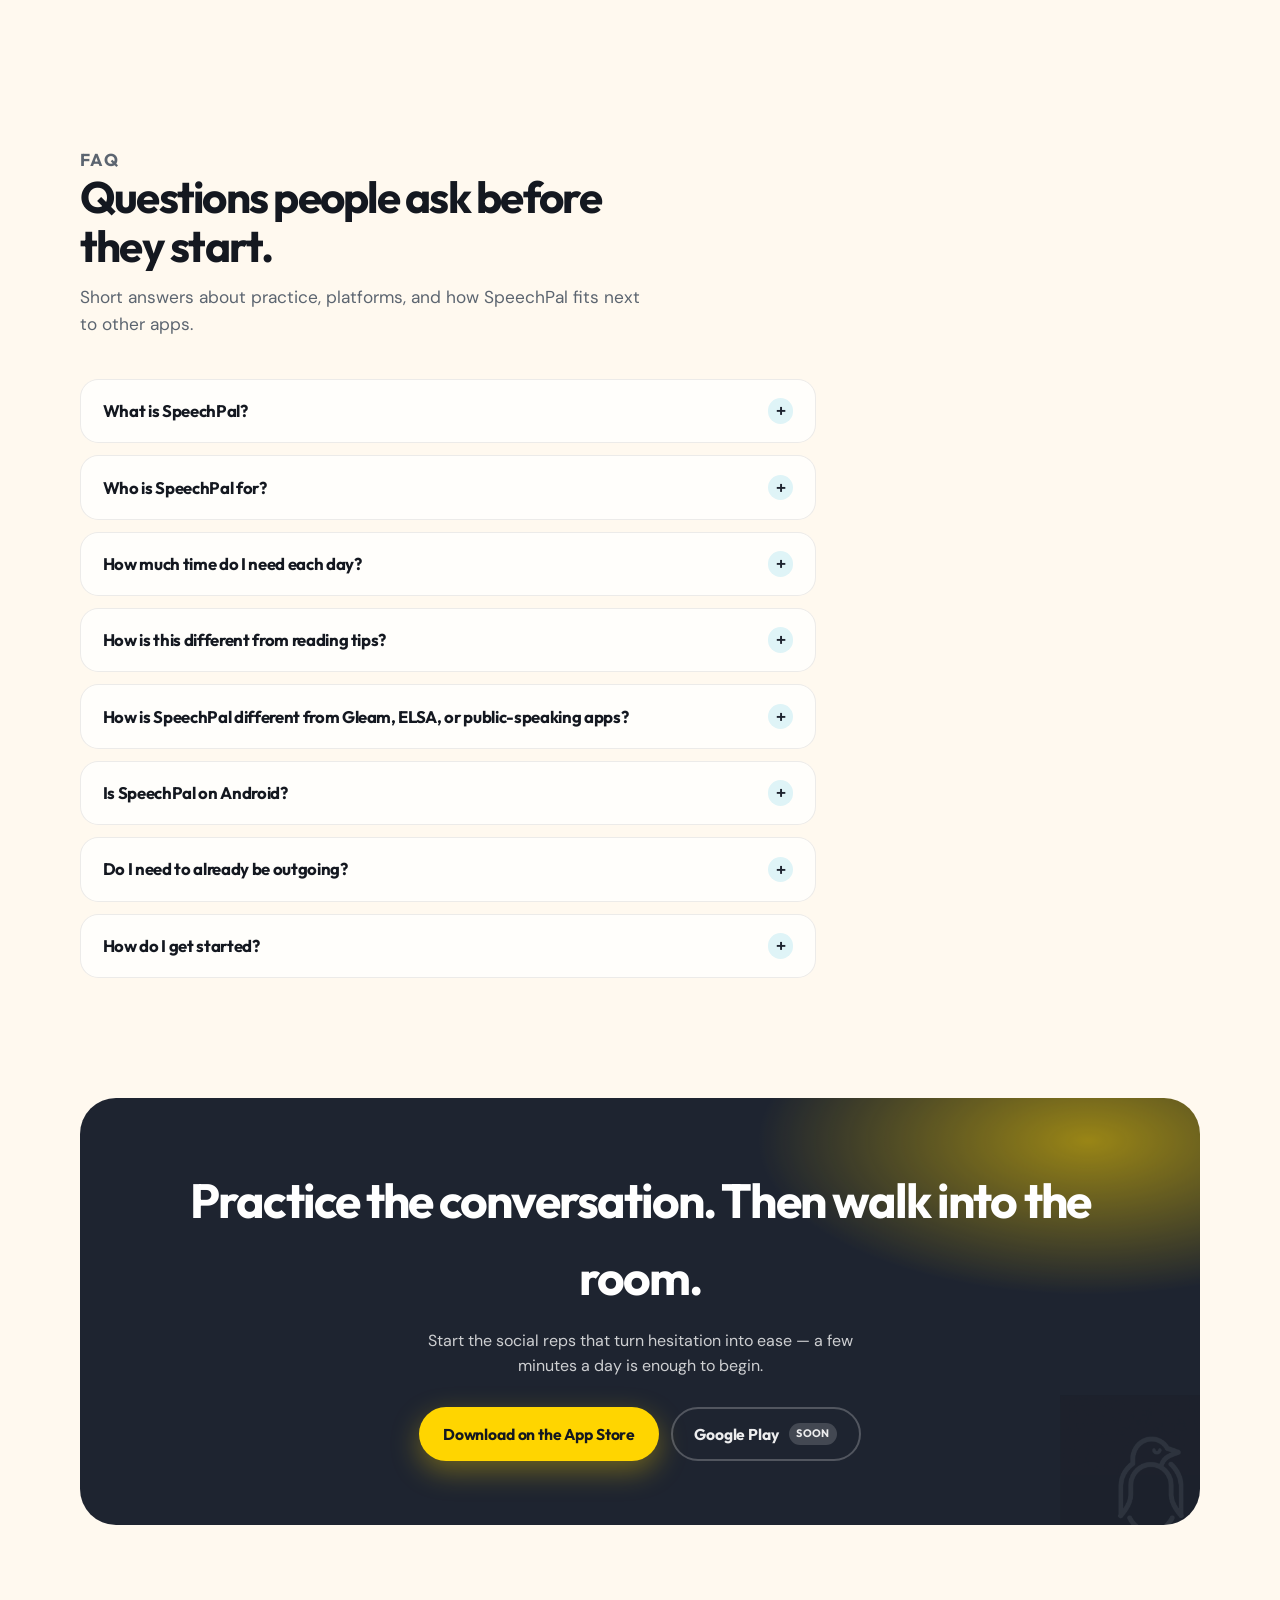
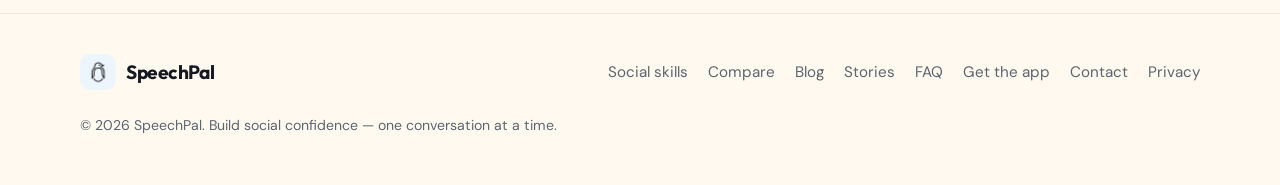
==== commit e186e73d: "Focus the site on social confidence and add stories plus download CTAs." ====
--- a/index.html
+++ b/index.html
@@ -3,14 +3,14 @@
 <head>
   <meta charset="UTF-8" />
   <meta name="viewport" content="width=device-width, initial-scale=1" />
-  <title>SpeechPal — Social confidence and articulation coach</title>
-  <meta name="description" content="SpeechPal is one app with two coaches: social confidence for real conversations, and articulation plus public speaking for clarity on stage and in the room." />
+  <title>SpeechPal — Social Confidence Coach</title>
+  <meta name="description" content="SpeechPal is a social confidence coach for real conversations — small talk, groups, dates, interviews, and everyday moments. Practice until freeze turns into flow." />
   <meta name="theme-color" content="#FFF9EF" />
   <link rel="canonical" href="https://speeechpal.com/" />
   <meta property="og:type" content="website" />
-  <meta property="og:title" content="SpeechPal — One app. Two coaches." />
-  <meta property="og:description" content="Train social confidence, or articulation and public speaking — same daily practice." />
-  <meta property="og:image" content="https://speeechpal.com/assets/home-screen.png" />
+  <meta property="og:title" content="SpeechPal — Social Confidence Coach" />
+  <meta property="og:description" content="Build social confidence, one conversation at a time. Practice real talks until they feel natural." />
+  <meta property="og:image" content="https://speeechpal.com/assets/social-plan-screen.png" />
   <meta name="twitter:card" content="summary_large_image" />
   <link rel="icon" href="assets/logo.png" type="image/png" />
   <link rel="preconnect" href="https://fonts.googleapis.com" />
@@ -24,12 +24,84 @@
     "name": "SpeechPal",
     "operatingSystem": "iOS, Android",
     "applicationCategory": "EducationalApplication",
-    "description": "One app, two coaches: social confidence and articulation plus public speaking.",
+    "description": "A social confidence coach for real conversations — small talk, groups, dates, and hard talks.",
     "offers": {
       "@type": "Offer",
       "price": "0",
       "priceCurrency": "USD"
     }
+  }
+  </script>
+  <script type="application/ld+json">
+  {
+    "@context": "https://schema.org",
+    "@type": "FAQPage",
+    "mainEntity": [
+      {
+        "@type": "Question",
+        "name": "What is SpeechPal?",
+        "acceptedAnswer": {
+          "@type": "Answer",
+          "text": "SpeechPal is a social confidence coach. You practice real conversations out loud — small talk, groups, dates, and hard talks — until freeze turns into a first line."
+        }
+      },
+      {
+        "@type": "Question",
+        "name": "Who is SpeechPal for?",
+        "acceptedAnswer": {
+          "@type": "Answer",
+          "text": "Anyone who knows what they want to say until the moment arrives: joining a group, first dates, networking, interviews, or everyday small talk."
+        }
+      },
+      {
+        "@type": "Question",
+        "name": "How much time do I need each day?",
+        "acceptedAnswer": {
+          "@type": "Answer",
+          "text": "A few minutes. SpeechPal is built around short daily reps: openings, follow-ups, and roleplay for the situations that actually freeze you."
+        }
+      },
+      {
+        "@type": "Question",
+        "name": "How is this different from reading tips?",
+        "acceptedAnswer": {
+          "@type": "Answer",
+          "text": "Tips stay in your head. SpeechPal makes you say the line out loud, get feedback, and repeat until it feels like you."
+        }
+      },
+      {
+        "@type": "Question",
+        "name": "How is SpeechPal different from Gleam, ELSA, or public-speaking apps?",
+        "acceptedAnswer": {
+          "@type": "Answer",
+          "text": "Specialists win on specialty. Gleam is EQ lessons. ELSA is pronunciation. Orai, Speeko, and Yoodli lean public speaking or enterprise roleplay. SpeechPal is spoken practice for real social moments."
+        }
+      },
+      {
+        "@type": "Question",
+        "name": "Is SpeechPal on Android?",
+        "acceptedAnswer": {
+          "@type": "Answer",
+          "text": "SpeechPal is on the App Store for iPhone now. Google Play is coming soon."
+        }
+      },
+      {
+        "@type": "Question",
+        "name": "Do I need to already be outgoing?",
+        "acceptedAnswer": {
+          "@type": "Answer",
+          "text": "No. Social confidence is a skill, not a personality trait. You start with one first line and build from there."
+        }
+      },
+      {
+        "@type": "Question",
+        "name": "How do I get started?",
+        "acceptedAnswer": {
+          "@type": "Answer",
+          "text": "Download SpeechPal on the App Store and start with today’s plan. A few minutes is enough to begin."
+        }
+      }
+    ]
   }
   </script>
 </head>
@@ -46,71 +118,498 @@
         <span></span><span></span><span></span>
       </button>
       <ul class="nav-links" id="nav-links">
-        <li><a href="/social-confidence">Social</a></li>
-        <li><a href="/articulation-coach">Articulation</a></li>
-        <li><a href="/competitors.html">Compare</a></li>
+        <li><a href="/" aria-current="page">Social skills</a></li>
+        <li><a href="/compare-social">Compare</a></li>
         <li><a href="/blog/">Blog</a></li>
-        <li><a class="nav-cta" href="https://apps.apple.com/in/app/speechpal-articulation-coach/id6761626994" rel="noopener noreferrer" target="_blank">Get the app</a></li>
+        <li><a class="nav-cta" href="https://apps.apple.com/in/app/speechpal-social-confidence/id6761626994" rel="noopener noreferrer" target="_blank">Get the app</a></li>
       </ul>
     </div>
   </header>
 
   <main id="main">
-    <section class="hero chooser-hero">
+    <section class="hero hero-scenes">
       <div class="container hero-grid">
         <div class="hero-copy">
-          <div class="hero-brand">
-            <img src="assets/logo.png" alt="SpeechPal penguin logo" width="54" height="54" />
-            <span>SpeechPal</span>
-          </div>
-          <h1>One app. Two coaches.</h1>
-          <p class="hero-lead">Train social confidence, or articulation and public speaking — a few minutes a day, in the same app.</p>
+          <p class="hero-kicker"><span aria-hidden="true"></span> Social practice, made real</p>
+          <h1>Build social confidence — one conversation at a time.</h1>
+          <p class="hero-lead">Practice small talk, group hangouts, first dates, and hard moments with focused scenarios that feel like real life.</p>
           <div class="cta-row">
-            <a class="btn btn-primary" href="https://apps.apple.com/in/app/speechpal-articulation-coach/id6761626994" rel="noopener noreferrer" target="_blank">Download on the App Store</a>
-            <span class="btn btn-secondary btn-soon" aria-disabled="true" title="Google Play coming soon">
-              Google Play <span class="soon-chip">Soon</span>
+            <a class="btn btn-store" href="https://apps.apple.com/in/app/speechpal-social-confidence/id6761626994" rel="noopener noreferrer" target="_blank">
+              <svg viewBox="0 0 24 24" width="16" height="16" aria-hidden="true"><path fill="currentColor" d="M16.4 12.7c0-2.3 1.9-3.4 2-3.5-1.1-1.6-2.8-1.8-3.4-1.8-1.4-.1-2.8.8-3.5.8s-1.8-.8-3-.8c-1.5 0-3 .9-3.8 2.3-1.6 2.8-.4 7 1.2 9.3.8 1.1 1.7 2.3 2.9 2.3 1.2 0 1.6-.7 3-.7s1.8.7 3 .7 2-.1 2.9-2.3c1-.1.2-2 .8-3.1-2.1-.8-2.1-2.4-2.1-2.5zM14.7 6.3c.6-.8 1.1-1.8 1-2.9-1 .1-2.1.7-2.8 1.5-.6.7-1.2 1.8-1 2.8 1.1.1 2.2-.6 2.8-1.4z"/></svg>
+              Download on the App Store
+            </a>
+            <span class="btn btn-play btn-soon" aria-disabled="true" title="Google Play coming soon">
+              <span class="play-dot" aria-hidden="true"></span> Google Play — soon
             </span>
           </div>
-        </div>
-        <div class="hero-visual" aria-hidden="true">
-          <div class="phone-glow"></div>
-          <div class="phone-frame">
-            <img src="assets/home-screen.png" alt="" width="300" height="650" />
+          <p class="hero-points">Focused daily practice · Instant feedback · Visible progress</p>
+        </div>
+        <div class="hero-visual">
+          <div class="scene-stage">
+            <div class="scene-chip-layer">
+              <button class="scene-chip chip-group" type="button" data-scene="group" aria-pressed="false">Group hangout</button>
+              <button class="scene-chip chip-date" type="button" data-scene="date" aria-pressed="false">First date</button>
+              <button class="scene-chip chip-talk" type="button" data-scene="smalltalk" aria-pressed="false">Small talk</button>
+              <button class="scene-chip chip-conflict is-active" type="button" data-scene="conflict" aria-pressed="true">Tough conversation</button>
+            </div>
+
+            <div class="phone-device" id="hero-phone">
+              <div class="phone-screen">
+                <div class="phone-status">
+                  <span>9:41</span>
+                  <span class="phone-status-dots" aria-hidden="true"></span>
+                </div>
+                <p class="phone-plan-label">Today’s plan</p>
+                <h2 class="phone-plan-title">Social confidence</h2>
+                <article class="phone-featured" id="scene-card">
+                  <div class="phone-featured-top">
+                    <span class="phone-featured-label" id="scene-label">Tough conversation</span>
+                    <span class="phone-featured-icon" aria-hidden="true">◎</span>
+                  </div>
+                  <h3 id="scene-title">Handle conflict</h3>
+                  <div class="phone-rep">
+                    <p class="phone-next-label">Your next rep</p>
+                    <p class="phone-next" id="scene-next">Slow down before you answer</p>
+                    <p class="phone-hint" id="scene-hint">Name what matters without raising the temperature.</p>
+                  </div>
+                </article>
+                <ul class="phone-lanes">
+                  <li>
+                    <span class="lane-icon lane-spark" aria-hidden="true">✦</span>
+                    <span>
+                      <strong>Social Sparks</strong>
+                      <small>Conversation openers</small>
+                    </span>
+                    <span class="lane-go" aria-hidden="true">→</span>
+                  </li>
+                  <li>
+                    <span class="lane-icon lane-skills" aria-hidden="true">◎</span>
+                    <span>
+                      <strong>Social Skills</strong>
+                      <small>Warmth, clarity &amp; hard talks</small>
+                    </span>
+                    <span class="lane-go" aria-hidden="true">→</span>
+                  </li>
+                  <li>
+                    <span class="lane-icon lane-read" aria-hidden="true">▣</span>
+                    <span>
+                      <strong>Read &amp; Learn</strong>
+                      <small>A short lesson for today</small>
+                    </span>
+                    <span class="lane-go" aria-hidden="true">→</span>
+                  </li>
+                </ul>
+                <div class="phone-week">
+                  <div class="phone-week-copy">
+                    <span>This week</span>
+                    <strong>4 / 7 days</strong>
+                  </div>
+                  <div class="phone-week-bar" aria-hidden="true"><span></span></div>
+                </div>
+              </div>
+            </div>
           </div>
         </div>
       </div>
     </section>
 
-    <section class="section paths" id="paths">
+    <section class="section problem" id="problem">
+      <div class="container">
+        <div class="reveal problem-intro">
+          <p class="eyebrow">Sounds familiar</p>
+          <h2>Say the <em>right things</em> at the <em>right moment</em>.</h2>
+          <p class="prose-lead">You know what you want to say — until the moment arrives. Then the words freeze, the silence stretches, and the opportunity slips away.</p>
+        </div>
+
+        <div class="scenario-stack">
+          <article class="scenario-card reveal" style="--i:0; --card-color:#f6d9a4; --icon-color:#8a5a12; --rot:-0.6deg;">
+            <div class="scenario-copy">
+              <p class="scenario-label">01 · The group hangout</p>
+              <h3>Join the Circle</h3>
+              <div class="underline" aria-hidden="true"></div>
+              <p>Step into group conversations with ease — without rehearsing every line in your head.</p>
+            </div>
+            <div class="scenario-illustration" aria-hidden="true">
+              <svg viewBox="0 0 24 24"><circle cx="8" cy="9" r="3"/><circle cx="17" cy="10" r="2.4"/><path d="M3 20c0-3 2.5-5 5-5s5 2 5 5"/><path d="M14 20c0-2.2 1.6-3.8 3.6-3.8s3.4 1.6 3.4 3.8"/></svg>
+            </div>
+          </article>
+
+          <article class="scenario-card reveal" style="--i:1; --card-color:#f3c8c2; --icon-color:#8a3a2c; --rot:0.5deg;">
+            <div class="scenario-copy">
+              <p class="scenario-label">02 · The first date</p>
+              <h3>Break the Silence</h3>
+              <div class="underline" aria-hidden="true"></div>
+              <p>Keep the conversation alive with natural openers, follow-ups, and presence.</p>
+            </div>
+            <div class="scenario-illustration" aria-hidden="true">
+              <svg viewBox="0 0 24 24"><path d="M12 20s-7-4.35-9.3-8.6C1 8 2.6 4.8 6 4.3c2-.3 3.6.7 6 3 2.4-2.3 4-3.3 6-3 3.4.5 5 3.7 3.3 7.1C19 15.65 12 20 12 20Z"/></svg>
+            </div>
+          </article>
+
+          <article class="scenario-card reveal" style="--i:2; --card-color:#cddfc0; --icon-color:#3f5b2a; --rot:-0.4deg;">
+            <div class="scenario-copy">
+              <p class="scenario-label">03 · Small talk</p>
+              <h3>Keep It Going</h3>
+              <div class="underline" aria-hidden="true"></div>
+              <p>Turn a first line into a real exchange — without sounding scripted or running out of things to say.</p>
+            </div>
+            <div class="scenario-illustration" aria-hidden="true">
+              <svg viewBox="0 0 24 24"><path d="M5 6.5h9A2.5 2.5 0 0 1 16.5 9v4A2.5 2.5 0 0 1 14 15.5H9l-3.5 3v-3H5A2.5 2.5 0 0 1 2.5 13V9A2.5 2.5 0 0 1 5 6.5Z"/><path d="M16.5 9.5H19A2.5 2.5 0 0 1 21.5 12v4A2.5 2.5 0 0 1 19 18.5h-1.2L20 21.2"/></svg>
+            </div>
+          </article>
+
+          <article class="scenario-card reveal" style="--i:3; --card-color:#f4b7ab; --icon-color:#8c2f1a; --rot:0.55deg;">
+            <div class="scenario-copy">
+              <p class="scenario-label">04 · The tough conversation</p>
+              <h3>Handle Conflict</h3>
+              <div class="underline" aria-hidden="true"></div>
+              <p>Disagree with calm and clarity — without turning tension into drama.</p>
+            </div>
+            <div class="scenario-illustration" aria-hidden="true">
+              <svg viewBox="0 0 24 24"><path d="M13 3 4 14h6l-1 7 9-11h-6l1-7Z"/></svg>
+            </div>
+          </article>
+        </div>
+      </div>
+    </section>
+
+    <section class="section" id="features">
       <div class="container">
         <div class="section-head reveal">
-          <p class="eyebrow">Pick your path</p>
-          <h2>Where do you want to get better first?</h2>
-          <p>Same app. Same daily practice. Two ways in — choose the coach that matches what you’re working on.</p>
-        </div>
-        <div class="path-grid">
-          <a class="path-card path-card-social reveal" href="/social-confidence">
-            <p class="eyebrow">Social skills</p>
-            <h2>Social confidence coach</h2>
-            <p>Practice the conversations that freeze you — small talk, groups, dates, and hard talks.</p>
-            <ul>
-              <li>Open and keep a conversation going</li>
-              <li>Show up in groups without overthinking</li>
-              <li>Handle first impressions and conflict</li>
-            </ul>
-            <span class="path-go">Explore social skills →</span>
+          <p class="eyebrow">What you get</p>
+          <h2>Practice the conversations that shape your day.</h2>
+          <p>Real situations. Focused drills. Confidence that carries into the room.</p>
+        </div>
+        <div class="features-row">
+          <article class="feature reveal">
+            <div class="feature-icon" aria-hidden="true">✦</div>
+            <h3>Social Sparks</h3>
+            <p>Open, reply, and keep conversations moving — with prompts that replace overthinking with instinct.</p>
+          </article>
+          <article class="feature reveal">
+            <div class="feature-icon" aria-hidden="true">◉</div>
+            <h3>Social Skills</h3>
+            <p>Build warmth, clarity, and presence for everyday talks — from first impressions to hard conversations.</p>
+          </article>
+          <article class="feature reveal">
+            <div class="feature-icon" aria-hidden="true">◎</div>
+            <h3>Real-world reps</h3>
+            <p>Roleplay the hangout, the date, and the awkward pause until showing up feels like a skill — not a test.</p>
+          </article>
+        </div>
+        <a class="section-link" href="/compare-social">See how SpeechPal compares for social skills →</a>
+      </div>
+    </section>
+
+    <aside class="download-strip">
+      <div class="container download-strip-inner reveal">
+        <div>
+          <p class="eyebrow">Free on the App Store</p>
+          <h2>Practice out loud — then walk into the room.</h2>
+        </div>
+        <a class="btn btn-store" href="https://apps.apple.com/in/app/speechpal-social-confidence/id6761626994" rel="noopener noreferrer" target="_blank">Download on the App Store</a>
+      </div>
+    </aside>
+
+    <section class="section how how-session" id="how">
+      <div class="container">
+        <div class="how-session-head reveal">
+          <p class="eyebrow">How it works</p>
+          <h2>Small reps.<br />Real confidence.</h2>
+          <p>Tap through a session to see how SpeechPal turns the conversations you avoid into skills you can rely on.</p>
+        </div>
+
+        <ol class="how-steps reveal">
+          <li>
+            <button class="how-step is-active" type="button" data-step="0" aria-pressed="true">
+              <span class="how-step-icon" aria-hidden="true">
+                <svg viewBox="0 0 24 24"><path d="M12 21s7-7.2 7-12a7 7 0 1 0-14 0c0 4.8 7 12 7 12Zm0-9.2A2.8 2.8 0 1 1 12 6a2.8 2.8 0 0 1 0 5.8Z"/></svg>
+              </span>
+              <span class="how-step-copy">
+                <small>Step 01</small>
+                <strong>Pick a real-life moment</strong>
+                <span>Choose the conversation you want to feel ready for — from joining a group to handling conflict.</span>
+              </span>
+              <span class="how-step-go" aria-hidden="true">→</span>
+            </button>
+            <article class="session-panel" data-step="0" hidden>
+              <div class="session-meta">
+                <span class="session-badge" aria-hidden="true">✦</span>
+                <div>
+                  <p>Choose your focus</p>
+                  <strong>SpeechPal session</strong>
+                </div>
+                <span class="session-num">01</span>
+              </div>
+              <h3>What do you want to practise?</h3>
+              <div class="session-options">
+                <button class="session-option is-on" type="button"><span class="opt-mark">✓</span> Joining a group</button>
+                <button class="session-option" type="button"><span class="opt-mark">2</span> Keeping small talk going</button>
+                <button class="session-option" type="button"><span class="opt-mark">3</span> Speaking up clearly</button>
+              </div>
+              <div class="session-foot">
+                <span>1 of 4</span>
+                <button class="session-next" type="button" data-next="1">Next step →</button>
+              </div>
+            </article>
+          </li>
+          <li>
+            <button class="how-step" type="button" data-step="1" aria-pressed="false">
+              <span class="how-step-icon" aria-hidden="true">
+                <svg viewBox="0 0 24 24"><path d="M12 14a3 3 0 0 0 3-3V6a3 3 0 0 0-6 0v5a3 3 0 0 0 3 3Zm5-3a5 5 0 0 1-10 0H5a7 7 0 0 0 6 6.9V21h2v-3.1A7 7 0 0 0 19 11h-2Z"/></svg>
+              </span>
+              <span class="how-step-copy">
+                <small>Step 02</small>
+                <strong>Practise out loud</strong>
+                <span>Respond in your own words. Short, guided reps help you build comfort without memorising a script.</span>
+              </span>
+              <span class="how-step-go" aria-hidden="true">→</span>
+            </button>
+            <article class="session-panel" data-step="1" hidden>
+              <div class="session-meta">
+                <span class="session-badge" aria-hidden="true">◉</span>
+                <div>
+                  <p>Your practice rep</p>
+                  <strong>SpeechPal session</strong>
+                </div>
+                <span class="session-num">02</span>
+              </div>
+              <h3>“Hey, how do you all know each other?”</h3>
+              <div class="session-options">
+                <button class="session-option is-on" type="button"><span class="opt-mark">✓</span> Tap to speak</button>
+                <button class="session-option" type="button"><span class="opt-mark">2</span> Try a warmer tone</button>
+                <button class="session-option" type="button"><span class="opt-mark">3</span> Keep it under 20 sec</button>
+              </div>
+              <div class="session-foot">
+                <span>2 of 4</span>
+                <button class="session-next" type="button" data-next="2">Next step →</button>
+              </div>
+            </article>
+          </li>
+          <li>
+            <button class="how-step" type="button" data-step="2" aria-pressed="false">
+              <span class="how-step-icon" aria-hidden="true">
+                <svg viewBox="0 0 24 24"><path d="M12 3 9.5 8.5 4 9.2l4.2 3.8L7 19l5-2.8L17 19l-1.2-6L20 9.2l-5.5-.7L12 3Z"/></svg>
+              </span>
+              <span class="how-step-copy">
+                <small>Step 03</small>
+                <strong>Get useful feedback</strong>
+                <span>See what worked and one clear adjustment to try next — no vague scores or overwhelming advice.</span>
+              </span>
+              <span class="how-step-go" aria-hidden="true">→</span>
+            </button>
+            <article class="session-panel" data-step="2" hidden>
+              <div class="session-meta">
+                <span class="session-badge" aria-hidden="true">◎</span>
+                <div>
+                  <p>Instant feedback</p>
+                  <strong>SpeechPal session</strong>
+                </div>
+                <span class="session-num">03</span>
+              </div>
+              <h3>You sounded open and curious.</h3>
+              <div class="session-options">
+                <button class="session-option is-on" type="button"><span class="opt-mark">✓</span> Clear opening</button>
+                <button class="session-option is-on" type="button"><span class="opt-mark">✓</span> Natural pace</button>
+                <button class="session-option" type="button"><span class="opt-mark">3</span> Try one follow-up</button>
+              </div>
+              <div class="session-foot">
+                <span>3 of 4</span>
+                <button class="session-next" type="button" data-next="3">Next step →</button>
+              </div>
+            </article>
+          </li>
+          <li>
+            <button class="how-step" type="button" data-step="3" aria-pressed="false">
+              <span class="how-step-icon" aria-hidden="true">
+                <svg viewBox="0 0 24 24"><path d="M6 4h9a3 3 0 0 1 3 3v13H8a2 2 0 0 0-2 2V4Zm2 3v11.5A3.5 3.5 0 0 1 8 18h8V7a1 1 0 0 0-1-1H8Z"/></svg>
+              </span>
+              <span class="how-step-copy">
+                <small>Step 04</small>
+                <strong>Build the habit</strong>
+                <span>Return for a few minutes each day. Your plan adapts as unfamiliar conversations become familiar.</span>
+              </span>
+              <span class="how-step-go" aria-hidden="true">→</span>
+            </button>
+            <article class="session-panel" data-step="3" hidden>
+              <div class="session-meta">
+                <span class="session-badge" aria-hidden="true">▣</span>
+                <div>
+                  <p>This week</p>
+                  <strong>SpeechPal session</strong>
+                </div>
+                <span class="session-num">04</span>
+              </div>
+              <h3>4-day practice streak</h3>
+              <div class="streak-row" aria-label="Practice streak Monday to Sunday">
+                <span class="streak-day is-on">M</span>
+                <span class="streak-day is-on">T</span>
+                <span class="streak-day is-on">W</span>
+                <span class="streak-day is-on">T</span>
+                <span class="streak-day">F</span>
+                <span class="streak-day">S</span>
+                <span class="streak-day">S</span>
+              </div>
+              <div class="session-foot">
+                <span>4 of 4</span>
+                <button class="session-next" type="button" data-next="0">Start again →</button>
+              </div>
+            </article>
+          </li>
+        </ol>
+      </div>
+    </section>
+
+    <section class="section quotes" id="stories">
+      <div class="container">
+        <div class="section-head reveal">
+          <p class="eyebrow">Stories</p>
+          <h2>What it feels like after a few weeks of reps.</h2>
+          <p>The freeze doesn’t vanish overnight. Daily practice makes the next first line easier.</p>
+        </div>
+        <div class="quotes-grid reveal">
+          <figure class="quote-card">
+            <blockquote>I used to replay the hangout in my head all night. Now I have a first line I can actually say.</blockquote>
+            <figcaption>
+              <strong>Maya</strong>
+              <span>Group hangouts</span>
+            </figcaption>
+          </figure>
+          <figure class="quote-card">
+            <blockquote>Small talk used to die after “how’s it going?” The follow-up drills are the only thing that stuck.</blockquote>
+            <figcaption>
+              <strong>Arjun</strong>
+              <span>Small talk</span>
+            </figcaption>
+          </figure>
+          <figure class="quote-card">
+            <blockquote>I still get nervous. I just don’t go silent. Two minutes a day was enough to start.</blockquote>
+            <figcaption>
+              <strong>Leah</strong>
+              <span>First dates</span>
+            </figcaption>
+          </figure>
+        </div>
+      </div>
+    </section>
+
+    <aside class="download-strip">
+      <div class="container download-strip-inner reveal">
+        <div>
+          <p class="eyebrow">Free to download</p>
+          <h2>Get SpeechPal on iPhone and start today’s plan.</h2>
+        </div>
+        <a class="btn btn-store" href="https://apps.apple.com/in/app/speechpal-social-confidence/id6761626994" rel="noopener noreferrer" target="_blank">Download on the App Store</a>
+      </div>
+    </aside>
+
+    <section class="section" id="blog">
+      <div class="container">
+        <div class="section-head reveal">
+          <p class="eyebrow">From the blog</p>
+          <h2>Tips for speaking with more ease.</h2>
+          <p>Practical notes on confidence, conversations, and showing up.</p>
+        </div>
+        <div class="blog-teaser-grid reveal">
+          <a class="blog-feature" href="/blog/how-to-get-better-at-small-talk.html">
+            <div class="meta">Guide · 6 min</div>
+            <h3>How to get better at small talk</h3>
+            <p>Use the setting, ask one real follow-up, and practice until casual conversation feels easier.</p>
           </a>
-          <a class="path-card path-card-speak reveal" href="/articulation-coach">
-            <p class="eyebrow">Articulation · Public speaking</p>
-            <h2>Articulation coach</h2>
-            <p>Speak more clearly and own the room — drills for clarity, interviews, meetings, and the stage.</p>
-            <ul>
-              <li>Speak clearly without mumbling</li>
-              <li>Steady your delivery under pressure</li>
-              <li>Rehearse presentations and interviews</li>
-            </ul>
-            <span class="path-go">Explore articulation →</span>
+          <div class="blog-side">
+            <a class="blog-mini" href="/blog/how-to-keep-a-conversation-going.html">
+              <div class="meta">Social skills · 6 min</div>
+              <h3>How to keep a conversation going</h3>
+              <p>What to do after the first line so the talk doesn’t stall.</p>
+            </a>
+            <a class="blog-mini" href="/blog/first-line-confidence.html">
+              <div class="meta">Social skills · 4 min</div>
+              <h3>Your first line is a skill</h3>
+              <p>How to practice openings until freeze turns into flow.</p>
+            </a>
+          </div>
+        </div>
+        <a class="section-link" href="/blog/">Visit the blog →</a>
+      </div>
+    </section>
+
+    <section class="section compare-teaser" id="compare">
+      <div class="container">
+        <div class="section-head reveal">
+          <p class="eyebrow">SpeechPal vs competitors</p>
+          <h2>See how SpeechPal compares.</h2>
+          <p>Gleam, WellSpoken, ELSA Speak, Orai, Speeko, and Yoodli — the apps people usually consider.</p>
+        </div>
+        <div class="rival-picker-grid reveal">
+          <a class="rival-pick" href="/compare-social#vs-gleam">
+            <span class="rival-pick-lane">Social skills</span>
+            <strong>vs Gleam</strong>
           </a>
+          <a class="rival-pick" href="/compare-social#vs-wellspoken">
+            <span class="rival-pick-lane">Speaking practice</span>
+            <strong>vs WellSpoken</strong>
+          </a>
+          <a class="rival-pick" href="/compare-social#vs-elsa">
+            <span class="rival-pick-lane">Speaking practice</span>
+            <strong>vs ELSA Speak</strong>
+          </a>
+          <a class="rival-pick" href="/compare-social#vs-orai">
+            <span class="rival-pick-lane">Speaking practice</span>
+            <strong>vs Orai</strong>
+          </a>
+          <a class="rival-pick" href="/compare-social#vs-speeko">
+            <span class="rival-pick-lane">Speaking practice</span>
+            <strong>vs Speeko</strong>
+          </a>
+          <a class="rival-pick" href="/compare-social#vs-yoodli">
+            <span class="rival-pick-lane">Speaking practice</span>
+            <strong>vs Yoodli</strong>
+          </a>
+        </div>
+        <a class="section-link" href="/compare-social">See the social comparison →</a>
+      </div>
+    </section>
+
+    <section class="section faq" id="faq">
+      <div class="container">
+        <div class="section-head reveal">
+          <p class="eyebrow">FAQ</p>
+          <h2>Questions people ask before they start.</h2>
+          <p>Short answers about practice, platforms, and how SpeechPal fits next to other apps.</p>
+        </div>
+        <div class="faq-list reveal">
+          <details class="faq-item">
+            <summary>What is SpeechPal?</summary>
+            <p>SpeechPal is a social confidence coach. You practice real conversations out loud — small talk, groups, dates, and hard talks — until freeze turns into a first line.</p>
+          </details>
+          <details class="faq-item">
+            <summary>Who is SpeechPal for?</summary>
+            <p>Anyone who knows what they want to say until the moment arrives: joining a group, first dates, networking, interviews, or everyday small talk.</p>
+          </details>
+          <details class="faq-item">
+            <summary>How much time do I need each day?</summary>
+            <p>A few minutes. SpeechPal is built around short daily reps: openings, follow-ups, and roleplay for the situations that actually freeze you.</p>
+          </details>
+          <details class="faq-item">
+            <summary>How is this different from reading tips?</summary>
+            <p>Tips stay in your head. SpeechPal makes you say the line out loud, get feedback, and repeat until it feels like you.</p>
+          </details>
+          <details class="faq-item">
+            <summary>How is SpeechPal different from Gleam, ELSA, or public-speaking apps?</summary>
+            <p>Specialists win on specialty. Gleam is EQ lessons. ELSA is pronunciation. Orai, Speeko, and Yoodli lean public speaking or enterprise roleplay. SpeechPal is spoken practice for real social moments.</p>
+          </details>
+          <details class="faq-item">
+            <summary>Is SpeechPal on Android?</summary>
+            <p>SpeechPal is on the App Store for iPhone now. Google Play is coming soon.</p>
+          </details>
+          <details class="faq-item">
+            <summary>Do I need to already be outgoing?</summary>
+            <p>No. Social confidence is a skill, not a personality trait. You start with one first line and build from there.</p>
+          </details>
+          <details class="faq-item">
+            <summary>How do I get started?</summary>
+            <p>Download SpeechPal on the <a href="https://apps.apple.com/in/app/speechpal-social-confidence/id6761626994" rel="noopener noreferrer" target="_blank">App Store</a> and start with today’s plan. A few minutes is enough to begin.</p>
+          </details>
         </div>
       </div>
     </section>
@@ -118,10 +617,10 @@
     <section class="final-cta" id="download">
       <div class="container">
         <div class="final-panel reveal">
-          <h2>One app. Every conversation.</h2>
-          <p>Start the practice that turns hesitation into confidence — a few minutes a day is enough to begin.</p>
+          <h2>Practice the conversation. Then walk into the room.</h2>
+          <p>Start the social reps that turn hesitation into ease — a few minutes a day is enough to begin.</p>
           <div class="cta-row">
-            <a class="btn btn-primary" href="https://apps.apple.com/in/app/speechpal-articulation-coach/id6761626994" rel="noopener noreferrer" target="_blank">
+            <a class="btn btn-primary" href="https://apps.apple.com/in/app/speechpal-social-confidence/id6761626994" rel="noopener noreferrer" target="_blank">
               Download on the App Store
             </a>
             <span class="btn btn-ghost btn-soon" aria-disabled="true">
@@ -141,15 +640,17 @@
           <span>SpeechPal</span>
         </a>
         <ul class="footer-links">
-          <li><a href="/social-confidence">Social</a></li>
-          <li><a href="/articulation-coach">Articulation</a></li>
-          <li><a href="/competitors.html">Compare</a></li>
+          <li><a href="/">Social skills</a></li>
+          <li><a href="/compare-social">Compare</a></li>
           <li><a href="/blog/">Blog</a></li>
+          <li><a href="/#stories">Stories</a></li>
+          <li><a href="/#faq">FAQ</a></li>
+          <li><a href="https://apps.apple.com/in/app/speechpal-social-confidence/id6761626994" rel="noopener noreferrer" target="_blank">Get the app</a></li>
           <li><a href="mailto:speechpal@gmail.com">Contact</a></li>
           <li><a href="/privacy.html">Privacy</a></li>
         </ul>
       </div>
-      <p class="footer-copy">© <span id="year"></span> SpeechPal. One app. Two coaches.</p>
+      <p class="footer-copy">© <span id="year"></span> SpeechPal. Build social confidence — one conversation at a time.</p>
     </div>
   </footer>
 
--- a/css/styles.css
+++ b/css/styles.css
@@ -149,6 +149,61 @@
   background: #2a3344;
 }
 
+.nav-compare {
+  position: relative;
+}
+
+.nav-compare-btn {
+  border: 0;
+  background: transparent;
+  padding: 0;
+  font: inherit;
+  font-weight: 560;
+  color: var(--muted);
+  cursor: pointer;
+}
+
+.nav-compare-btn:hover,
+.nav-compare.is-open .nav-compare-btn,
+.nav-compare-btn[aria-current="page"] {
+  color: var(--ink);
+}
+
+.nav-compare-menu {
+  position: absolute;
+  top: calc(100% + 0.6rem);
+  left: 50%;
+  transform: translateX(-50%);
+  display: none;
+  flex-direction: column;
+  gap: 0.2rem;
+  min-width: 14.5rem;
+  padding: 0.45rem;
+  background: var(--white);
+  border: 1px solid var(--line);
+  border-radius: 1rem;
+  box-shadow: var(--shadow);
+  z-index: 60;
+}
+
+.nav-compare.is-open .nav-compare-menu {
+  display: flex;
+}
+
+.nav-compare-menu a {
+  padding: 0.75rem 0.9rem;
+  border-radius: 0.8rem;
+  color: var(--ink);
+  font-family: var(--font-display);
+  font-weight: 700;
+  letter-spacing: -0.02em;
+}
+
+.nav-compare-menu a:hover,
+.nav-compare-menu a[aria-current="page"] {
+  background: #fff6db;
+}
+
 .nav-toggle {
   display: none;
   border: 0;
@@ -236,6 +291,30 @@
   display: flex;
   flex-wrap: wrap;
   gap: 0.75rem;
+}
+
+.btn-store {
+  background: #e25a28;
+  color: #fff;
+  box-shadow: 0 12px 28px rgba(226, 90, 40, 0.28);
+}
+
+.btn-store:hover {
+  background: #d04e1f;
+}
+
+.btn-play {
+  background: #fff8ee;
+  color: var(--ink);
+  border-color: rgba(20, 24, 32, 0.1);
+  box-shadow: 0 8px 20px rgba(20, 24, 32, 0.06);
+}
+
+.play-dot {
+  width: 0.55rem;
+  height: 0.55rem;
+  border-radius: 50%;
+  background: var(--yellow);
 }
 
 /* Hero */
@@ -362,6 +441,351 @@
   width: 100%;
   border-radius: 1.55rem;
   background: var(--bg);
+}
+
+.hero-scenes {
+  min-height: auto;
+  padding: 1.25rem 0 3.5rem;
+  background:
+    radial-gradient(ellipse 70% 80% at 0% 20%, rgba(255, 186, 140, 0.35), transparent 55%),
+    radial-gradient(ellipse 60% 70% at 92% 35%, rgba(255, 224, 120, 0.55), transparent 58%);
+}
+
+.hero-scenes::before {
+  display: none;
+}
+
+.hero-scenes .hero-grid {
+  align-items: center;
+  padding-bottom: 0;
+}
+
+.hero-scenes .hero-copy {
+  max-width: 38rem;
+  padding-bottom: 0;
+}
+
+.hero-kicker {
+  display: inline-flex;
+  align-items: center;
+  gap: 0.5rem;
+  margin: 0 0 1.15rem;
+  font-size: 0.78rem;
+  font-weight: 700;
+  letter-spacing: 0.12em;
+  text-transform: uppercase;
+  color: #c24d22;
+}
+
+.hero-kicker span {
+  width: 0.55rem;
+  height: 0.55rem;
+  border-radius: 50%;
+  background: #e25a28;
+}
+
+.hero-scenes h1 {
+  font-size: clamp(2.6rem, 6vw, 4.35rem);
+  letter-spacing: -0.055em;
+}
+
+.hero-scenes .hero-lead {
+  max-width: 32rem;
+  font-size: 1.12rem;
+}
+
+.hero-points {
+  margin: 1.1rem 0 0;
+  color: var(--muted);
+  font-size: 0.88rem;
+}
+
+.hero.hero-scenes {
+  overflow: visible;
+  min-height: auto;
+}
+
+.hero-scenes .hero-visual {
+  min-height: 0;
+  align-items: center;
+  overflow: visible;
+}
+
+.scene-stage {
+  position: relative;
+  width: min(100%, 23rem);
+  margin-inline: auto;
+}
+
+.scene-chip-layer {
+  position: absolute;
+  inset: 0;
+  z-index: 5;
+  pointer-events: none;
+}
+
+.phone-device {
+  width: 100%;
+  max-width: 19rem;
+  margin: 0 auto;
+  position: relative;
+  z-index: 1;
+  border-radius: 2.25rem;
+  background: #141820;
+  padding: 0.625rem;
+  box-shadow: 0 25px 50px rgba(20, 24, 32, 0.35);
+  animation: phone-float 7s ease-in-out infinite;
+}
+
+.scene-chip {
+  pointer-events: auto;
+  position: absolute;
+  z-index: 5;
+  display: inline-flex;
+  align-items: center;
+  border: 0;
+  cursor: pointer;
+  padding: 0.5rem 0.9rem;
+  border-radius: 999px;
+  background: rgba(255, 249, 239, 0.88);
+  color: var(--ink);
+  font-family: var(--font-body);
+  font-size: 0.75rem;
+  font-weight: 650;
+  box-shadow: 0 8px 18px rgba(20, 24, 32, 0.08);
+  border: 1px solid rgba(20, 24, 32, 0.1);
+  white-space: nowrap;
+  backdrop-filter: blur(8px);
+  transition: background 0.2s ease, color 0.2s ease, transform 0.2s ease;
+}
+
+.scene-chip:hover {
+  transform: translateY(-4px);
+}
+
+.scene-chip.is-active {
+  background: #c45c32;
+  color: #fff9ef;
+  border-color: rgba(196, 92, 50, 0.4);
+}
+
+.chip-group {
+  top: 2.5rem;
+  left: -4rem;
+}
+
+.chip-date {
+  top: 7rem;
+  right: -3rem;
+}
+
+.chip-talk {
+  bottom: 7rem;
+  left: -3rem;
+}
+
+.chip-conflict {
+  bottom: 2.5rem;
+  right: -4rem;
+}
+
+.phone-screen {
+  background: #fff9ef;
+  border-radius: 1.75rem;
+  overflow: hidden;
+}
+
+.phone-status {
+  display: flex;
+  justify-content: space-between;
+  align-items: center;
+  font-size: 0.69rem;
+  font-weight: 700;
+  color: rgba(20, 24, 32, 0.55);
+  padding: 1rem 1.25rem 0.5rem;
+}
+
+.phone-status-dots {
+  width: 2.4rem;
+  height: 0.45rem;
+  border-radius: 999px;
+  background: linear-gradient(90deg, #cfd3d8 0 28%, transparent 28% 36%, #cfd3d8 36% 64%, transparent 64% 72%, #cfd3d8 72% 100%);
+}
+
+.phone-plan-label {
+  margin: 0;
+  padding: 0 1.25rem;
+  font-size: 0.69rem;
+  font-weight: 700;
+  letter-spacing: 0.08em;
+  text-transform: uppercase;
+  color: #c45c32;
+}
+
+.phone-plan-title {
+  margin: 0.15rem 0 0.75rem;
+  padding: 0 1.25rem;
+  font-family: var(--font-display);
+  font-size: 1.25rem;
+  letter-spacing: -0.03em;
+}
+
+.phone-featured {
+  margin: 0 1rem 0.75rem;
+  background: rgba(196, 92, 50, 0.1);
+  border-radius: 1rem;
+  padding: 1rem;
+  border: 1px solid rgba(196, 92, 50, 0.2);
+  min-height: 0;
+  transition: background 0.25s ease;
+}
+
+.phone-rep {
+  margin-top: 1rem;
+  padding: 0.75rem;
+  border-radius: 0.75rem;
+  background: #fff9ef;
+  border: 1px solid rgba(20, 24, 32, 0.1);
+}
+
+.phone-featured.is-swap {
+  opacity: 0.55;
+}
+
+.phone-featured-top {
+  display: flex;
+  justify-content: space-between;
+  align-items: center;
+  gap: 0.5rem;
+}
+
+.phone-featured-label {
+  font-size: 0.68rem;
+  font-weight: 800;
+  letter-spacing: 0.08em;
+  text-transform: uppercase;
+  color: #b4532a;
+}
+
+.phone-featured-icon {
+  width: 1.55rem;
+  height: 1.55rem;
+  display: grid;
+  place-items: center;
+  border-radius: 0.45rem;
+  background: #e25a28;
+  color: #fff;
+  font-size: 0.72rem;
+}
+
+.phone-featured h3 {
+  margin: 0.35rem 0 0.7rem;
+  font-family: var(--font-display);
+  font-size: 1.28rem;
+  letter-spacing: -0.03em;
+}
+
+.phone-next-label {
+  margin: 0;
+  font-size: 0.62rem;
+  font-weight: 800;
+  letter-spacing: 0.1em;
+  text-transform: uppercase;
+  color: #c56a3c;
+}
+
+.phone-next {
+  margin: 0.15rem 0 0.15rem;
+  font-weight: 700;
+  font-size: 0.92rem;
+  line-height: 1.3;
+}
+
+.phone-hint {
+  margin: 0;
+  font-size: 0.78rem;
+  color: #6d4a3a;
+  line-height: 1.35;
+}
+
+.phone-lanes {
+  list-style: none;
+  margin: 0;
+  padding: 0 1rem;
+  display: grid;
+  gap: 0.55rem;
+}
+
+.phone-lanes li {
+  display: grid;
+  grid-template-columns: 2rem 1fr auto;
+  gap: 0.55rem;
+  align-items: center;
+  padding: 0.7rem 0.7rem;
+  border-radius: 0.85rem;
+  background: #fff9ef;
+  border: 1px solid rgba(20, 24, 32, 0.08);
+}
+
+.lane-go {
+  color: rgba(20, 24, 32, 0.28);
+  font-size: 0.9rem;
+}
+
+.phone-lanes strong {
+  display: block;
+  font-size: 0.82rem;
+  line-height: 1.2;
+}
+
+.phone-lanes small {
+  color: var(--muted);
+  font-size: 0.7rem;
+}
+
+.lane-icon {
+  width: 1.7rem;
+  height: 1.7rem;
+  display: grid;
+  place-items: center;
+  border-radius: 0.55rem;
+  font-size: 0.72rem;
+}
+
+.lane-spark { background: #ffe38a; }
+.lane-skills { background: #f7c9bc; }
+.lane-read { background: #e8e6e1; }
+
+.phone-week {
+  margin: 0.75rem 1rem 1.25rem;
+  padding: 0.85rem;
+  border-radius: 1rem;
+  background: #141820;
+  color: #fff;
+}
+
+.phone-week-copy {
+  display: flex;
+  justify-content: space-between;
+  font-size: 0.72rem;
+  margin-bottom: 0.4rem;
+}
+
+.phone-week-copy span { color: #b8bec7; }
+
+.phone-week-bar {
+  height: 0.35rem;
+  border-radius: 999px;
+  background: #3a414d;
+  overflow: hidden;
+}
+
+.phone-week-bar span {
+  display: block;
+  width: 57%;
+  height: 100%;
+  border-radius: inherit;
+  background: linear-gradient(90deg, #f0c400, #ffd500);
 }
 
 .phone-glow {
@@ -731,8 +1155,288 @@
 /* How it works */
 .how {
   background:
-    radial-gradient(700px 360px at 90% 10%, rgba(255, 213, 0, 0.18), transparent 55%),
-    linear-gradient(180deg, transparent, rgba(223, 244, 247, 0.55), transparent);
+    radial-gradient(900px 420px at 70% 0%, rgba(255, 224, 120, 0.45), transparent 58%),
+    linear-gradient(180deg, transparent, rgba(255, 249, 239, 0.4), transparent);
+}
+
+.how-session-head {
+  max-width: 34rem;
+  margin-bottom: 2.25rem;
+}
+
+.how-session-head h2 {
+  margin: 0 0 0.85rem;
+  font-family: var(--font-display);
+  font-size: clamp(2.2rem, 4.5vw, 3.4rem);
+  letter-spacing: -0.05em;
+  line-height: 1.05;
+}
+
+.how-session-head > p {
+  margin: 0;
+  color: var(--muted);
+  font-size: 1.05rem;
+}
+
+.how-session-grid {
+  display: grid;
+  grid-template-columns: 0.95fr 1.05fr;
+  gap: 1.75rem;
+  align-items: stretch;
+}
+
+.how-steps {
+  list-style: none;
+  margin: 0;
+  padding: 0;
+  display: grid;
+  gap: 0.65rem;
+  max-width: 44rem;
+}
+
+.how-steps > li {
+  display: grid;
+  gap: 0.55rem;
+}
+
+.how-step {
+  width: 100%;
+  display: grid;
+  grid-template-columns: 2.4rem 1fr auto;
+  gap: 0.85rem;
+  align-items: flex-start;
+  text-align: left;
+  border: 0;
+  cursor: pointer;
+  padding: 1.05rem 1.1rem;
+  border-radius: 1.15rem;
+  background: transparent;
+  color: inherit;
+  font: inherit;
+}
+
+.how-step.is-active {
+  background: #1c222c;
+  color: #fff;
+}
+
+.how-step-icon {
+  width: 2.4rem;
+  height: 2.4rem;
+  display: grid;
+  place-items: center;
+  border-radius: 0.7rem;
+  background: #efe8dc;
+  color: #8a5a12;
+}
+
+.how-step.is-active .how-step-icon {
+  background: var(--yellow);
+  color: var(--ink);
+}
+
+.how-step-icon svg {
+  width: 1.1rem;
+  height: 1.1rem;
+  fill: currentColor;
+}
+
+.how-step-copy {
+  display: grid;
+  gap: 0.2rem;
+  min-width: 0;
+}
+
+.how-step-copy small {
+  font-size: 0.68rem;
+  font-weight: 800;
+  letter-spacing: 0.1em;
+  text-transform: uppercase;
+  color: #b4532a;
+}
+
+.how-step.is-active .how-step-copy small {
+  color: #ffb089;
+}
+
+.how-step-copy strong {
+  font-family: var(--font-display);
+  font-size: 1.05rem;
+  letter-spacing: -0.02em;
+}
+
+.how-step-copy span {
+  color: var(--muted);
+  font-size: 0.88rem;
+  line-height: 1.45;
+}
+
+.how-step.is-active .how-step-copy span {
+  color: rgba(255, 255, 255, 0.72);
+}
+
+.how-step-go {
+  opacity: 0;
+  font-size: 1.1rem;
+  padding-top: 0.15rem;
+}
+
+.how-step.is-active .how-step-go {
+  opacity: 1;
+}
+
+.session-card {
+  position: relative;
+}
+
+.session-panel {
+  display: flex;
+  flex-direction: column;
+  min-height: 0;
+  padding: 1.5rem 1.5rem 1.25rem;
+  border-radius: 1.6rem;
+  background: #e25a28;
+  color: #fff;
+  box-shadow: 0 24px 50px rgba(226, 90, 40, 0.22);
+}
+
+.session-panel[hidden] {
+  display: none;
+}
+
+.session-meta {
+  display: grid;
+  grid-template-columns: 2.3rem 1fr auto;
+  gap: 0.7rem;
+  align-items: center;
+  margin-bottom: 1.4rem;
+}
+
+.session-badge {
+  width: 2.3rem;
+  height: 2.3rem;
+  display: grid;
+  place-items: center;
+  border-radius: 0.7rem;
+  background: var(--yellow);
+  color: var(--ink);
+  font-weight: 800;
+}
+
+.session-meta p {
+  margin: 0;
+  font-size: 0.7rem;
+  font-weight: 800;
+  letter-spacing: 0.1em;
+  text-transform: uppercase;
+  color: #ffd7b8;
+}
+
+.session-meta strong {
+  display: block;
+  font-size: 0.92rem;
+}
+
+.session-num {
+  font-family: var(--font-display);
+  font-size: 4.2rem;
+  font-weight: 800;
+  line-height: 0.8;
+  letter-spacing: -0.06em;
+  color: rgba(255, 255, 255, 0.18);
+}
+
+.session-panel h3 {
+  margin: 0 0 1.25rem;
+  font-family: var(--font-display);
+  font-size: clamp(1.7rem, 3vw, 2.35rem);
+  letter-spacing: -0.04em;
+  line-height: 1.1;
+}
+
+.session-options {
+  display: grid;
+  gap: 0.55rem;
+}
+
+.session-option {
+  display: flex;
+  align-items: center;
+  gap: 0.7rem;
+  width: 100%;
+  text-align: left;
+  border: 0;
+  cursor: pointer;
+  padding: 0.85rem 0.95rem;
+  border-radius: 0.85rem;
+  background: rgba(255, 255, 255, 0.14);
+  color: #fff;
+  font: inherit;
+  font-weight: 650;
+}
+
+.session-option.is-on {
+  background: var(--yellow);
+  color: var(--ink);
+}
+
+.opt-mark {
+  width: 1.35rem;
+  height: 1.35rem;
+  display: grid;
+  place-items: center;
+  border-radius: 50%;
+  background: rgba(0, 0, 0, 0.12);
+  font-size: 0.75rem;
+  font-weight: 800;
+}
+
+.session-option.is-on .opt-mark {
+  background: var(--ink);
+  color: var(--yellow);
+}
+
+.streak-row {
+  display: grid;
+  grid-template-columns: repeat(7, 1fr);
+  gap: 0.45rem;
+  margin-top: 0.5rem;
+}
+
+.streak-day {
+  display: grid;
+  place-items: center;
+  aspect-ratio: 1;
+  border-radius: 0.85rem;
+  background: rgba(255, 255, 255, 0.14);
+  font-weight: 800;
+}
+
+.streak-day.is-on {
+  background: var(--yellow);
+  color: var(--ink);
+}
+
+.session-foot {
+  margin-top: 1.4rem;
+  padding-top: 1.4rem;
+  display: flex;
+  justify-content: space-between;
+  align-items: center;
+  gap: 1rem;
+  border-top: 1px solid rgba(255, 255, 255, 0.16);
+  font-size: 0.88rem;
+}
+
+.session-next {
+  border: 0;
+  cursor: pointer;
+  padding: 0.7rem 1.05rem;
+  border-radius: 999px;
+  background: #fff;
+  color: var(--ink);
+  font-family: var(--font-display);
+  font-weight: 700;
 }
 
 .how-grid {
@@ -951,6 +1655,77 @@
   color: var(--white);
 }
 
+.quotes-grid {
+  display: grid;
+  grid-template-columns: repeat(3, 1fr);
+  gap: 1.15rem;
+}
+
+.quote-card {
+  margin: 0;
+  padding: 1.5rem 1.4rem 1.35rem;
+  border-radius: 1.35rem;
+  background: var(--white);
+  border: 1px solid var(--line);
+  box-shadow: 0 12px 28px rgba(44, 28, 18, 0.05);
+}
+
+.quote-card blockquote {
+  margin: 0 0 1.15rem;
+  font-size: 1.05rem;
+  line-height: 1.55;
+  color: var(--ink);
+}
+
+.quote-card figcaption {
+  display: flex;
+  flex-direction: column;
+  gap: 0.15rem;
+}
+
+.quote-card figcaption strong {
+  font-family: var(--font-display);
+  font-size: 0.95rem;
+}
+
+.quote-card figcaption span {
+  color: var(--muted);
+  font-size: 0.85rem;
+}
+
+.download-strip {
+  padding: 0 0 4.5rem;
+}
+
+.download-strip-inner {
+  display: flex;
+  flex-wrap: wrap;
+  align-items: center;
+  justify-content: space-between;
+  gap: 1.25rem 2rem;
+  padding: 1.5rem 1.75rem;
+  border-radius: 1.5rem;
+  background: var(--ink);
+  color: var(--bg);
+}
+
+.download-strip-inner .eyebrow {
+  color: #ffd7a8;
+  margin-bottom: 0.35rem;
+}
+
+.download-strip-inner h2 {
+  margin: 0;
+  font-size: clamp(1.2rem, 2.4vw, 1.7rem);
+  letter-spacing: -0.03em;
+  color: #fff3e2;
+  max-width: 28rem;
+}
+
+.download-strip-inner .btn-store {
+  flex-shrink: 0;
+}
+
 /* Footer */
 .site-footer {
   padding: 2.5rem 0 3rem;
@@ -1173,6 +1948,73 @@
   text-underline-offset: 0.15em;
 }
 
+.faq-list {
+  display: grid;
+  gap: 0.75rem;
+  max-width: 46rem;
+}
+
+.faq {
+  scroll-margin-top: 5.5rem;
+}
+
+.faq-item {
+  background: rgba(255, 255, 255, 0.72);
+  border: 1px solid var(--line);
+  border-radius: calc(var(--radius) - 0.35rem);
+}
+
+.faq-item summary {
+  cursor: pointer;
+  list-style: none;
+  display: flex;
+  align-items: center;
+  justify-content: space-between;
+  gap: 1rem;
+  padding: 1.15rem 1.35rem;
+  font-family: var(--font-display);
+  font-weight: 700;
+  font-size: 1.05rem;
+  letter-spacing: -0.02em;
+  line-height: 1.3;
+}
+
+.faq-item summary::-webkit-details-marker {
+  display: none;
+}
+
+.faq-item summary::after {
+  content: "+";
+  flex-shrink: 0;
+  width: 1.6rem;
+  height: 1.6rem;
+  display: grid;
+  place-items: center;
+  border-radius: 999px;
+  background: var(--soft-blue);
+  font-family: var(--font-body);
+  font-weight: 650;
+  font-size: 1.1rem;
+  line-height: 1;
+  color: var(--navy);
+}
+
+.faq-item[open] summary::after {
+  content: "–";
+}
+
+.faq-item p {
+  margin: 0;
+  padding: 0 1.35rem 1.2rem;
+  color: var(--muted);
+  max-width: 40rem;
+}
+
+.faq-item a {
+  text-decoration: underline;
+  text-underline-offset: 0.15em;
+}
+
 /* Blog pages */
 .page-hero {
   padding: 3.5rem 0 2rem;
@@ -1335,6 +2177,16 @@
   }
 }
 
+@keyframes phone-float {
+  0%,
+  100% {
+    transform: translateY(0) rotate(-2deg);
+  }
+  50% {
+    transform: translateY(-12px) rotate(-2deg);
+  }
+}
+
 @keyframes float {
   0%,
   100% {
@@ -1353,11 +2205,18 @@
   .hero-grid,
   .features-row,
   .how-grid,
+  .how-session-grid,
   .need-row,
   .blog-teaser-grid,
   .how-progress,
-  .path-grid {
+  .path-grid,
+  .quotes-grid {
     grid-template-columns: 1fr;
+  }
+
+  .download-strip-inner {
+    flex-direction: column;
+    align-items: flex-start;
   }
 
   .rival-picker-grid {
@@ -1395,6 +2254,34 @@
 
   .hero-visual {
     display: none;
+  }
+
+  .hero-scenes .hero-visual {
+    display: flex;
+    min-height: 0;
+  }
+
+  .hero-scenes .scene-stage {
+    width: min(100%, 19rem);
+  }
+
+  .hero-scenes .scene-chip-layer {
+    position: static;
+    display: grid;
+    grid-template-columns: 1fr 1fr;
+    gap: 0.5rem;
+    margin-bottom: 1.1rem;
+    pointer-events: auto;
+  }
+
+  .hero-scenes .scene-chip {
+    position: static;
+    width: 100%;
+    justify-content: center;
+  }
+
+  .hero-scenes .phone-device {
+    max-width: 19rem;
   }
 
   .hero-copy {
@@ -1427,6 +2314,19 @@
     display: flex;
   }
 
+  .nav-compare-menu {
+    position: static;
+    transform: none;
+    left: auto;
+    min-width: 0;
+    margin-top: 0.25rem;
+    padding: 0.2rem 0 0.2rem 0.35rem;
+    background: transparent;
+    border: 0;
+    border-radius: 0;
+    box-shadow: none;
+  }
+
   .nav-links a {
     padding: 0.65rem 0.5rem;
   }
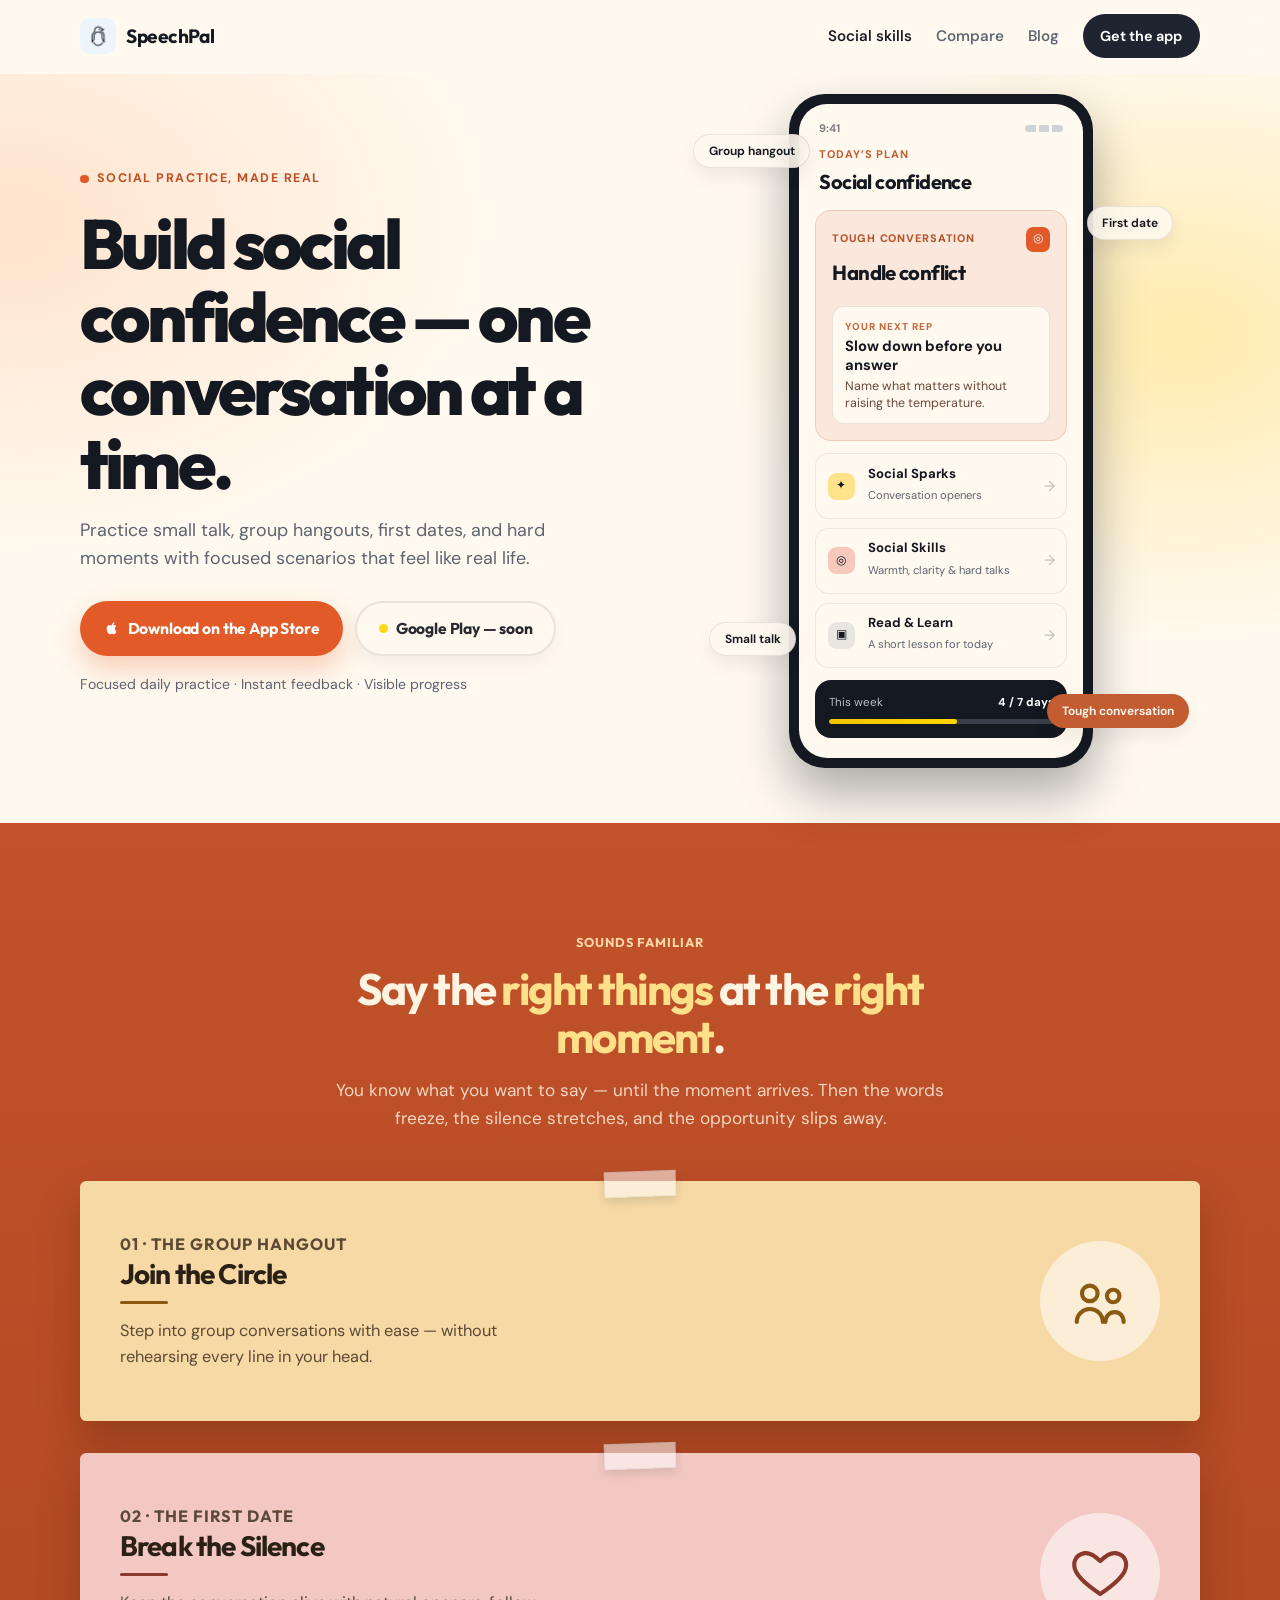
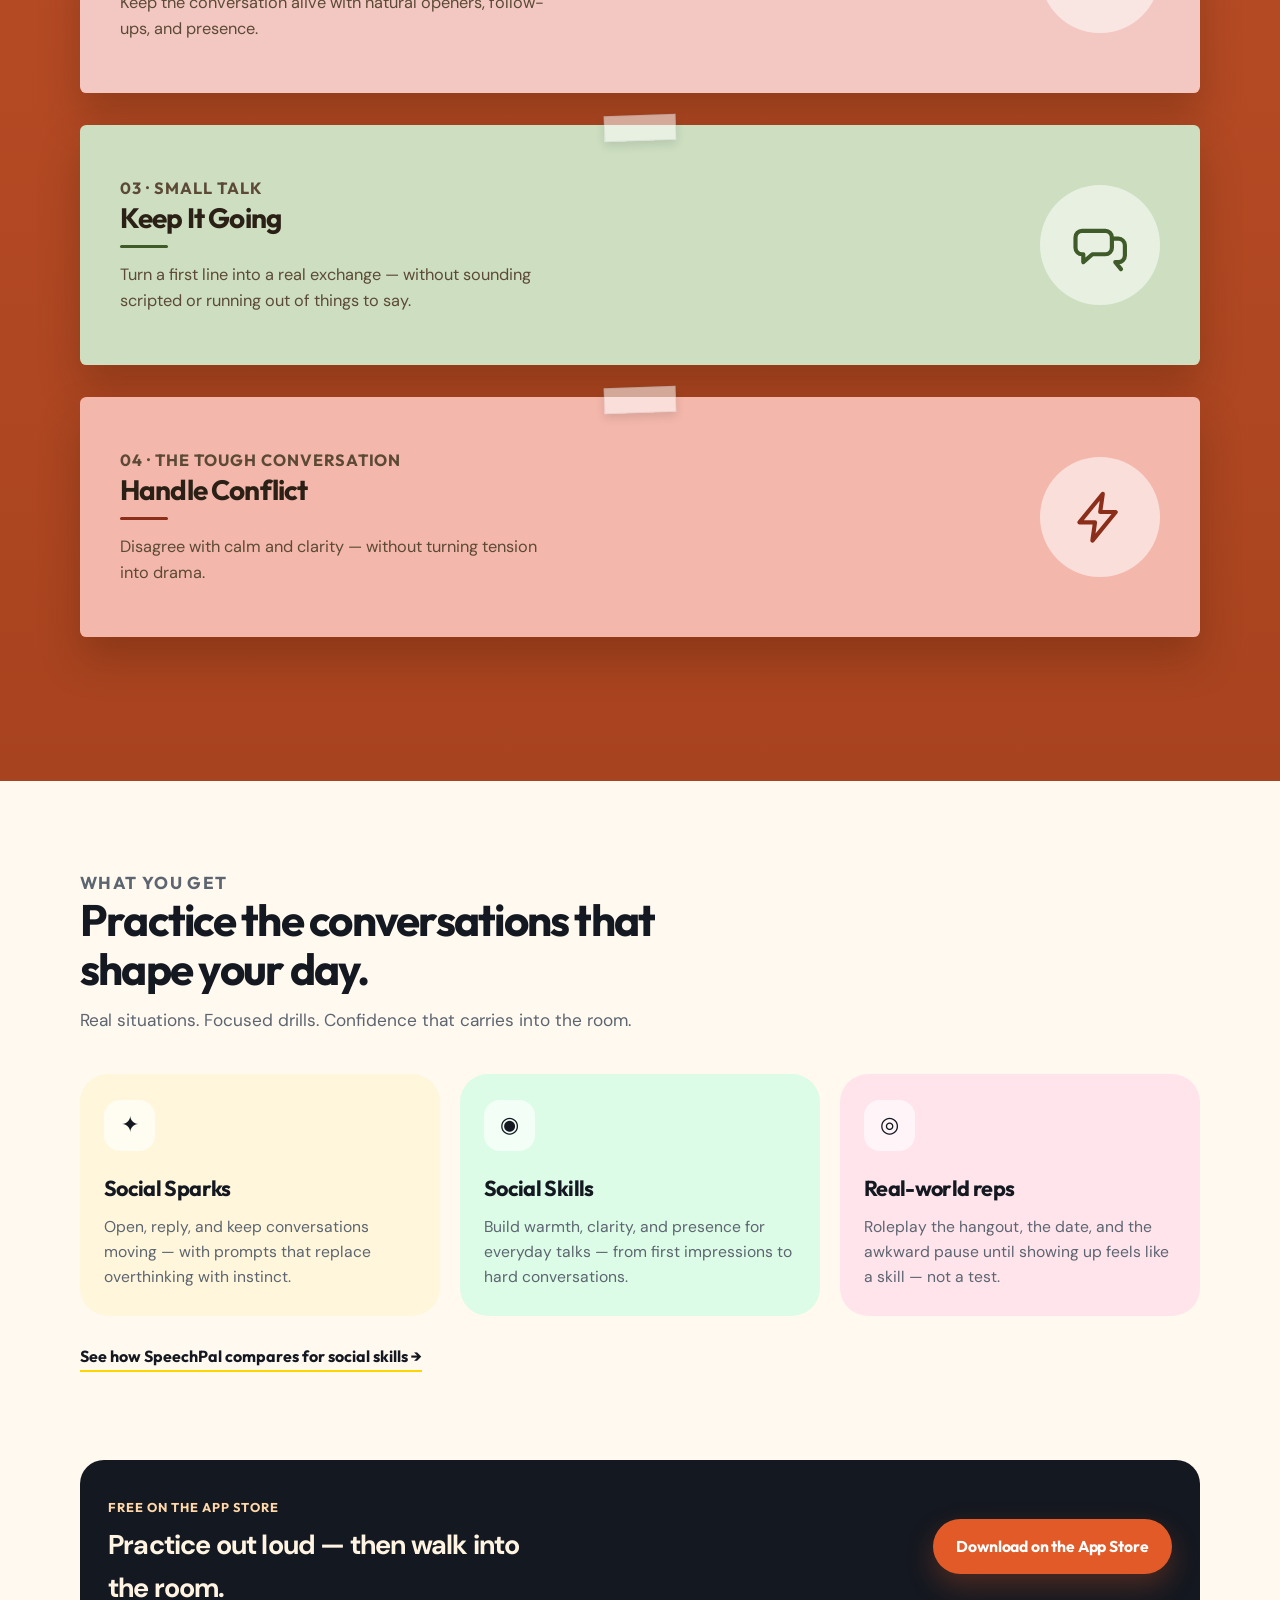
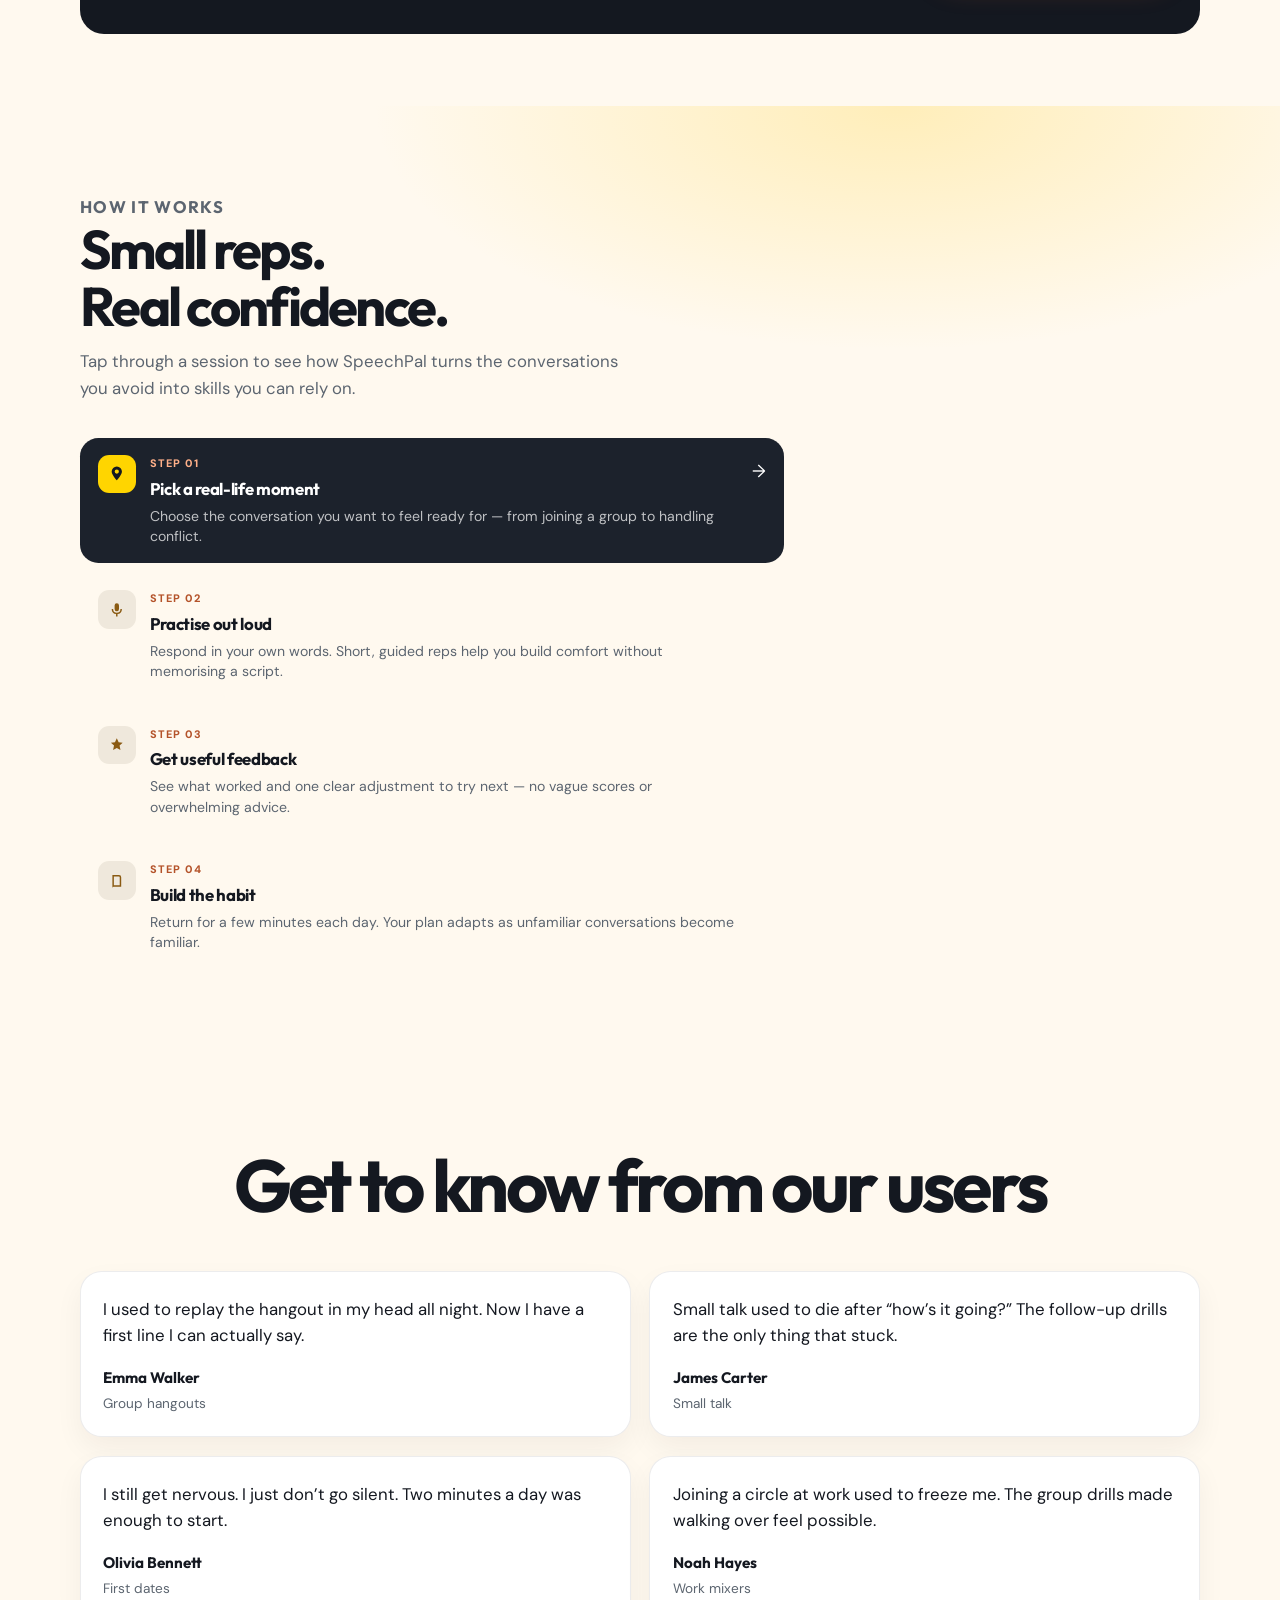
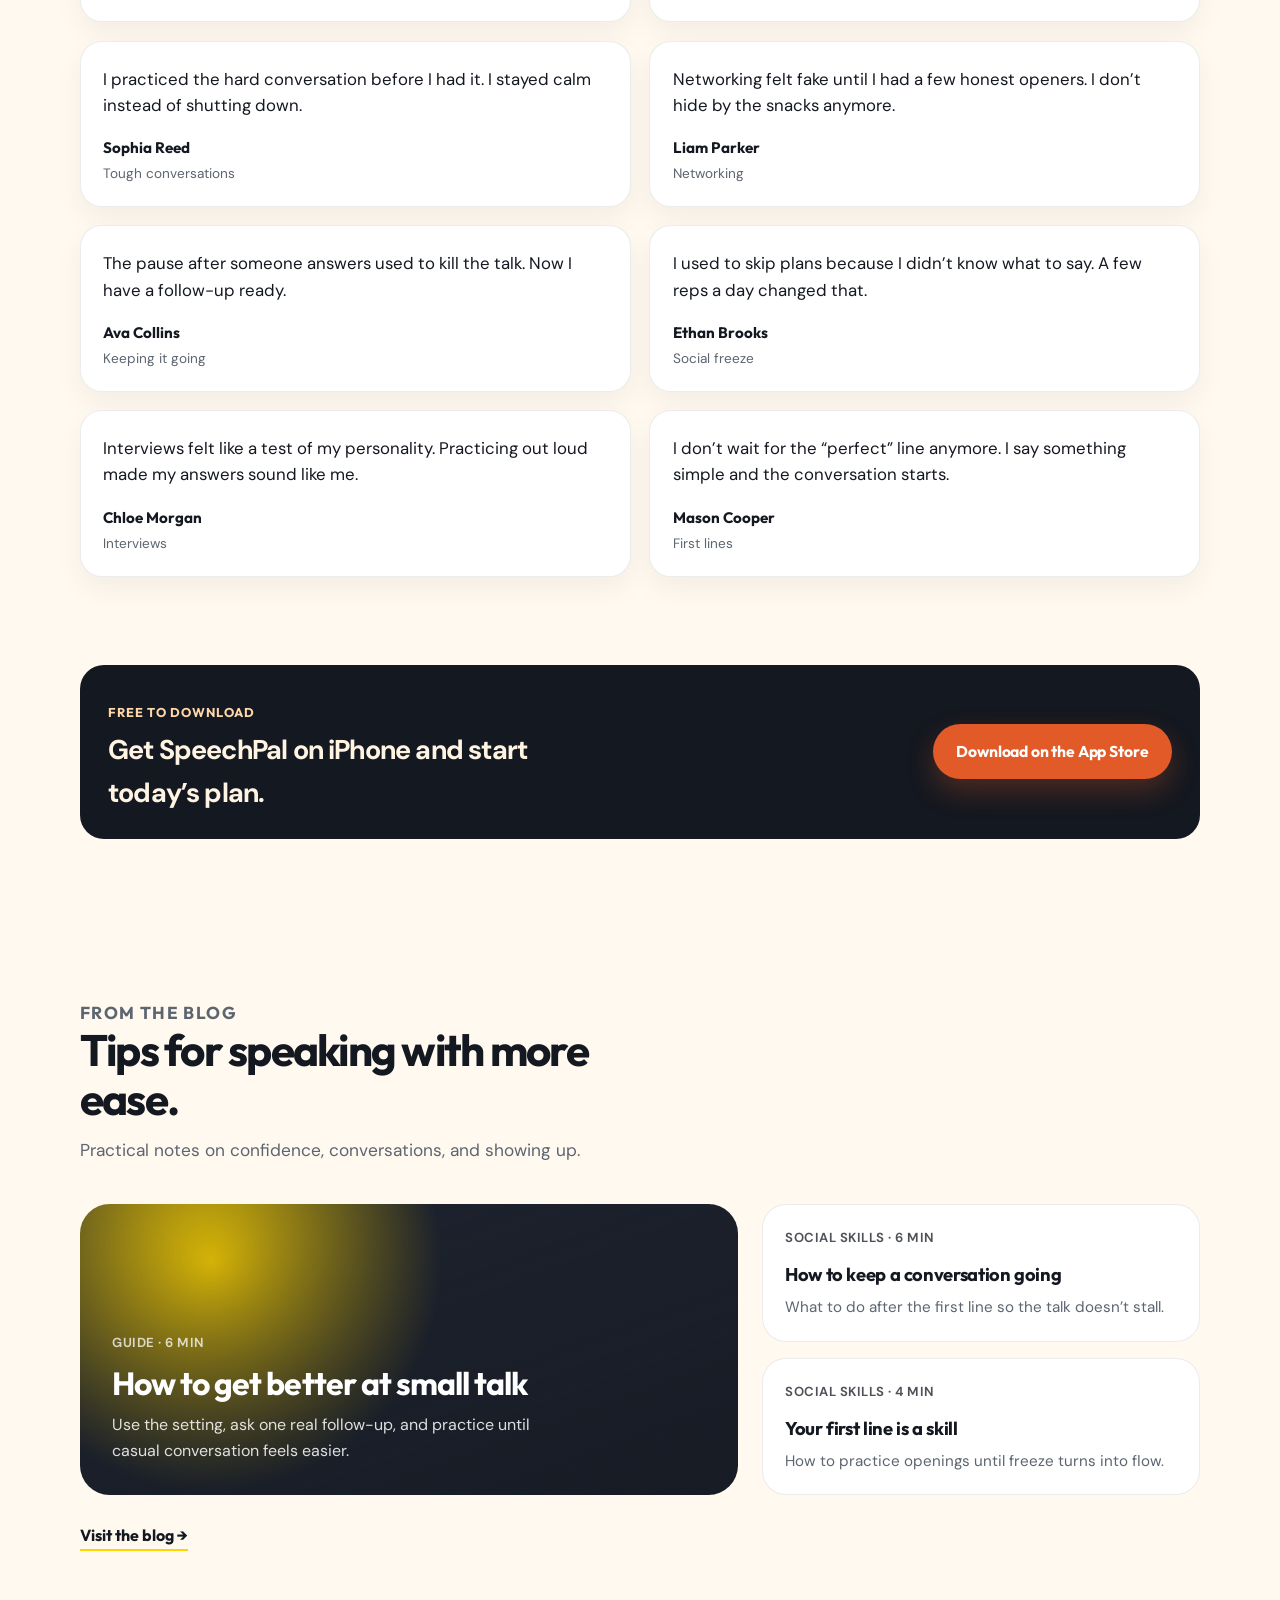
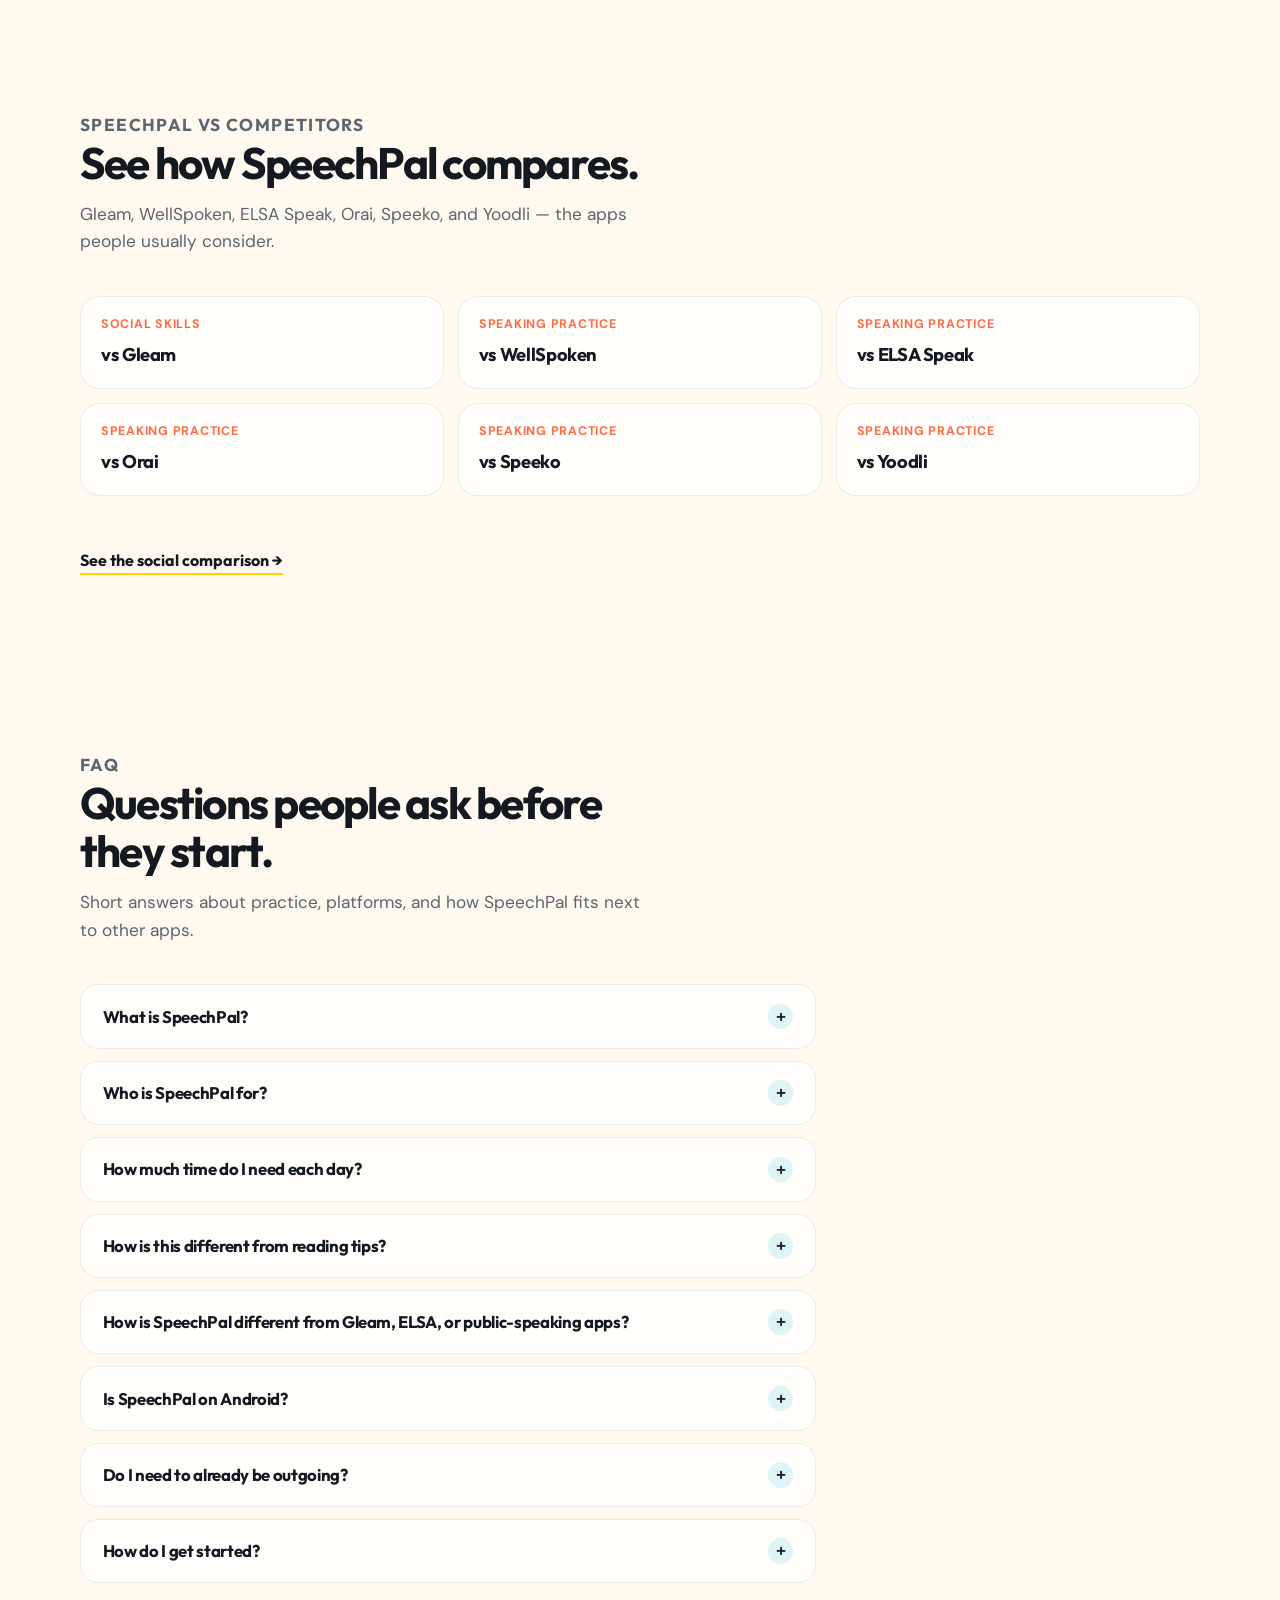
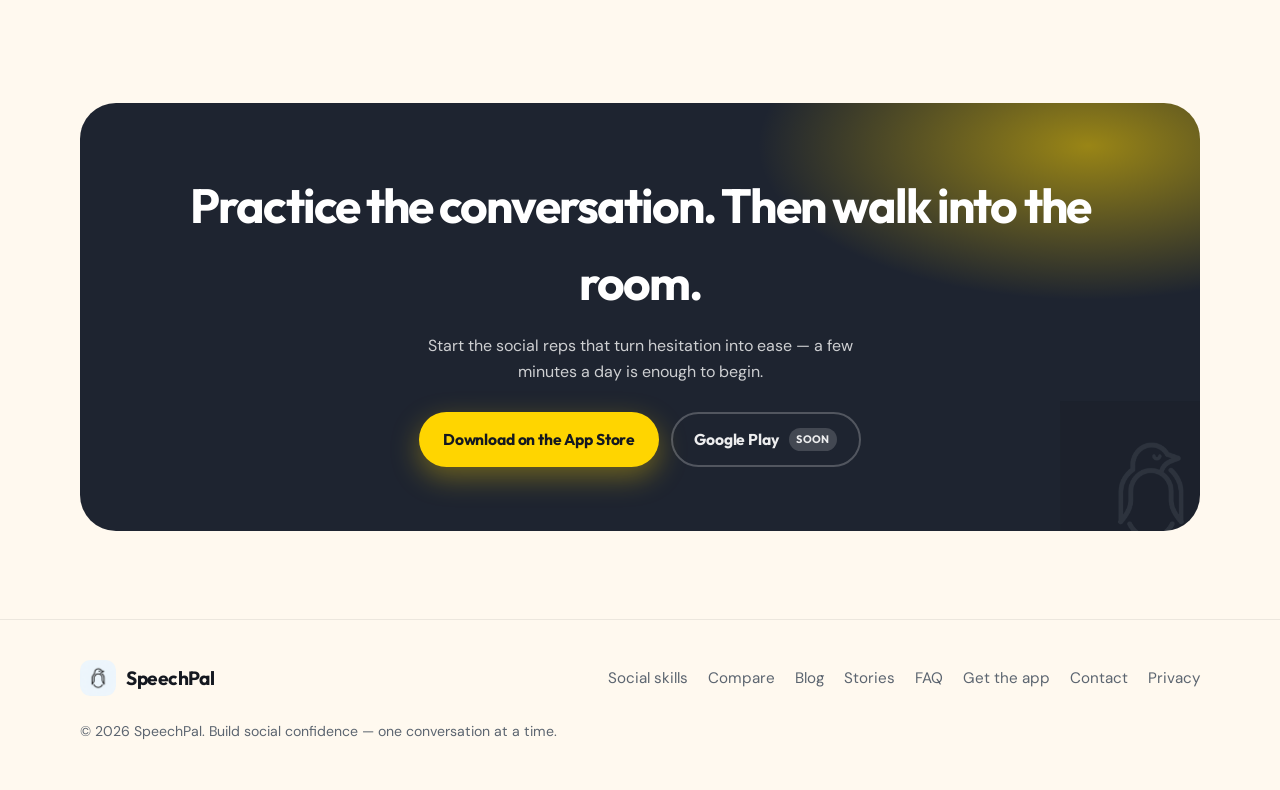
==== commit d61d2524: "Add ten user testimonials with a large Get to know from our users heading." ====
--- a/index.html
+++ b/index.html
@@ -462,31 +462,78 @@
 
     <section class="section quotes" id="stories">
       <div class="container">
-        <div class="section-head reveal">
-          <p class="eyebrow">Stories</p>
-          <h2>What it feels like after a few weeks of reps.</h2>
-          <p>The freeze doesn’t vanish overnight. Daily practice makes the next first line easier.</p>
+        <div class="quotes-head reveal">
+          <h2>Get to know from our users</h2>
         </div>
         <div class="quotes-grid reveal">
           <figure class="quote-card">
             <blockquote>I used to replay the hangout in my head all night. Now I have a first line I can actually say.</blockquote>
             <figcaption>
-              <strong>Maya</strong>
+              <strong>Emma Walker</strong>
               <span>Group hangouts</span>
             </figcaption>
           </figure>
           <figure class="quote-card">
             <blockquote>Small talk used to die after “how’s it going?” The follow-up drills are the only thing that stuck.</blockquote>
             <figcaption>
-              <strong>Arjun</strong>
+              <strong>James Carter</strong>
               <span>Small talk</span>
             </figcaption>
           </figure>
           <figure class="quote-card">
             <blockquote>I still get nervous. I just don’t go silent. Two minutes a day was enough to start.</blockquote>
             <figcaption>
-              <strong>Leah</strong>
+              <strong>Olivia Bennett</strong>
               <span>First dates</span>
+            </figcaption>
+          </figure>
+          <figure class="quote-card">
+            <blockquote>Joining a circle at work used to freeze me. The group drills made walking over feel possible.</blockquote>
+            <figcaption>
+              <strong>Noah Hayes</strong>
+              <span>Work mixers</span>
+            </figcaption>
+          </figure>
+          <figure class="quote-card">
+            <blockquote>I practiced the hard conversation before I had it. I stayed calm instead of shutting down.</blockquote>
+            <figcaption>
+              <strong>Sophia Reed</strong>
+              <span>Tough conversations</span>
+            </figcaption>
+          </figure>
+          <figure class="quote-card">
+            <blockquote>Networking felt fake until I had a few honest openers. I don’t hide by the snacks anymore.</blockquote>
+            <figcaption>
+              <strong>Liam Parker</strong>
+              <span>Networking</span>
+            </figcaption>
+          </figure>
+          <figure class="quote-card">
+            <blockquote>The pause after someone answers used to kill the talk. Now I have a follow-up ready.</blockquote>
+            <figcaption>
+              <strong>Ava Collins</strong>
+              <span>Keeping it going</span>
+            </figcaption>
+          </figure>
+          <figure class="quote-card">
+            <blockquote>I used to skip plans because I didn’t know what to say. A few reps a day changed that.</blockquote>
+            <figcaption>
+              <strong>Ethan Brooks</strong>
+              <span>Social freeze</span>
+            </figcaption>
+          </figure>
+          <figure class="quote-card">
+            <blockquote>Interviews felt like a test of my personality. Practicing out loud made my answers sound like me.</blockquote>
+            <figcaption>
+              <strong>Chloe Morgan</strong>
+              <span>Interviews</span>
+            </figcaption>
+          </figure>
+          <figure class="quote-card">
+            <blockquote>I don’t wait for the “perfect” line anymore. I say something simple and the conversation starts.</blockquote>
+            <figcaption>
+              <strong>Mason Cooper</strong>
+              <span>First lines</span>
             </figcaption>
           </figure>
         </div>
--- a/css/styles.css
+++ b/css/styles.css
@@ -1655,9 +1655,23 @@
   color: var(--white);
 }
 
+.quotes-head {
+  max-width: none;
+  text-align: center;
+  margin: 0 auto 3rem;
+}
+
+.quotes-head h2 {
+  margin: 0;
+  font-family: var(--font-display);
+  font-size: clamp(2.4rem, 7vw, 4.6rem);
+  line-height: 1.05;
+  letter-spacing: -0.05em;
+}
+
 .quotes-grid {
   display: grid;
-  grid-template-columns: repeat(3, 1fr);
+  grid-template-columns: repeat(2, 1fr);
   gap: 1.15rem;
 }
 
